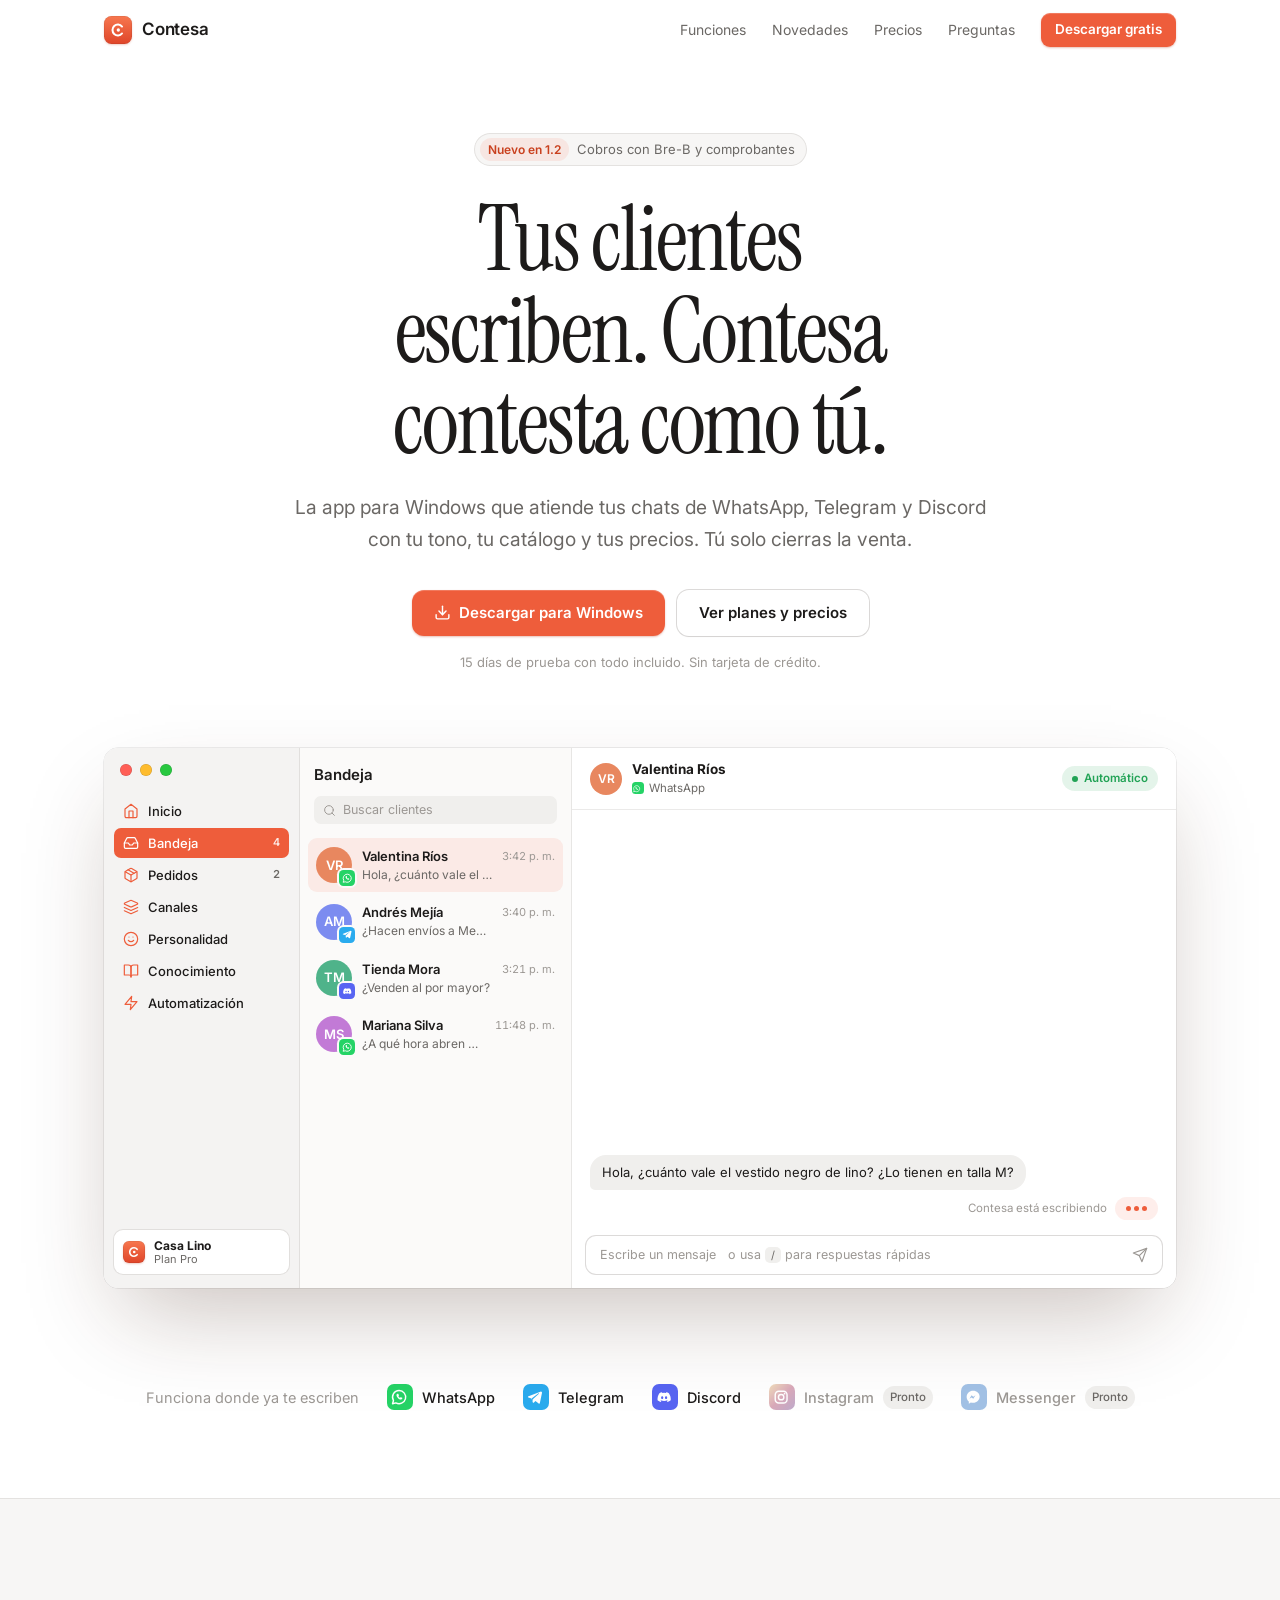
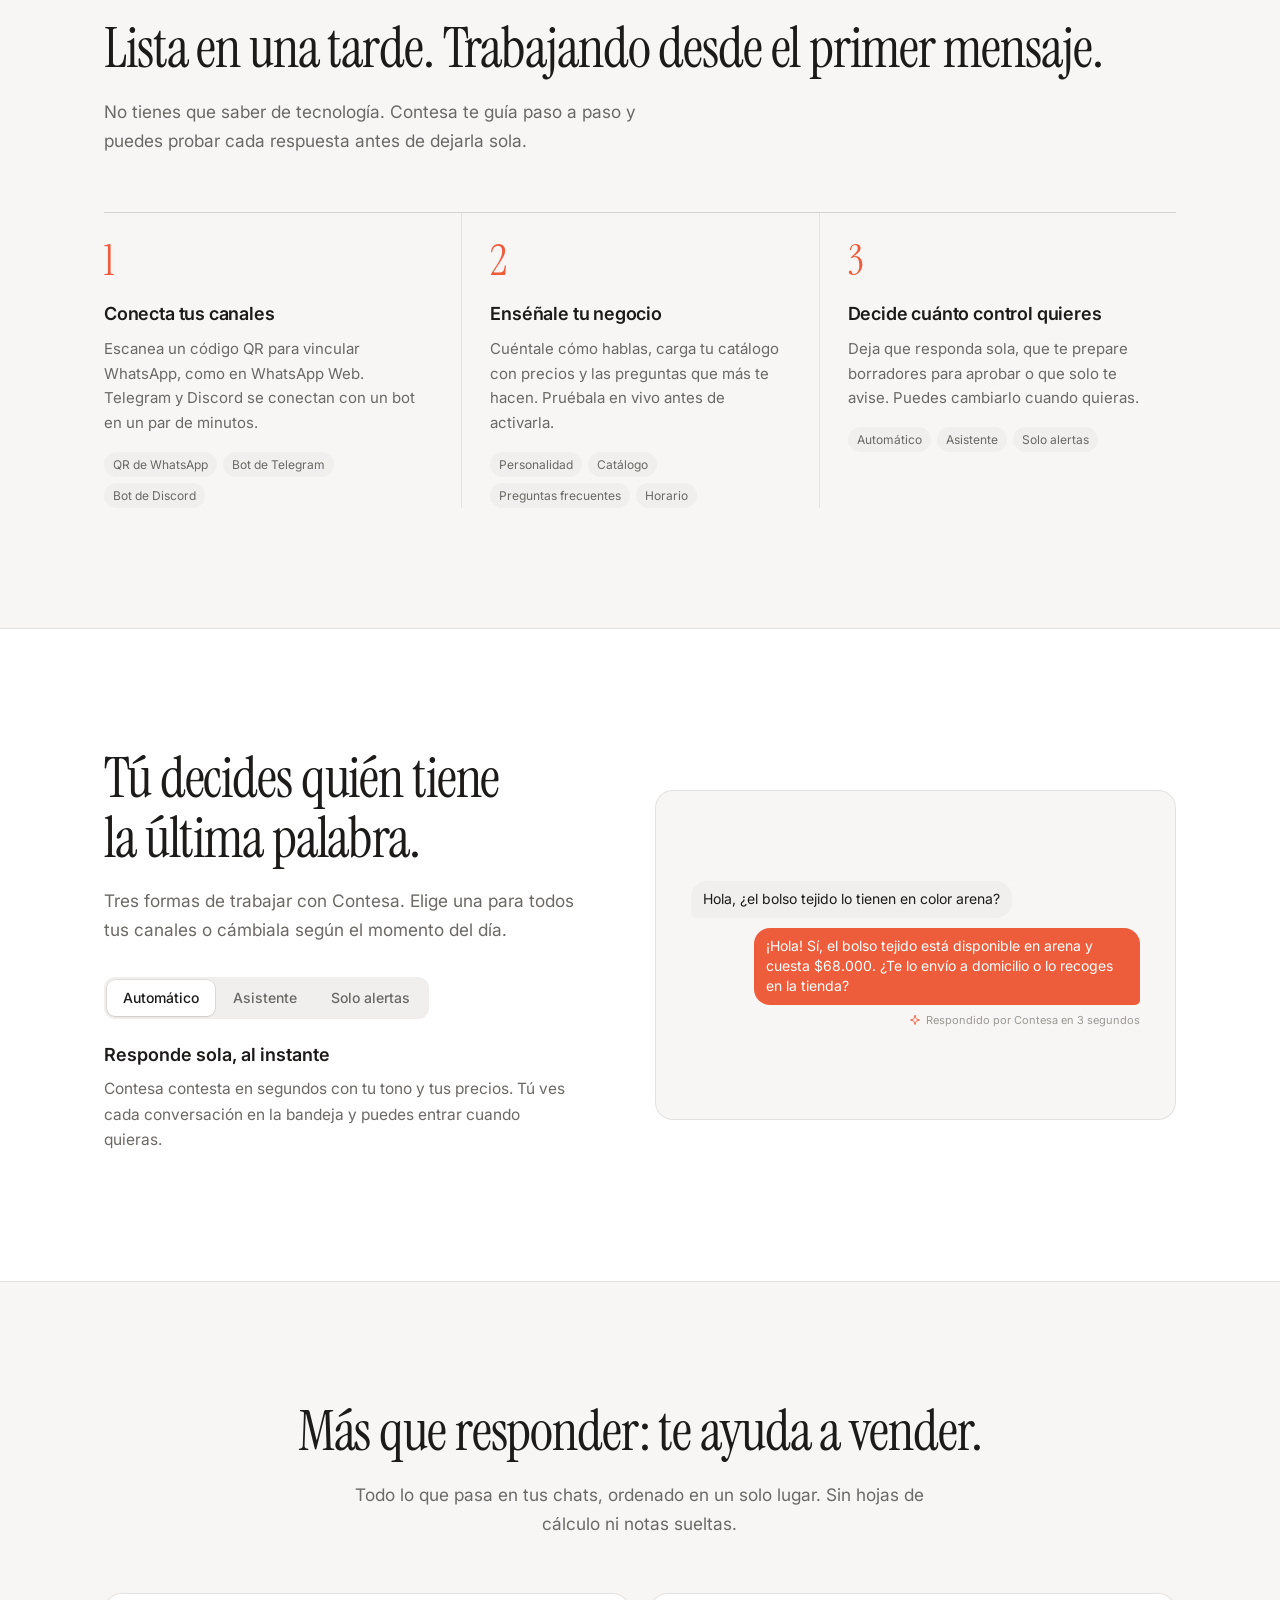
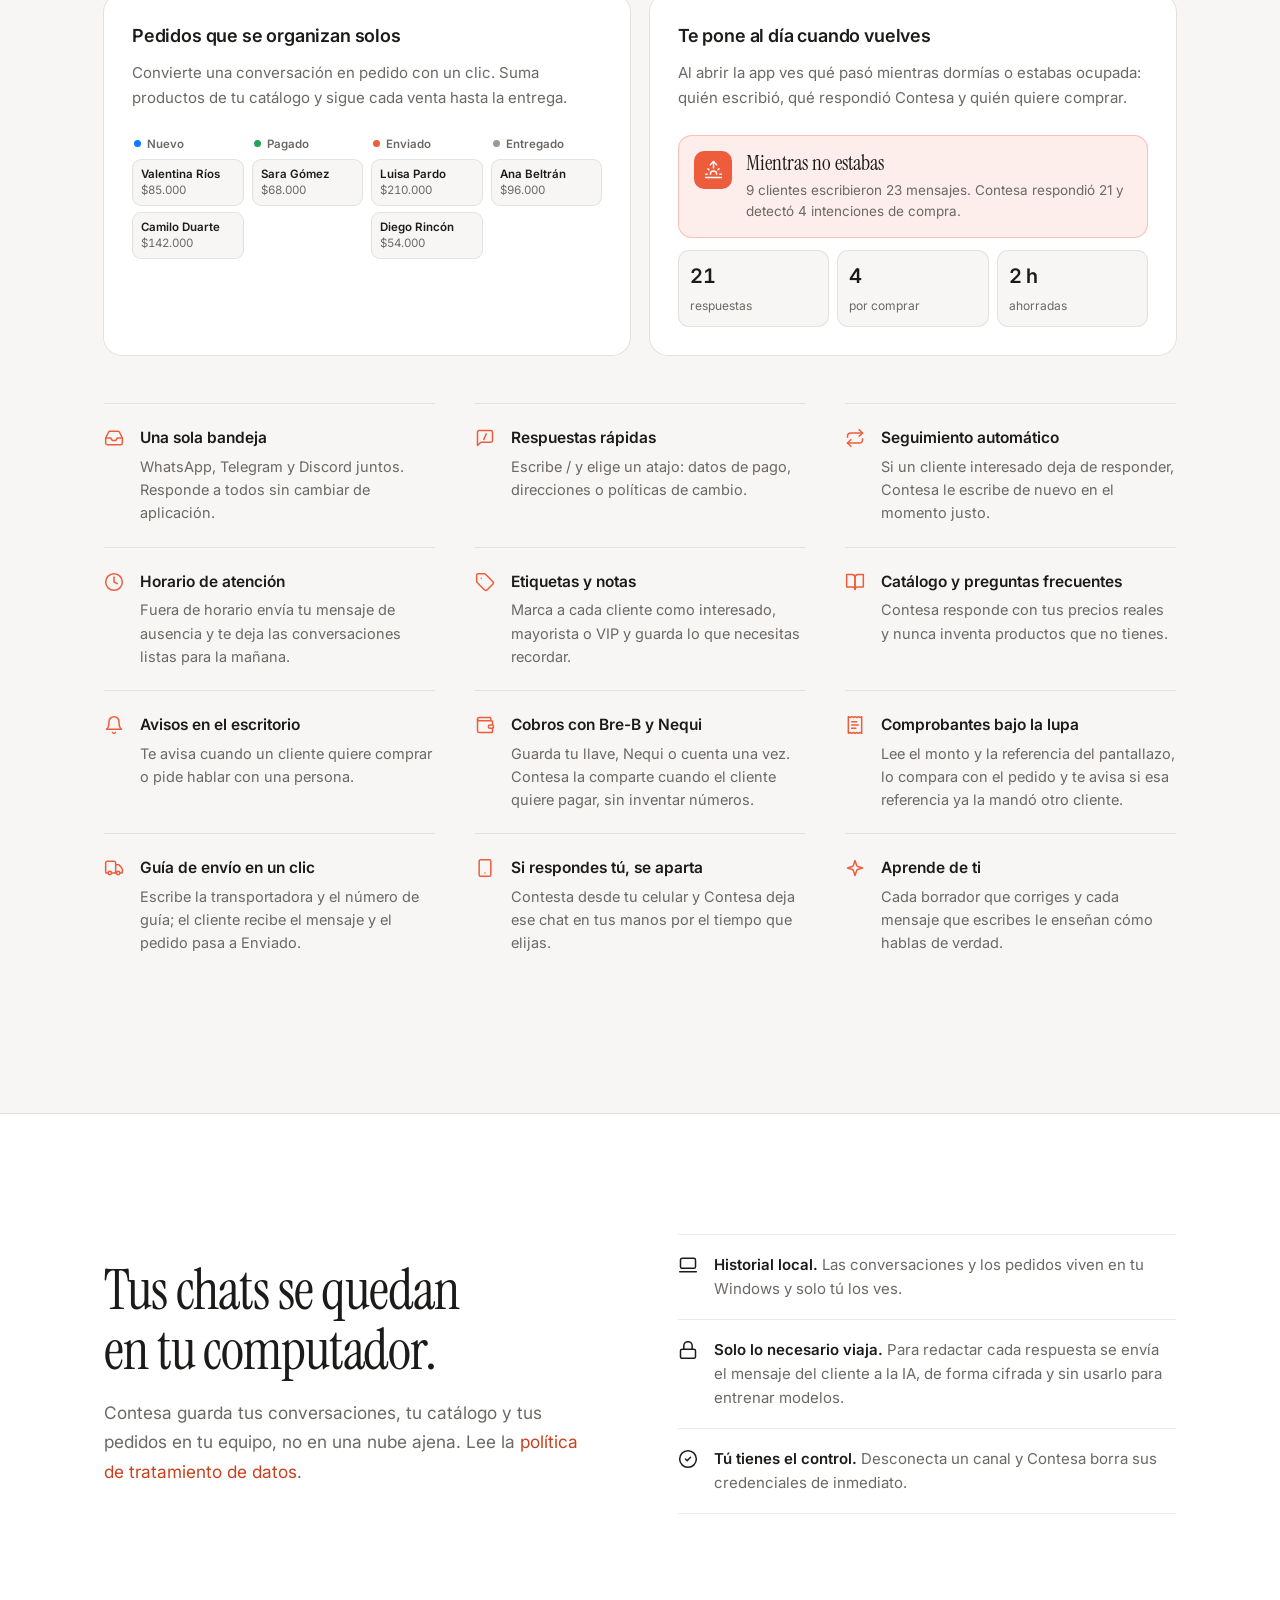
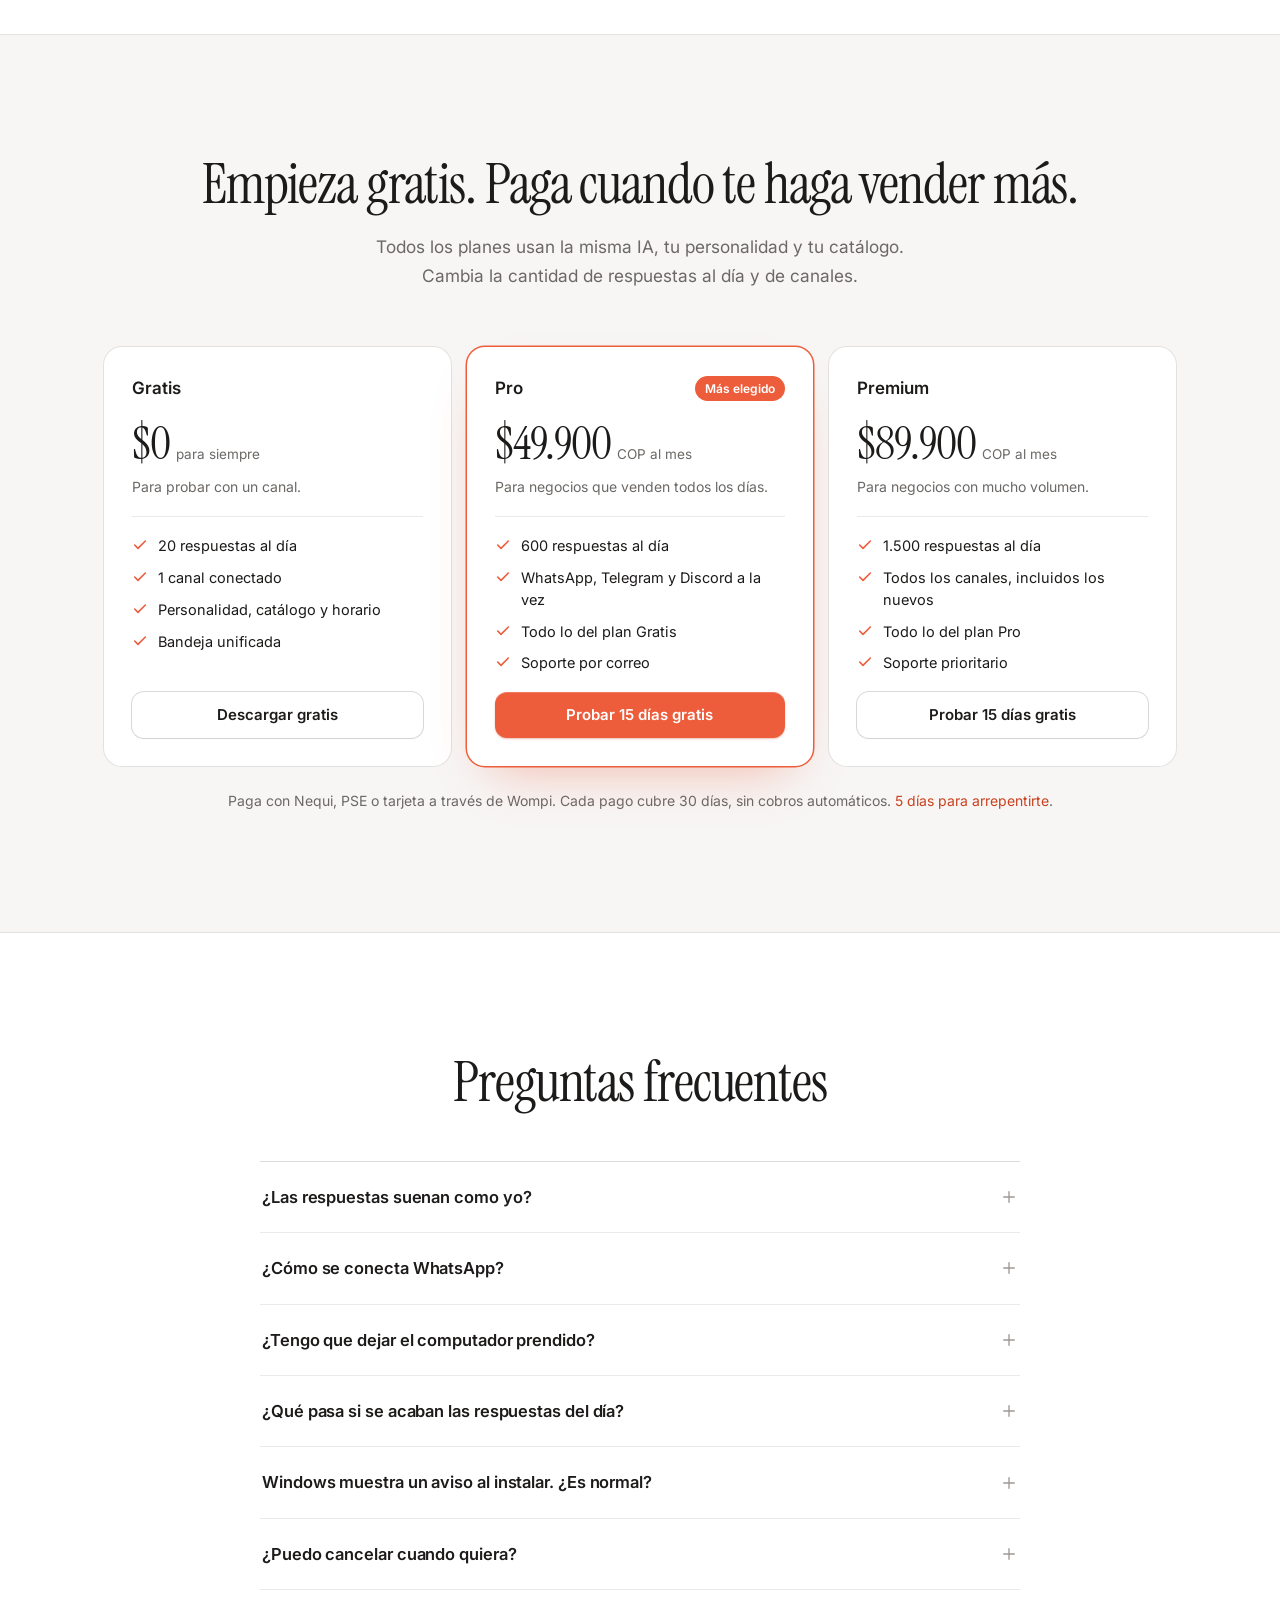
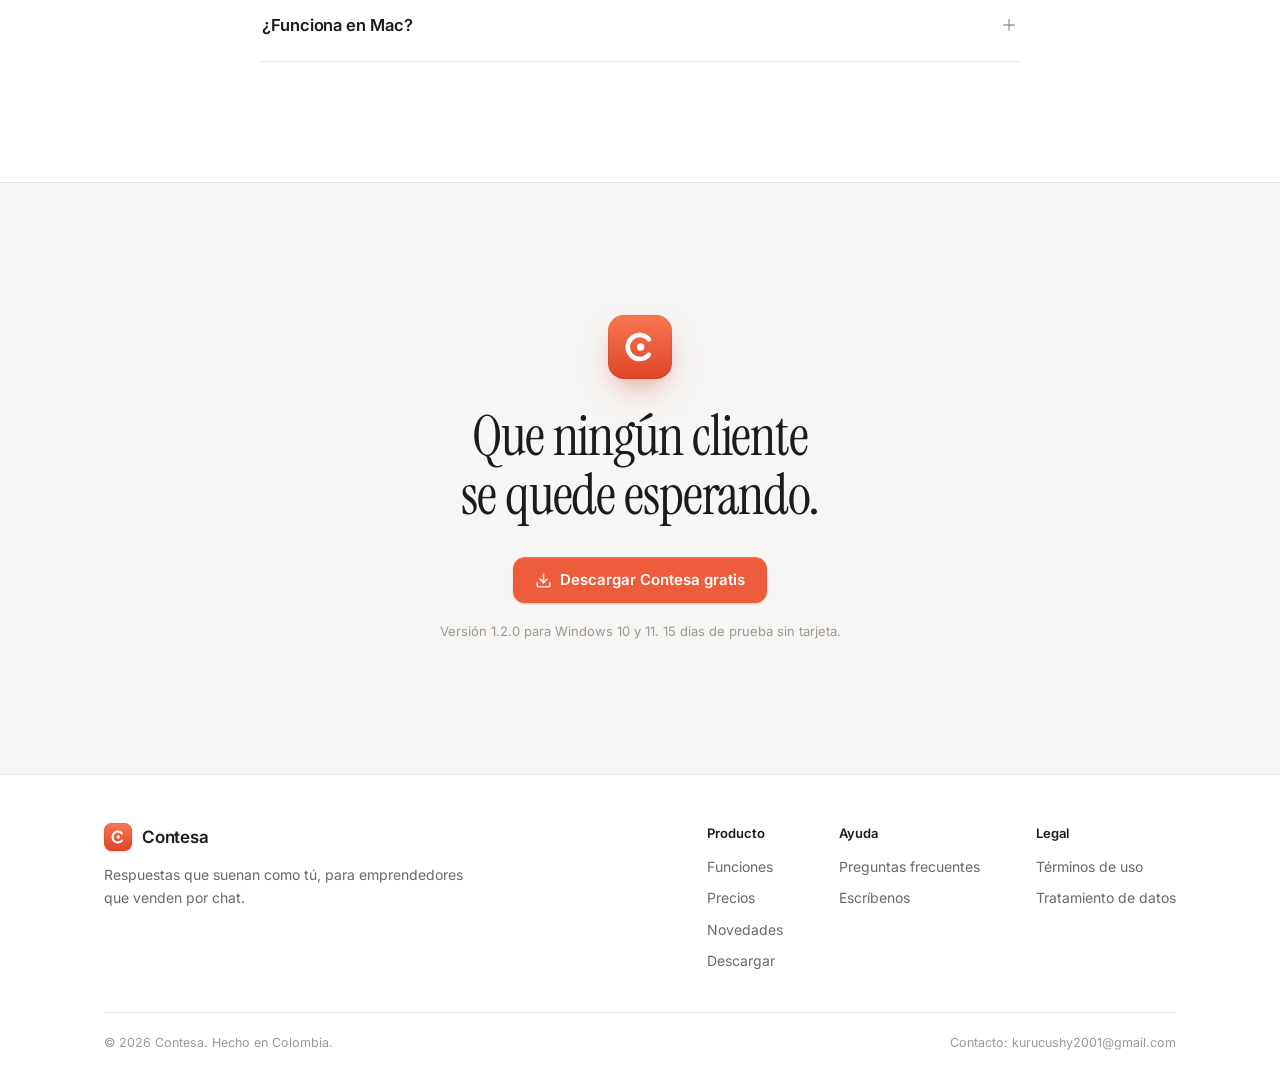
==== index.html @ 87ea5589 "feat: página de Novedades y funciones de la versión 1.2 - novedades.html con lo nuevo de cada versió" ====
<!DOCTYPE html>
<html lang="es">
<head>
<meta charset="UTF-8">
<meta name="viewport" content="width=device-width, initial-scale=1.0, viewport-fit=cover">
<title>Contesa — responde a tus clientes como tú</title>
<meta name="description" content="Contesa atiende tus chats de WhatsApp, Telegram y Discord con tu tono, tu catálogo y tus precios. App para Windows con 15 días de prueba gratis.">
<meta name="theme-color" content="#ffffff" media="(prefers-color-scheme: light)">
<meta name="theme-color" content="#161514" media="(prefers-color-scheme: dark)">
<meta property="og:title" content="Contesa — responde a tus clientes como tú">
<meta property="og:description" content="WhatsApp, Telegram y Discord en una sola bandeja. Contesa responde con tu tono, toma pedidos y te avisa cuando hace falta.">
<meta property="og:type" content="website">
<link rel="icon" type="image/svg+xml" href="data:image/svg+xml,%3Csvg xmlns='http://www.w3.org/2000/svg' viewBox='0 0 32 32'%3E%3Cdefs%3E%3ClinearGradient id='g' x1='0' y1='0' x2='0' y2='1'%3E%3Cstop offset='0' stop-color='%23f7774f'/%3E%3Cstop offset='1' stop-color='%23df4529'/%3E%3C/linearGradient%3E%3C/defs%3E%3Crect width='32' height='32' rx='7.5' fill='url(%23g)'/%3E%3Cpath d='M21.6 11.1A6.6 6.6 0 1 0 21.6 20.9' fill='none' stroke='white' stroke-width='2.6' stroke-linecap='round'/%3E%3Ccircle cx='16.2' cy='16' r='2' fill='white'/%3E%3C/svg%3E">
<link rel="preconnect" href="https://fonts.googleapis.com">
<link rel="preconnect" href="https://fonts.gstatic.com" crossorigin>
<link rel="stylesheet" href="https://fonts.googleapis.com/css2?family=Instrument+Serif:ital@0;1&family=Inter:wght@400;500;600;700&display=swap">
<style>
/* Contesa — mismos tokens que la app. Claro por defecto, oscuro según el sistema. */
:root {
  --accent: #ee5d3b;
  --accent-ink: #c9401e;
  --accent-soft: rgba(238, 93, 59, 0.1);
  --accent-line: rgba(238, 93, 59, 0.32);
  --on-accent: #ffffff;

  --bg: #ffffff;
  --bg-soft: #f7f6f5;
  --bg-sunk: #f0efed;
  --line: rgba(40, 28, 20, 0.09);
  --line-strong: rgba(40, 28, 20, 0.16);
  --text: #1d1b1a;
  --text-2: #6b6865;
  --text-3: #9c9894;

  --win: #ffffff;
  --win-side: #f4f3f2;
  --win-list: #fbfaf9;
  --bubble-in: #f0efed;
  --win-shadow: 0 40px 90px -20px rgba(60, 30, 15, 0.28), 0 0 0 0.5px rgba(0, 0, 0, 0.14);
  --pop-shadow: 0 14px 40px rgba(40, 20, 10, 0.16), 0 0 0 0.5px rgba(0, 0, 0, 0.1);

  --green: #22a356;
  --green-soft: rgba(34, 163, 86, 0.12);
  --blue: #0a7aff;
  --orange: #e2850a;

  --serif: 'Instrument Serif', 'New York', Georgia, serif;
  --sans: 'Inter', -apple-system, BlinkMacSystemFont, 'Segoe UI Variable Text', 'Segoe UI', system-ui, sans-serif;
  --wrap: 1120px;
  color-scheme: light;
}
@media (prefers-color-scheme: dark) {
  :root:not([data-theme="light"]) {
    --accent: #f0694a; --accent-ink: #ff8a6c; --accent-soft: rgba(240, 105, 74, 0.16); --accent-line: rgba(240, 105, 74, 0.42);
    --bg: #161514; --bg-soft: #1c1b1a; --bg-sunk: #242322;
    --line: rgba(255, 255, 255, 0.08); --line-strong: rgba(255, 255, 255, 0.15);
    --text: #f5f3f1; --text-2: #a7a3a0; --text-3: #7a7673;
    --win: #1e1d1c; --win-side: #282726; --win-list: #222120; --bubble-in: #31302e;
    --win-shadow: 0 40px 90px -20px rgba(0, 0, 0, 0.7), 0 0 0 0.5px rgba(255, 255, 255, 0.14);
    --pop-shadow: 0 16px 44px rgba(0, 0, 0, 0.55), 0 0 0 0.5px rgba(255, 255, 255, 0.12);
    --green: #34c46a; --green-soft: rgba(52, 196, 106, 0.15); --blue: #3b9bff; --orange: #f59f2b;
    color-scheme: dark;
  }
}
:root[data-theme="dark"] {
  --accent: #f0694a; --accent-ink: #ff8a6c; --accent-soft: rgba(240, 105, 74, 0.16); --accent-line: rgba(240, 105, 74, 0.42);
  --bg: #161514; --bg-soft: #1c1b1a; --bg-sunk: #242322;
  --line: rgba(255, 255, 255, 0.08); --line-strong: rgba(255, 255, 255, 0.15);
  --text: #f5f3f1; --text-2: #a7a3a0; --text-3: #7a7673;
  --win: #1e1d1c; --win-side: #282726; --win-list: #222120; --bubble-in: #31302e;
  --win-shadow: 0 40px 90px -20px rgba(0, 0, 0, 0.7), 0 0 0 0.5px rgba(255, 255, 255, 0.14);
  --pop-shadow: 0 16px 44px rgba(0, 0, 0, 0.55), 0 0 0 0.5px rgba(255, 255, 255, 0.12);
  --green: #34c46a; --green-soft: rgba(52, 196, 106, 0.15); --blue: #3b9bff; --orange: #f59f2b;
  color-scheme: dark;
}

*, *::before, *::after { box-sizing: border-box; }
html { scroll-behavior: smooth; -webkit-text-size-adjust: 100%; }
body { margin: 0; background: var(--bg); color: var(--text); font-family: var(--sans); font-size: 16px; line-height: 1.6; -webkit-font-smoothing: antialiased; overflow-x: hidden; }
a { color: inherit; text-decoration: none; }
h1, h2, h3, p { margin: 0; }
button { font: inherit; color: inherit; }
[hidden] { display: none !important; }
:focus-visible { outline: 2px solid var(--accent); outline-offset: 3px; border-radius: 6px; }
.ic { width: 16px; height: 16px; fill: none; stroke: currentColor; stroke-width: 1.8; stroke-linecap: round; stroke-linejoin: round; flex-shrink: 0; }
.wrap { max-width: var(--wrap); margin-inline: auto; padding-inline: 24px; }
.tabular { font-variant-numeric: tabular-nums; }

/* ---------- Marca ---------- */
.mark { width: 28px; height: 28px; border-radius: 7.5px; background: linear-gradient(#f7774f, #df4529); display: grid; place-items: center; box-shadow: inset 0 0 0 0.5px rgba(0,0,0,.12), 0 1px 2px rgba(200,60,30,.25); flex-shrink: 0; }
.mark svg { width: 18px; height: 18px; }
.brand { display: inline-flex; align-items: center; gap: 10px; font-weight: 600; font-size: 17px; letter-spacing: -0.01em; }

/* ---------- Botones ---------- */
.btn { display: inline-flex; align-items: center; justify-content: center; gap: 8px; height: 46px; padding-inline: 22px; border-radius: 12px; font-size: 15px; font-weight: 600; border: 0; cursor: pointer; transition: background-color .15s, box-shadow .15s, transform .15s; white-space: nowrap; }
.btn--primary { background: var(--accent); color: var(--on-accent); box-shadow: 0 1px 2px rgba(180, 50, 20, .3), inset 0 1px 0 rgba(255,255,255,.18); }
.btn--primary:hover { background: color-mix(in srgb, var(--accent) 90%, black); }
.btn--secondary { background: var(--bg); color: var(--text); box-shadow: 0 0 0 1px var(--line-strong), 0 1px 2px rgba(0,0,0,.04); }
.btn--secondary:hover { background: var(--bg-soft); }
.btn--sm { height: 34px; padding-inline: 14px; font-size: 13.5px; border-radius: 9px; }
.btn .ic { width: 17px; height: 17px; stroke-width: 2; }

/* ---------- Nav ---------- */
.nav { position: sticky; top: env(safe-area-inset-top, 0px); z-index: 50; background: color-mix(in srgb, var(--bg) 82%, transparent); backdrop-filter: saturate(1.6) blur(18px); -webkit-backdrop-filter: saturate(1.6) blur(18px); border-bottom: 1px solid transparent; transition: border-color .25s; }
.nav.is-scrolled { border-bottom-color: var(--line); }
.nav-inner { height: 60px; display: flex; align-items: center; justify-content: space-between; gap: 16px; }
.nav-links { display: flex; align-items: center; gap: 26px; list-style: none; margin: 0; padding: 0; font-size: 14px; }
.nav-links a:not(.btn) { color: var(--text-2); transition: color .15s; }
.nav-links a:not(.btn):hover { color: var(--text); }
@media (max-width: 680px) { .nav-links li:not(:last-child) { display: none; } }

/* ---------- Hero ---------- */
.hero { padding-block: clamp(44px, 6vw, 72px) 0; text-align: center; }
.hero-pill { display: inline-flex; align-items: center; gap: 8px; padding: 5px 12px 5px 6px; border-radius: 999px; background: var(--bg-soft); box-shadow: inset 0 0 0 1px var(--line); font-size: 13px; color: var(--text-2); margin-bottom: 28px; }
.hero-pill:hover { box-shadow: inset 0 0 0 1px var(--line-strong); color: var(--text); }
.hero-pill b { background: var(--accent-soft); color: var(--accent-ink); font-weight: 600; font-size: 12px; padding: 2px 8px; border-radius: 999px; }
.hero h1 { font-family: var(--serif); font-weight: 400; font-size: clamp(2.9rem, 7.4vw, 5.6rem); line-height: 1.02; letter-spacing: -0.025em; text-wrap: balance; max-width: 15ch; margin-inline: auto; }
.hero-sub { font-size: clamp(1.05rem, 1.8vw, 1.2rem); color: var(--text-2); max-width: 36em; margin: 24px auto 0; line-height: 1.65; text-wrap: pretty; }
.hero-actions { display: flex; justify-content: center; gap: 12px; flex-wrap: wrap; margin-top: 34px; }
.hero-note { margin-top: 16px; font-size: 13px; color: var(--text-3); }

/* ---------- Ventana de la app (hero) ---------- */
.stage { position: relative; margin-top: clamp(48px, 7vw, 76px); padding-bottom: clamp(56px, 8vw, 96px); }
.stage::before { content: ''; position: absolute; left: 50%; top: 8%; width: min(900px, 90%); height: 70%; transform: translateX(-50%); background: radial-gradient(closest-side, var(--accent-soft), transparent); filter: blur(40px); pointer-events: none; }
.win { position: relative; text-align: left; display: grid; grid-template-columns: 196px 272px minmax(0, 1fr); height: 540px; border-radius: 14px; overflow: hidden; background: var(--win); box-shadow: var(--win-shadow); font-size: 13px; line-height: 1.45; }
.win-side { background: var(--win-side); border-right: 1px solid var(--line); padding: 14px 10px; display: flex; flex-direction: column; gap: 2px; }
.lights { display: flex; gap: 8px; padding: 2px 6px 18px; }
.lights i { width: 12px; height: 12px; border-radius: 50%; background: #ff5f57; box-shadow: inset 0 0 0 0.5px rgba(0,0,0,.18); }
.lights i:nth-child(2) { background: #febc2e; } .lights i:nth-child(3) { background: #28c840; }
.side-item { display: flex; align-items: center; gap: 9px; height: 30px; padding-inline: 9px; border-radius: 7px; color: var(--text); font-weight: 500; }
.side-item .ic { color: var(--accent); width: 16px; height: 16px; }
.side-item.is-active { background: var(--accent); color: #fff; }
.side-item.is-active .ic { color: #fff; }
.side-count { margin-left: auto; font-size: 11px; font-weight: 600; color: var(--text-2); font-variant-numeric: tabular-nums; }
.side-item.is-active .side-count { color: rgba(255,255,255,.85); }
.side-count.is-bump { animation: bump .5s ease; }
@keyframes bump { 40% { transform: scale(1.35); color: var(--accent); } }
.side-foot { margin-top: auto; display: flex; align-items: center; gap: 9px; padding: 8px 9px; border-radius: 9px; background: var(--win); box-shadow: 0 0 0 1px var(--line); }
.side-foot .mark { width: 22px; height: 22px; border-radius: 6px; }
.side-foot .mark svg { width: 14px; height: 14px; }
.side-foot small { display: block; font-size: 11px; color: var(--text-2); line-height: 1.2; }
.side-foot strong { display: block; font-size: 12px; line-height: 1.3; }

.win-list { background: var(--win-list); border-right: 1px solid var(--line); display: flex; flex-direction: column; min-width: 0; }
.list-head { padding: 16px 14px 10px; }
.list-head h4 { margin: 0 0 10px; font-size: 15px; font-weight: 600; }
.search { display: flex; align-items: center; gap: 7px; height: 28px; padding-inline: 9px; border-radius: 7px; background: var(--bg-sunk); color: var(--text-3); font-size: 12.5px; }
.search .ic { width: 13px; height: 13px; }
.convos { list-style: none; margin: 0; padding: 4px 8px; display: flex; flex-direction: column; gap: 2px; }
.convo { display: grid; grid-template-columns: 36px minmax(0, 1fr) auto; gap: 10px; align-items: center; padding: 9px 8px; border-radius: 9px; transition: background-color .25s; }
.convo.is-active { background: var(--accent-soft); }
.av { position: relative; width: 36px; height: 36px; border-radius: 50%; display: grid; place-items: center; font-weight: 600; font-size: 13px; color: #fff; }
.av .ch { position: absolute; right: -3px; bottom: -3px; box-shadow: 0 0 0 2px var(--win-list); }
.convo-main { min-width: 0; }
.convo-name { display: block; font-weight: 600; font-size: 13px; white-space: nowrap; overflow: hidden; text-overflow: ellipsis; }
.convo-prev { display: block; color: var(--text-2); font-size: 12px; white-space: nowrap; overflow: hidden; text-overflow: ellipsis; }
.convo-time { font-size: 11px; color: var(--text-3); align-self: start; padding-top: 2px; font-variant-numeric: tabular-nums; }

.ch { width: 16px; height: 16px; border-radius: 4.5px; display: grid; place-items: center; flex-shrink: 0; }
.ch svg { width: 78%; height: 78%; }
.ch--telegram { background: #2aabee; } .ch--whatsapp { background: #25d366; } .ch--discord { background: #5865f2; }
.ch--instagram { background: linear-gradient(135deg, #f9b233, #e1306c 50%, #833ab4); } .ch--messenger { background: #0a7cff; }

.win-chat { display: flex; flex-direction: column; min-width: 0; background: var(--win); }
.chat-head { display: flex; align-items: center; gap: 10px; padding: 12px 18px; border-bottom: 1px solid var(--line); min-height: 58px; }
.chat-head .av { width: 32px; height: 32px; font-size: 12px; }
.chat-who { min-width: 0; flex: 1; }
.chat-who strong { display: block; font-size: 13.5px; white-space: nowrap; overflow: hidden; text-overflow: ellipsis; }
.chat-who span { display: flex; align-items: center; gap: 5px; font-size: 11.5px; color: var(--text-2); }
.chat-who .ch { width: 12px; height: 12px; border-radius: 3.5px; }
.mode-pill { display: inline-flex; align-items: center; gap: 6px; font-size: 11.5px; font-weight: 600; padding: 4px 10px; border-radius: 999px; background: var(--green-soft); color: var(--green); white-space: nowrap; }
.mode-pill::before { content: ''; width: 6px; height: 6px; border-radius: 50%; background: currentColor; }
.mode-pill[data-mode="assist"] { background: var(--accent-soft); color: var(--accent-ink); }
.mode-pill[data-mode="away"] { background: var(--bg-sunk); color: var(--text-2); }
.chat-body { flex: 1; overflow: hidden; padding: 18px 18px 8px; display: flex; flex-direction: column; justify-content: flex-end; gap: 8px; }
.msg { max-width: 78%; padding: 8px 12px; border-radius: 16px; font-size: 13px; line-height: 1.45; text-wrap: pretty; }
.msg--in { align-self: flex-start; background: var(--bubble-in); border-bottom-left-radius: 5px; }
.msg--out { align-self: flex-end; background: var(--accent); color: #fff; border-bottom-right-radius: 5px; }
.msg-meta { align-self: flex-end; display: flex; align-items: center; gap: 5px; font-size: 11px; color: var(--text-3); margin-top: -3px; }
.msg-meta .ic { width: 12px; height: 12px; color: var(--accent); }
.typing { align-self: flex-end; display: inline-flex; align-items: center; gap: 8px; font-size: 11.5px; color: var(--text-3); }
.dots { display: inline-flex; gap: 3px; padding: 9px 11px; border-radius: 14px; background: var(--accent-soft); }
.dots i { width: 5px; height: 5px; border-radius: 50%; background: var(--accent); animation: dot 1.1s infinite; }
.dots i:nth-child(2) { animation-delay: .15s; } .dots i:nth-child(3) { animation-delay: .3s; }
@keyframes dot { 0%, 70%, 100% { opacity: .35; transform: none; } 35% { opacity: 1; transform: translateY(-3px); } }
.draft { align-self: flex-end; max-width: 82%; border-radius: 14px; border: 1.5px dashed var(--accent-line); background: var(--accent-soft); padding: 10px 12px; }
.draft-label { display: flex; align-items: center; gap: 6px; font-size: 11px; font-weight: 600; color: var(--accent-ink); margin-bottom: 4px; }
.draft-label .ic { width: 12px; height: 12px; }
.draft p { font-size: 13px; }
.draft-actions { display: flex; justify-content: flex-end; gap: 6px; margin-top: 9px; }
.chip-btn { font-size: 11.5px; font-weight: 600; padding: 4px 11px; border-radius: 7px; background: var(--win); box-shadow: 0 0 0 1px var(--line-strong); }
.chip-btn--primary { background: var(--accent); color: #fff; box-shadow: none; }
.chip-btn.is-press { transform: scale(.94); transition: transform .12s; }
.event { align-self: center; display: inline-flex; align-items: center; gap: 7px; padding: 6px 12px; border-radius: 999px; font-size: 11.5px; font-weight: 500; background: var(--green-soft); color: var(--green); }
.event .ic { width: 13px; height: 13px; }
.event--muted { background: var(--bg-sunk); color: var(--text-2); }
.composer { margin: 8px 14px 14px; display: flex; align-items: center; gap: 8px; height: 38px; padding-inline: 14px; border-radius: 10px; box-shadow: 0 0 0 1px var(--line-strong); color: var(--text-3); font-size: 12.5px; }
.composer kbd { font-family: inherit; font-size: 11px; padding: 1px 6px; border-radius: 5px; background: var(--bg-sunk); color: var(--text-2); }
.composer .ic { margin-left: auto; color: var(--text-3); }
.pop { animation: pop .34s cubic-bezier(.2, .9, .3, 1.2) both; }
@keyframes pop { from { opacity: 0; transform: translateY(8px) scale(.97); } }

@media (max-width: 960px) { .win { grid-template-columns: 252px minmax(0, 1fr); } .win-side { display: none; } }
@media (max-width: 640px) {
  .win { grid-template-columns: minmax(0, 1fr); height: 500px; }
  .win-list { display: none; }
  .chat-head { padding-left: 14px; }
  .chat-head::before { content: ''; width: 46px; height: 12px; flex-shrink: 0; background: radial-gradient(circle 6px at 6px 6px, #ff5f57 98%, transparent) 0 0 / 20px 12px no-repeat, radial-gradient(circle 6px at 6px 6px, #febc2e 98%, transparent) 17px 0 / 20px 12px no-repeat, radial-gradient(circle 6px at 6px 6px, #28c840 98%, transparent) 34px 0 / 20px 12px no-repeat; }
  .msg { max-width: 88%; }
  .composer-hint { display: none; }
  .panel { padding: 22px; }
}

/* ---------- Secciones ---------- */
.section { padding-block: clamp(72px, 10vw, 120px); }
.section--soft { background: var(--bg-soft); border-block: 1px solid var(--line); }
.h2 { font-family: var(--serif); font-weight: 400; font-size: clamp(2.2rem, 4.6vw, 3.5rem); line-height: 1.06; letter-spacing: -0.02em; text-wrap: balance; }
.lede { margin-top: 18px; font-size: 1.08rem; color: var(--text-2); max-width: 34em; line-height: 1.7; text-wrap: pretty; }
.head-center { text-align: center; }
.head-center .lede { margin-inline: auto; }

/* Canales */
.channels { padding-block: 0 clamp(64px, 8vw, 88px); }
.channels-row { display: flex; align-items: center; justify-content: center; gap: 12px 28px; flex-wrap: wrap; color: var(--text-2); font-size: 14.5px; }
.channels-row > span:first-child { color: var(--text-3); }
.channel { display: inline-flex; align-items: center; gap: 9px; font-weight: 500; color: var(--text); }
.channel .ch { width: 26px; height: 26px; border-radius: 7px; }
.channel--soon { color: var(--text-3); }
.channel--soon .ch { opacity: .45; filter: grayscale(.4); }
.channel--soon em { font-style: normal; font-size: 11.5px; padding: 2px 7px; border-radius: 999px; background: var(--bg-sunk); color: var(--text-2); }

/* Pasos */
.steps { display: grid; grid-template-columns: repeat(3, minmax(0, 1fr)); gap: 0; margin-top: 56px; border-top: 1px solid var(--line-strong); counter-reset: step; }
.step { padding: 28px 28px 0 0; counter-increment: step; }
.step + .step { padding-left: 28px; border-left: 1px solid var(--line); }
.step-n { font-family: var(--serif); font-size: 2.6rem; line-height: 1; color: var(--accent); }
.step h3 { margin-top: 18px; font-size: 18px; font-weight: 600; letter-spacing: -0.01em; }
.step p { margin-top: 8px; color: var(--text-2); font-size: 15px; line-height: 1.65; }
.step-tags { display: flex; flex-wrap: wrap; gap: 6px; margin-top: 16px; }
.step-tags span { font-size: 12px; padding: 3px 9px; border-radius: 999px; background: var(--bg-sunk); color: var(--text-2); }
@media (max-width: 800px) { .steps { grid-template-columns: 1fr; } .step, .step + .step { padding: 24px 0; border-left: 0; } .step + .step { border-top: 1px solid var(--line); } }

/* Modos */
.modes { display: grid; grid-template-columns: minmax(0, 1fr) minmax(0, 1.1fr); gap: clamp(32px, 6vw, 80px); align-items: center; }
.seg { display: inline-flex; padding: 3px; gap: 2px; border-radius: 11px; background: var(--bg-sunk); margin-top: 32px; flex-wrap: wrap; }
.seg button { border: 0; background: transparent; cursor: pointer; font-size: 14px; font-weight: 500; padding: 7px 16px; border-radius: 8px; color: var(--text-2); transition: background-color .15s, color .15s, box-shadow .15s; }
.seg button[aria-selected="true"] { background: var(--bg); color: var(--text); box-shadow: 0 1px 2px rgba(0,0,0,.08), 0 0 0 0.5px var(--line-strong); }
.mode-copy { margin-top: 22px; min-height: 7.5em; }
.mode-copy h3 { font-size: 18px; font-weight: 600; }
.mode-copy p { margin-top: 6px; color: var(--text-2); font-size: 15.5px; line-height: 1.65; max-width: 32em; }
.mode-stage { position: relative; border-radius: 18px; background: var(--bg-soft); box-shadow: inset 0 0 0 1px var(--line); padding: 32px clamp(18px, 4vw, 36px); min-height: 330px; display: flex; flex-direction: column; justify-content: center; gap: 10px; overflow: hidden; }
.section--soft .mode-stage { background: var(--bg); }
.mode-stage .msg { font-size: 14px; max-width: 86%; }
.notif { align-self: stretch; display: grid; grid-template-columns: 34px minmax(0, 1fr) auto; gap: 11px; align-items: start; padding: 12px 14px; border-radius: 14px; background: var(--win); box-shadow: var(--pop-shadow); font-size: 13px; line-height: 1.4; }
.notif .mark { width: 34px; height: 34px; border-radius: 9px; }
.notif .mark svg { width: 21px; height: 21px; }
.notif strong { display: block; font-size: 13px; }
.notif span { color: var(--text-2); }
.notif time { font-size: 11.5px; color: var(--text-3); }

/* Funciones */
.feat-top { display: grid; grid-template-columns: repeat(2, minmax(0, 1fr)); gap: 20px; margin-top: 56px; }
.panel { border-radius: 18px; background: var(--bg); box-shadow: 0 0 0 1px var(--line); padding: 28px; display: flex; flex-direction: column; gap: 10px; min-width: 0; }
.panel h3 { font-size: 18px; font-weight: 600; letter-spacing: -0.01em; }
.panel > p { color: var(--text-2); font-size: 15px; line-height: 1.65; }
.panel-visual { margin-top: 14px; }
.kanban { display: grid; grid-template-columns: repeat(4, minmax(0, 1fr)); gap: 8px; }
.kcol { display: flex; flex-direction: column; gap: 6px; min-width: 0; }
.kcol-h { display: flex; align-items: center; gap: 6px; font-size: 11.5px; font-weight: 600; color: var(--text-2); padding-inline: 2px; }
.kcol-h::before { content: ''; width: 7px; height: 7px; border-radius: 50%; background: var(--c, var(--text-3)); }
.kcard { padding: 8px 9px; border-radius: 9px; background: var(--bg-soft); box-shadow: inset 0 0 0 1px var(--line); font-size: 11.5px; line-height: 1.35; min-width: 0; }
.kcard b { display: block; font-weight: 600; white-space: nowrap; overflow: hidden; text-overflow: ellipsis; }
.kcard span { color: var(--text-2); font-variant-numeric: tabular-nums; }
.brief { display: grid; grid-template-columns: 38px minmax(0, 1fr); gap: 14px; padding: 16px; border-radius: 14px; background: var(--accent-soft); box-shadow: inset 0 0 0 1px var(--accent-line); }
.brief-ic { width: 38px; height: 38px; border-radius: 10px; background: var(--accent); color: #fff; display: grid; place-items: center; }
.brief-ic .ic { width: 19px; height: 19px; }
.brief strong { display: block; font-family: var(--serif); font-weight: 400; font-size: 21px; line-height: 1.2; }
.brief p { margin-top: 4px; font-size: 13.5px; color: var(--text-2); line-height: 1.55; }
.brief-stats { display: grid; grid-template-columns: repeat(3, minmax(0, 1fr)); gap: 8px; margin-top: 12px; }
.brief-stats div { padding: 10px 12px; border-radius: 11px; background: var(--bg-soft); box-shadow: inset 0 0 0 1px var(--line); }
.brief-stats b { display: block; font-size: 20px; font-weight: 600; letter-spacing: -0.02em; font-variant-numeric: tabular-nums; }
.brief-stats span { font-size: 12px; color: var(--text-2); }
@media (max-width: 860px) { .feat-top { grid-template-columns: 1fr; } }
@media (max-width: 460px) { .kanban { grid-template-columns: repeat(2, minmax(0, 1fr)); } }

.feat-list { display: grid; grid-template-columns: repeat(3, minmax(0, 1fr)); gap: 0 40px; margin-top: 48px; list-style: none; padding: 0; }
.feat-list li { display: grid; align-content: start; grid-template-columns: 22px minmax(0, 1fr); gap: 4px 14px; padding: 22px 0; border-top: 1px solid var(--line); }
.feat-list .ic { width: 20px; height: 20px; color: var(--accent); margin-top: 2px; }
.feat-list h3 { font-size: 15.5px; font-weight: 600; }
.feat-list p { grid-column: 2; color: var(--text-2); font-size: 14.5px; line-height: 1.6; }
@media (max-width: 900px) { .feat-list { grid-template-columns: repeat(2, minmax(0, 1fr)); } }
@media (max-width: 560px) { .feat-list { grid-template-columns: 1fr; } }

/* Privacidad */
.privacy { display: grid; grid-template-columns: minmax(0, 1fr) minmax(0, 1fr); gap: clamp(32px, 6vw, 80px); align-items: center; }
.privacy-points { list-style: none; margin: 0; padding: 0; display: flex; flex-direction: column; }
.privacy-points li { display: grid; grid-template-columns: 22px minmax(0, 1fr); gap: 14px; padding: 18px 0; border-top: 1px solid var(--line); font-size: 15px; color: var(--text-2); line-height: 1.6; }
.privacy-points li:last-child { border-bottom: 1px solid var(--line); }
.privacy-points .ic { width: 20px; height: 20px; color: var(--text); margin-top: 2px; }
.privacy-points b { color: var(--text); font-weight: 600; }
@media (max-width: 820px) { .modes, .privacy { grid-template-columns: 1fr; } }

/* Precios */
.plans { display: grid; grid-template-columns: repeat(3, minmax(0, 1fr)); gap: 16px; margin-top: 56px; align-items: stretch; }
.plan { position: relative; display: flex; flex-direction: column; gap: 18px; padding: 28px; border-radius: 18px; background: var(--bg); box-shadow: 0 0 0 1px var(--line); }
.plan--pro { box-shadow: 0 0 0 1.5px var(--accent), 0 24px 50px -24px rgba(238, 93, 59, .45); }
.plan-top { display: flex; align-items: center; justify-content: space-between; gap: 10px; }
.plan-name { font-size: 17px; font-weight: 600; }
.plan-flag { font-size: 12px; font-weight: 600; padding: 3px 10px; border-radius: 999px; background: var(--accent); color: #fff; }
.plan-price { display: flex; align-items: baseline; gap: 6px; flex-wrap: wrap; }
.plan-price b { font-family: var(--serif); font-weight: 400; font-size: 46px; line-height: 1; letter-spacing: -0.02em; font-variant-numeric: tabular-nums; }
.plan-price span { font-size: 13.5px; color: var(--text-2); }
.plan-tag { font-size: 14px; color: var(--text-2); margin-top: -8px; }
.plan ul { list-style: none; margin: 0; padding: 18px 0 0; border-top: 1px solid var(--line); display: flex; flex-direction: column; gap: 10px; flex: 1; }
.plan li { display: grid; grid-template-columns: 16px minmax(0, 1fr); gap: 10px; font-size: 14.5px; line-height: 1.5; }
.plan li .ic { width: 16px; height: 16px; color: var(--accent); stroke-width: 2.4; margin-top: 2px; }
.plan .btn { width: 100%; }
.plans-note { margin-top: 24px; text-align: center; font-size: 14px; color: var(--text-2); }
@media (max-width: 900px) { .plans { grid-template-columns: 1fr; max-width: 460px; margin-inline: auto; } }

/* FAQ */
.faq { max-width: 760px; margin: 48px auto 0; border-top: 1px solid var(--line-strong); }
.faq details { border-bottom: 1px solid var(--line); }
.faq summary { list-style: none; cursor: pointer; display: flex; align-items: center; justify-content: space-between; gap: 20px; padding: 22px 2px; font-size: 16.5px; font-weight: 600; letter-spacing: -0.005em; }
.faq summary::-webkit-details-marker { display: none; }
.faq summary .ic { width: 18px; height: 18px; color: var(--text-3); transition: transform .2s; }
.faq details[open] summary .ic { transform: rotate(45deg); color: var(--accent); }
.faq summary:hover { color: var(--accent-ink); }
.faq-a { padding: 0 2px 24px; color: var(--text-2); font-size: 15.5px; line-height: 1.7; max-width: 62ch; }
.faq-a p + p { margin-top: 10px; }

/* Cierre */
.closing { text-align: center; padding-block: clamp(80px, 11vw, 132px); background: var(--bg-soft); border-top: 1px solid var(--line); position: relative; overflow: hidden; }
.closing .mark { width: 64px; height: 64px; border-radius: 16px; margin: 0 auto 28px; box-shadow: 0 14px 30px -10px rgba(200, 60, 30, .55), inset 0 0 0 0.5px rgba(0,0,0,.12); }
.closing .mark svg { width: 40px; height: 40px; }
.closing .h2 { max-width: 16ch; margin-inline: auto; }
.closing .hero-actions { margin-top: 32px; }
.closing .hero-note { margin-top: 18px; }

/* Footer */
.footer { padding-block: 48px 36px; border-top: 1px solid var(--line); font-size: 14px; }
.footer-top { display: flex; justify-content: space-between; gap: 32px; flex-wrap: wrap; }
.footer-brand p { margin-top: 12px; color: var(--text-2); max-width: 26em; font-size: 14px; }
.footer-cols { display: flex; gap: 56px; flex-wrap: wrap; }
.footer-col { display: flex; flex-direction: column; gap: 9px; }
.footer-col h4 { margin: 0 0 3px; font-size: 13px; font-weight: 600; }
.footer-col a, .footer-col button { color: var(--text-2); background: none; border: 0; padding: 0; text-align: left; cursor: pointer; font-size: 14px; transition: color .15s; }
.footer-col a:hover, .footer-col button:hover { color: var(--text); }
.footer-bottom { margin-top: 40px; padding-top: 20px; border-top: 1px solid var(--line); display: flex; justify-content: space-between; gap: 10px; flex-wrap: wrap; font-size: 12.5px; color: var(--text-3); }


/* Entrada al hacer scroll — solo encabezados */
.reveal { opacity: 0; transform: translateY(14px); transition: opacity .7s ease, transform .7s ease; }
.reveal.is-in { opacity: 1; transform: none; }
.hero-in > * { animation: rise .8s cubic-bezier(.2, .7, .2, 1) both; }
.hero-in > :nth-child(2) { animation-delay: .06s; } .hero-in > :nth-child(3) { animation-delay: .12s; } .hero-in > :nth-child(4) { animation-delay: .18s; } .hero-in > :nth-child(5) { animation-delay: .22s; }
.stage { animation: rise 1s .25s cubic-bezier(.2, .7, .2, 1) both; }
@keyframes rise { from { opacity: 0; transform: translateY(18px); } }
@media (prefers-reduced-motion: reduce) {
  html { scroll-behavior: auto; }
  .reveal { opacity: 1; transform: none; transition: none; }
  .hero-in > *, .stage, .pop, .dots i, .side-count.is-bump { animation: none; }
}
</style>
</head>
<body>

<!-- Iconos (trazos de Lucide) -->
<svg width="0" height="0" style="position:absolute" aria-hidden="true">
  <symbol id="i-home" viewBox="0 0 24 24"><path d="m3 9 9-7 9 7v11a2 2 0 0 1-2 2H5a2 2 0 0 1-2-2z"/><path d="M9 22V12h6v10"/></symbol>
  <symbol id="i-inbox" viewBox="0 0 24 24"><path d="M22 12h-6l-2 3h-4l-2-3H2"/><path d="M5.45 5.11 2 12v6a2 2 0 0 0 2 2h16a2 2 0 0 0 2-2v-6l-3.45-6.89A2 2 0 0 0 16.76 4H7.24a2 2 0 0 0-1.79 1.11z"/></symbol>
  <symbol id="i-package" viewBox="0 0 24 24"><path d="m16.5 9.4-9-5.19"/><path d="M21 16V8a2 2 0 0 0-1-1.73l-7-4a2 2 0 0 0-2 0l-7 4A2 2 0 0 0 3 8v8a2 2 0 0 0 1 1.73l7 4a2 2 0 0 0 2 0l7-4A2 2 0 0 0 21 16z"/><path d="M3.3 7 12 12l8.7-5"/><path d="M12 22V12"/></symbol>
  <symbol id="i-layers" viewBox="0 0 24 24"><path d="M12.83 2.18a2 2 0 0 0-1.66 0L2.6 6.08a1 1 0 0 0 0 1.83l8.58 3.91a2 2 0 0 0 1.66 0l8.58-3.9a1 1 0 0 0 0-1.83Z"/><path d="m22 17.65-9.17 4.16a2 2 0 0 1-1.66 0L2 17.65"/><path d="m22 12.65-9.17 4.16a2 2 0 0 1-1.66 0L2 12.65"/></symbol>
  <symbol id="i-smile" viewBox="0 0 24 24"><circle cx="12" cy="12" r="10"/><path d="M8 14s1.5 2 4 2 4-2 4-2"/><path d="M9 9h.01M15 9h.01"/></symbol>
  <symbol id="i-book" viewBox="0 0 24 24"><path d="M2 3h6a4 4 0 0 1 4 4v14a3 3 0 0 0-3-3H2z"/><path d="M22 3h-6a4 4 0 0 0-4 4v14a3 3 0 0 1 3-3h7z"/></symbol>
  <symbol id="i-zap" viewBox="0 0 24 24"><path d="M13 2 3 14h9l-1 8 10-12h-9l1-8z"/></symbol>
  <symbol id="i-search" viewBox="0 0 24 24"><circle cx="11" cy="11" r="8"/><path d="m21 21-4.3-4.3"/></symbol>
  <symbol id="i-download" viewBox="0 0 24 24"><path d="M21 15v4a2 2 0 0 1-2 2H5a2 2 0 0 1-2-2v-4"/><path d="m7 10 5 5 5-5"/><path d="M12 15V3"/></symbol>
  <symbol id="i-check" viewBox="0 0 24 24"><path d="M20 6 9 17l-5-5"/></symbol>
  <symbol id="i-check-circle" viewBox="0 0 24 24"><circle cx="12" cy="12" r="10"/><path d="m9 12 2 2 4-4"/></symbol>
  <symbol id="i-clock" viewBox="0 0 24 24"><circle cx="12" cy="12" r="10"/><path d="M12 6v6l4 2"/></symbol>
  <symbol id="i-bell" viewBox="0 0 24 24"><path d="M6 8a6 6 0 0 1 12 0c0 7 3 9 3 9H3s3-2 3-9"/><path d="M10.3 21a1.94 1.94 0 0 0 3.4 0"/></symbol>
  <symbol id="i-sparkles" viewBox="0 0 24 24"><path d="m12 3-1.9 5.8a2 2 0 0 1-1.3 1.3L3 12l5.8 1.9a2 2 0 0 1 1.3 1.3L12 21l1.9-5.8a2 2 0 0 1 1.3-1.3L21 12l-5.8-1.9a2 2 0 0 1-1.3-1.3Z"/></symbol>
  <symbol id="i-slash" viewBox="0 0 24 24"><path d="M21 15a2 2 0 0 1-2 2H7l-4 4V5a2 2 0 0 1 2-2h14a2 2 0 0 1 2 2z"/><path d="m13.5 7-3 7"/></symbol>
  <symbol id="i-repeat" viewBox="0 0 24 24"><path d="m17 2 4 4-4 4"/><path d="M3 11v-1a4 4 0 0 1 4-4h14"/><path d="m7 22-4-4 4-4"/><path d="M21 13v1a4 4 0 0 1-4 4H3"/></symbol>
  <symbol id="i-tag" viewBox="0 0 24 24"><path d="M12.59 2.59A2 2 0 0 0 11.17 2H4a2 2 0 0 0-2 2v7.17a2 2 0 0 0 .59 1.42l8.7 8.7a2.43 2.43 0 0 0 3.42 0l6.58-6.58a2.43 2.43 0 0 0 0-3.42z"/><path d="M7.5 7.5h.01"/></symbol>
  <symbol id="i-moon" viewBox="0 0 24 24"><circle cx="12" cy="12" r="10"/><path d="M12 18a6 6 0 0 0 0-12z"/></symbol>
  <symbol id="i-sunrise" viewBox="0 0 24 24"><path d="M12 2v8"/><path d="m4.93 10.93 1.41 1.41"/><path d="M2 18h2"/><path d="M20 18h2"/><path d="m19.07 10.93-1.41 1.41"/><path d="M22 22H2"/><path d="m8 6 4-4 4 4"/><path d="M16 18a4 4 0 0 0-8 0"/></symbol>
  <symbol id="i-wallet" viewBox="0 0 24 24"><path d="M19 7V4a1 1 0 0 0-1-1H5a2 2 0 0 0 0 4h15a1 1 0 0 1 1 1v4h-3a2 2 0 0 0 0 4h3a1 1 0 0 0 1-1v-2a1 1 0 0 0-1-1"/><path d="M3 5v14a2 2 0 0 0 2 2h15a1 1 0 0 0 1-1v-4"/></symbol>
  <symbol id="i-receipt" viewBox="0 0 24 24"><path d="M4 2v20l2-1 2 1 2-1 2 1 2-1 2 1 2-1 2 1V2l-2 1-2-1-2 1-2-1-2 1-2-1-2 1Z"/><path d="M14 8H8M16 12H8M13 16H8"/></symbol>
  <symbol id="i-truck" viewBox="0 0 24 24"><path d="M14 18V6a2 2 0 0 0-2-2H4a2 2 0 0 0-2 2v11a1 1 0 0 0 1 1h2"/><path d="M15 18H9"/><path d="M19 18h2a1 1 0 0 0 1-1v-3.65a1 1 0 0 0-.22-.62L18.3 8.38A1 1 0 0 0 17.52 8H14"/><circle cx="17" cy="18" r="2"/><circle cx="7" cy="18" r="2"/></symbol>
  <symbol id="i-smartphone" viewBox="0 0 24 24"><rect width="14" height="20" x="5" y="2" rx="2"/><path d="M12 18h.01"/></symbol>
  <symbol id="i-plus" viewBox="0 0 24 24"><path d="M12 5v14M5 12h14"/></symbol>
  <symbol id="i-x" viewBox="0 0 24 24"><path d="M18 6 6 18M6 6l12 12"/></symbol>
  <symbol id="i-send" viewBox="0 0 24 24"><path d="m22 2-7 20-4-9-9-4Z"/><path d="M22 2 11 13"/></symbol>
  <symbol id="i-laptop" viewBox="0 0 24 24"><rect x="3" y="4" width="18" height="12" rx="2"/><path d="M2 20h20"/></symbol>
  <symbol id="i-lock" viewBox="0 0 24 24"><rect x="3" y="11" width="18" height="11" rx="2"/><path d="M7 11V7a5 5 0 0 1 10 0v4"/></symbol>
  <symbol id="i-refresh" viewBox="0 0 24 24"><path d="M3 12a9 9 0 0 1 9-9 9.75 9.75 0 0 1 6.74 2.74L21 8"/><path d="M21 3v5h-5"/><path d="M21 12a9 9 0 0 1-9 9 9.75 9.75 0 0 1-6.74-2.74L3 16"/><path d="M8 16H3v5"/></symbol>
  <symbol id="g-mark" viewBox="0 0 24 24"><path d="M17.4 7.4A7.2 7.2 0 1 0 17.4 16.6" fill="none" stroke="#fff" stroke-width="2.7" stroke-linecap="round"/><circle cx="12.4" cy="12" r="2.2" fill="#fff" stroke="none"/></symbol>
  <symbol id="g-telegram" viewBox="0 0 24 24"><path fill="#fff" stroke="none" d="M18.9 5.3 4.2 11c-1 .4-1 1-.2 1.3l3.8 1.2 1.4 4.5c.2.5.3.7.7.7.3 0 .5-.1.7-.3l1.8-1.7 3.8 2.8c.7.4 1.2.2 1.4-.6l2.5-11.8c.3-1-.4-1.5-1.2-1.8Zm-2.4 2.6-6.9 6.3-.3 2.9-1.1-3.7 7.8-5.9c.4-.2.7.1.5.4Z"/></symbol>
  <symbol id="g-whatsapp" viewBox="0 0 24 24"><path fill="none" stroke="#fff" stroke-width="1.7" stroke-linejoin="round" d="M12 4.2a7.8 7.8 0 0 0-6.7 11.8L4.2 19.8l3.9-1a7.8 7.8 0 1 0 3.9-14.6Z"/><path fill="#fff" stroke="none" d="M9.6 8.3c.2-.3.3-.4.6-.4h.4c.2 0 .3 0 .5.4l.6 1.5c.1.2.1.3 0 .5l-.4.5c-.1.1-.1.3 0 .4.4.6.8 1.1 1.4 1.5.1.1.3.1.4 0l.5-.5c.2-.1.3-.2.5-.1l1.5.7c.2.1.3.3.2.5-.1.7-.7 1.4-1.4 1.5-1.1.2-2.7-.5-3.9-1.8-1.2-1.3-1.9-2.8-1.6-3.8.1-.4.2-.7.5-1Z"/></symbol>
  <symbol id="g-discord" viewBox="0 0 24 24"><path fill="#fff" stroke="none" d="M17.6 7.3a12.6 12.6 0 0 0-3.1-1l-.4.8a11.6 11.6 0 0 0-4.2 0l-.4-.8a12.6 12.6 0 0 0-3.1 1C4.5 10.2 4 13 4.2 15.8a12.7 12.7 0 0 0 3.8 1.9l.8-1.3c-.5-.2-.9-.4-1.3-.7l.3-.3a9 9 0 0 0 8.4 0l.3.3c-.4.3-.9.5-1.3.7l.8 1.3a12.7 12.7 0 0 0 3.8-1.9c.3-3.2-.5-6-2.2-8.5Zm-7.9 6.8c-.7 0-1.3-.7-1.3-1.5s.6-1.5 1.3-1.5c.8 0 1.4.7 1.3 1.5 0 .8-.6 1.5-1.3 1.5Zm4.6 0c-.7 0-1.3-.7-1.3-1.5s.6-1.5 1.3-1.5c.8 0 1.4.7 1.3 1.5 0 .8-.5 1.5-1.3 1.5Z"/></symbol>
  <symbol id="g-instagram" viewBox="0 0 24 24"><rect x="5" y="5" width="14" height="14" rx="4.2" fill="none" stroke="#fff" stroke-width="1.7"/><circle cx="12" cy="12" r="3.2" fill="none" stroke="#fff" stroke-width="1.7"/><circle cx="16.1" cy="7.9" r="1" fill="#fff" stroke="none"/></symbol>
  <symbol id="g-messenger" viewBox="0 0 24 24"><path fill="#fff" stroke="none" d="M12 4.3c-4.3 0-7.7 3.2-7.7 7.4 0 2.2 1 4.2 2.6 5.5v2.5l2.4-1.3c.8.2 1.7.3 2.7.3 4.3 0 7.7-3.2 7.7-7.4S16.3 4.3 12 4.3Z"/><path fill="#0a7cff" stroke="none" d="m7.6 13.8 2.6-3.9 2 1.5 2.6-1.5-2.6 3.9-2-1.5Z"/></symbol>
</svg>

<header class="nav" id="nav">
  <div class="wrap nav-inner">
    <a href="#" class="brand" aria-label="Contesa, inicio">
      <span class="mark"><svg><use href="#g-mark"/></svg></span>Contesa
    </a>
    <ul class="nav-links">
      <li><a href="#funciones">Funciones</a></li>
      <li><a href="novedades.html">Novedades</a></li>
      <li><a href="#precios">Precios</a></li>
      <li><a href="#preguntas">Preguntas</a></li>
      <li><a href="https://aura-server-oisv.onrender.com/download" class="btn btn--primary btn--sm">Descargar gratis</a></li>
    </ul>
  </div>
</header>

<main>
  <!-- HERO -->
  <section class="hero">
    <div class="wrap">
      <div class="hero-in">
        <div><a class="hero-pill" href="novedades.html#v1-2"><b>Nuevo en 1.2</b>Cobros con Bre-B y comprobantes</a></div>
        <h1>Tus clientes escriben. Contesa contesta como tú.</h1>
        <p class="hero-sub">La app para Windows que atiende tus chats de WhatsApp, Telegram y Discord con tu tono, tu catálogo y tus precios. Tú solo cierras la venta.</p>
        <div class="hero-actions">
          <a href="https://aura-server-oisv.onrender.com/download" class="btn btn--primary"><svg class="ic"><use href="#i-download"/></svg>Descargar para Windows</a>
          <a href="#precios" class="btn btn--secondary">Ver planes y precios</a>
        </div>
        <p class="hero-note">15 días de prueba con todo incluido. Sin tarjeta de crédito.</p>
      </div>

      <div class="stage" aria-label="Vista de la bandeja de Contesa respondiendo mensajes">
        <div class="win" id="demo">
          <aside class="win-side" aria-hidden="true">
            <div class="lights"><i></i><i></i><i></i></div>
            <div class="side-item"><svg class="ic"><use href="#i-home"/></svg>Inicio</div>
            <div class="side-item is-active"><svg class="ic"><use href="#i-inbox"/></svg>Bandeja<span class="side-count">4</span></div>
            <div class="side-item"><svg class="ic"><use href="#i-package"/></svg>Pedidos<span class="side-count" id="ordersCount">2</span></div>
            <div class="side-item"><svg class="ic"><use href="#i-layers"/></svg>Canales</div>
            <div class="side-item"><svg class="ic"><use href="#i-smile"/></svg>Personalidad</div>
            <div class="side-item"><svg class="ic"><use href="#i-book"/></svg>Conocimiento</div>
            <div class="side-item"><svg class="ic"><use href="#i-zap"/></svg>Automatización</div>
            <div class="side-foot">
              <span class="mark"><svg><use href="#g-mark"/></svg></span>
              <div><strong>Casa Lino</strong><small>Plan Pro</small></div>
            </div>
          </aside>
          <div class="win-list" aria-hidden="true">
            <div class="list-head">
              <h4>Bandeja</h4>
              <div class="search"><svg class="ic"><use href="#i-search"/></svg>Buscar clientes</div>
            </div>
            <ul class="convos" id="convos"></ul>
          </div>
          <div class="win-chat">
            <div class="chat-head">
              <div class="av" id="chatAv"></div>
              <div class="chat-who"><strong id="chatName"></strong><span id="chatChannel"></span></div>
              <span class="mode-pill" id="chatMode"></span>
            </div>
            <div class="chat-body" id="chatBody" aria-live="off"></div>
            <div class="composer" aria-hidden="true">Escribe un mensaje<span class="composer-hint">&nbsp;o usa <kbd>/</kbd> para respuestas rápidas</span><svg class="ic"><use href="#i-send"/></svg></div>
          </div>
        </div>
      </div>
    </div>
  </section>

  <!-- CANALES -->
  <section class="channels" aria-label="Canales compatibles">
    <div class="wrap channels-row">
      <span>Funciona donde ya te escriben</span>
      <span class="channel"><span class="ch ch--whatsapp"><svg><use href="#g-whatsapp"/></svg></span>WhatsApp</span>
      <span class="channel"><span class="ch ch--telegram"><svg><use href="#g-telegram"/></svg></span>Telegram</span>
      <span class="channel"><span class="ch ch--discord"><svg><use href="#g-discord"/></svg></span>Discord</span>
      <span class="channel channel--soon"><span class="ch ch--instagram"><svg><use href="#g-instagram"/></svg></span>Instagram <em>Pronto</em></span>
      <span class="channel channel--soon"><span class="ch ch--messenger"><svg><use href="#g-messenger"/></svg></span>Messenger <em>Pronto</em></span>
    </div>
  </section>

  <!-- CÓMO EMPEZAR -->
  <section class="section section--soft" id="como-funciona">
    <div class="wrap">
      <div class="reveal">
        <h2 class="h2">Lista en una tarde. Trabajando desde el primer mensaje.</h2>
        <p class="lede">No tienes que saber de tecnología. Contesa te guía paso a paso y puedes probar cada respuesta antes de dejarla sola.</p>
      </div>
      <div class="steps">
        <div class="step">
          <div class="step-n">1</div>
          <h3>Conecta tus canales</h3>
          <p>Escanea un código QR para vincular WhatsApp, como en WhatsApp Web. Telegram y Discord se conectan con un bot en un par de minutos.</p>
          <div class="step-tags"><span>QR de WhatsApp</span><span>Bot de Telegram</span><span>Bot de Discord</span></div>
        </div>
        <div class="step">
          <div class="step-n">2</div>
          <h3>Enséñale tu negocio</h3>
          <p>Cuéntale cómo hablas, carga tu catálogo con precios y las preguntas que más te hacen. Pruébala en vivo antes de activarla.</p>
          <div class="step-tags"><span>Personalidad</span><span>Catálogo</span><span>Preguntas frecuentes</span><span>Horario</span></div>
        </div>
        <div class="step">
          <div class="step-n">3</div>
          <h3>Decide cuánto control quieres</h3>
          <p>Deja que responda sola, que te prepare borradores para aprobar o que solo te avise. Puedes cambiarlo cuando quieras.</p>
          <div class="step-tags"><span>Automático</span><span>Asistente</span><span>Solo alertas</span></div>
        </div>
      </div>
    </div>
  </section>

  <!-- MODOS -->
  <section class="section">
    <div class="wrap modes">
      <div>
        <div class="reveal">
          <h2 class="h2">Tú decides quién tiene la última palabra.</h2>
          <p class="lede">Tres formas de trabajar con Contesa. Elige una para todos tus canales o cámbiala según el momento del día.</p>
        </div>
        <div class="seg" role="tablist" aria-label="Modos de respuesta">
          <button role="tab" id="tab-auto" aria-controls="mode-auto" aria-selected="true">Automático</button>
          <button role="tab" id="tab-assist" aria-controls="mode-assist" aria-selected="false" tabindex="-1">Asistente</button>
          <button role="tab" id="tab-alert" aria-controls="mode-alert" aria-selected="false" tabindex="-1">Solo alertas</button>
        </div>
        <div class="mode-copy" id="modeCopy">
          <h3>Responde sola, al instante</h3>
          <p>Contesa contesta en segundos con tu tono y tus precios. Tú ves cada conversación en la bandeja y puedes entrar cuando quieras.</p>
        </div>
      </div>

      <div class="mode-stage" id="mode-auto" role="tabpanel" aria-labelledby="tab-auto">
        <div class="msg msg--in">Hola, ¿el bolso tejido lo tienen en color arena?</div>
        <div class="msg msg--out">¡Hola! Sí, el bolso tejido está disponible en arena y cuesta $68.000. ¿Te lo envío a domicilio o lo recoges en la tienda?</div>
        <div class="msg-meta"><svg class="ic"><use href="#i-sparkles"/></svg>Respondido por Contesa en 3 segundos</div>
      </div>
      <div class="mode-stage" id="mode-assist" role="tabpanel" aria-labelledby="tab-assist" hidden>
        <div class="msg msg--in">¿Me hacen precio si compro 10 bolsos para mi tienda?</div>
        <div class="draft">
          <div class="draft-label"><svg class="ic"><use href="#i-sparkles"/></svg>Borrador de Contesa</div>
          <p>¡Claro! Para pedidos al por mayor desde 10 unidades manejamos un 15% de descuento. ¿Para qué ciudad sería el envío?</p>
          <div class="draft-actions"><span class="chip-btn">Editar</span><span class="chip-btn">Descartar</span><span class="chip-btn chip-btn--primary">Enviar</span></div>
        </div>
      </div>
      <div class="mode-stage" id="mode-alert" role="tabpanel" aria-labelledby="tab-alert" hidden>
        <div class="notif">
          <span class="mark"><svg><use href="#g-mark"/></svg></span>
          <div><strong>Juliana Ortiz necesita respuesta</strong><span>«Quiero cambiar la talla del vestido que me llegó ayer»</span></div>
          <time>ahora</time>
        </div>
        <div class="notif" style="opacity:.55; transform: scale(.96)">
          <span class="mark"><svg><use href="#g-mark"/></svg></span>
          <div><strong>Andrés Mejía preguntó por envíos</strong><span>Haz clic para abrir el chat</span></div>
          <time>hace 4 min</time>
        </div>
      </div>
    </div>
  </section>

  <!-- FUNCIONES -->
  <section class="section section--soft" id="funciones">
    <div class="wrap">
      <div class="reveal head-center">
        <h2 class="h2">Más que responder: te ayuda a vender.</h2>
        <p class="lede">Todo lo que pasa en tus chats, ordenado en un solo lugar. Sin hojas de cálculo ni notas sueltas.</p>
      </div>

      <div class="feat-top">
        <article class="panel">
          <h3>Pedidos que se organizan solos</h3>
          <p>Convierte una conversación en pedido con un clic. Suma productos de tu catálogo y sigue cada venta hasta la entrega.</p>
          <div class="panel-visual kanban" aria-hidden="true">
            <div class="kcol"><div class="kcol-h" style="--c: var(--blue)">Nuevo</div><div class="kcard"><b>Valentina Ríos</b><span>$85.000</span></div><div class="kcard"><b>Camilo Duarte</b><span>$142.000</span></div></div>
            <div class="kcol"><div class="kcol-h" style="--c: var(--green)">Pagado</div><div class="kcard"><b>Sara Gómez</b><span>$68.000</span></div></div>
            <div class="kcol"><div class="kcol-h" style="--c: var(--accent)">Enviado</div><div class="kcard"><b>Luisa Pardo</b><span>$210.000</span></div><div class="kcard"><b>Diego Rincón</b><span>$54.000</span></div></div>
            <div class="kcol"><div class="kcol-h">Entregado</div><div class="kcard"><b>Ana Beltrán</b><span>$96.000</span></div></div>
          </div>
        </article>
        <article class="panel">
          <h3>Te pone al día cuando vuelves</h3>
          <p>Al abrir la app ves qué pasó mientras dormías o estabas ocupada: quién escribió, qué respondió Contesa y quién quiere comprar.</p>
          <div class="panel-visual" aria-hidden="true">
            <div class="brief">
              <span class="brief-ic"><svg class="ic"><use href="#i-sunrise"/></svg></span>
              <div>
                <strong>Mientras no estabas</strong>
                <p>9 clientes escribieron 23 mensajes. Contesa respondió 21 y detectó 4 intenciones de compra.</p>
              </div>
            </div>
            <div class="brief-stats">
              <div><b>21</b><span>respuestas</span></div>
              <div><b>4</b><span>por comprar</span></div>
              <div><b>2 h</b><span>ahorradas</span></div>
            </div>
          </div>
        </article>
      </div>

      <ul class="feat-list">
        <li><svg class="ic"><use href="#i-inbox"/></svg><h3>Una sola bandeja</h3><p>WhatsApp, Telegram y Discord juntos. Responde a todos sin cambiar de aplicación.</p></li>
        <li><svg class="ic"><use href="#i-slash"/></svg><h3>Respuestas rápidas</h3><p>Escribe / y elige un atajo: datos de pago, direcciones o políticas de cambio.</p></li>
        <li><svg class="ic"><use href="#i-repeat"/></svg><h3>Seguimiento automático</h3><p>Si un cliente interesado deja de responder, Contesa le escribe de nuevo en el momento justo.</p></li>
        <li><svg class="ic"><use href="#i-clock"/></svg><h3>Horario de atención</h3><p>Fuera de horario envía tu mensaje de ausencia y te deja las conversaciones listas para la mañana.</p></li>
        <li><svg class="ic"><use href="#i-tag"/></svg><h3>Etiquetas y notas</h3><p>Marca a cada cliente como interesado, mayorista o VIP y guarda lo que necesitas recordar.</p></li>
        <li><svg class="ic"><use href="#i-book"/></svg><h3>Catálogo y preguntas frecuentes</h3><p>Contesa responde con tus precios reales y nunca inventa productos que no tienes.</p></li>
        <li><svg class="ic"><use href="#i-bell"/></svg><h3>Avisos en el escritorio</h3><p>Te avisa cuando un cliente quiere comprar o pide hablar con una persona.</p></li>
        <li><svg class="ic"><use href="#i-wallet"/></svg><h3>Cobros con Bre-B y Nequi</h3><p>Guarda tu llave, Nequi o cuenta una vez. Contesa la comparte cuando el cliente quiere pagar, sin inventar números.</p></li>
        <li><svg class="ic"><use href="#i-receipt"/></svg><h3>Comprobantes bajo la lupa</h3><p>Lee el monto y la referencia del pantallazo, lo compara con el pedido y te avisa si esa referencia ya la mandó otro cliente.</p></li>
        <li><svg class="ic"><use href="#i-truck"/></svg><h3>Guía de envío en un clic</h3><p>Escribe la transportadora y el número de guía; el cliente recibe el mensaje y el pedido pasa a Enviado.</p></li>
        <li><svg class="ic"><use href="#i-smartphone"/></svg><h3>Si respondes tú, se aparta</h3><p>Contesta desde tu celular y Contesa deja ese chat en tus manos por el tiempo que elijas.</p></li>
        <li><svg class="ic"><use href="#i-sparkles"/></svg><h3>Aprende de ti</h3><p>Cada borrador que corriges y cada mensaje que escribes le enseñan cómo hablas de verdad.</p></li>
      </ul>
    </div>
  </section>

  <!-- PRIVACIDAD -->
  <section class="section">
    <div class="wrap privacy">
      <div class="reveal">
        <h2 class="h2">Tus chats se quedan en tu computador.</h2>
        <p class="lede">Contesa guarda tus conversaciones, tu catálogo y tus pedidos en tu equipo, no en una nube ajena. Lee la <a href="privacidad.html" style="color:var(--accent-ink)">política de tratamiento de datos</a>.</p>
      </div>
      <ul class="privacy-points">
        <li><svg class="ic"><use href="#i-laptop"/></svg><span><b>Historial local.</b> Las conversaciones y los pedidos viven en tu Windows y solo tú los ves.</span></li>
        <li><svg class="ic"><use href="#i-lock"/></svg><span><b>Solo lo necesario viaja.</b> Para redactar cada respuesta se envía el mensaje del cliente a la IA, de forma cifrada y sin usarlo para entrenar modelos.</span></li>
        <li><svg class="ic"><use href="#i-check-circle"/></svg><span><b>Tú tienes el control.</b> Desconecta un canal y Contesa borra sus credenciales de inmediato.</span></li>
      </ul>
    </div>
  </section>

  <!-- PRECIOS -->
  <section class="section section--soft" id="precios">
    <div class="wrap">
      <div class="reveal head-center">
        <h2 class="h2">Empieza gratis. Paga cuando te haga vender más.</h2>
        <p class="lede">Todos los planes usan la misma IA, tu personalidad y tu catálogo. Cambia la cantidad de respuestas al día y de canales.</p>
      </div>
      <div class="plans">
        <div class="plan">
          <div class="plan-top"><span class="plan-name">Gratis</span></div>
          <div class="plan-price"><b>$0</b><span>para siempre</span></div>
          <p class="plan-tag">Para probar con un canal.</p>
          <ul>
            <li><svg class="ic"><use href="#i-check"/></svg>20 respuestas al día</li>
            <li><svg class="ic"><use href="#i-check"/></svg>1 canal conectado</li>
            <li><svg class="ic"><use href="#i-check"/></svg>Personalidad, catálogo y horario</li>
            <li><svg class="ic"><use href="#i-check"/></svg>Bandeja unificada</li>
          </ul>
          <a href="https://aura-server-oisv.onrender.com/download" class="btn btn--secondary">Descargar gratis</a>
        </div>
        <div class="plan plan--pro">
          <div class="plan-top"><span class="plan-name">Pro</span><span class="plan-flag">Más elegido</span></div>
          <div class="plan-price"><b>$49.900</b><span>COP al mes</span></div>
          <p class="plan-tag">Para negocios que venden todos los días.</p>
          <ul>
            <li><svg class="ic"><use href="#i-check"/></svg>600 respuestas al día</li>
            <li><svg class="ic"><use href="#i-check"/></svg>WhatsApp, Telegram y Discord a la vez</li>
            <li><svg class="ic"><use href="#i-check"/></svg>Todo lo del plan Gratis</li>
            <li><svg class="ic"><use href="#i-check"/></svg>Soporte por correo</li>
          </ul>
          <a href="https://aura-server-oisv.onrender.com/download" class="btn btn--primary">Probar 15 días gratis</a>
        </div>
        <div class="plan">
          <div class="plan-top"><span class="plan-name">Premium</span></div>
          <div class="plan-price"><b>$89.900</b><span>COP al mes</span></div>
          <p class="plan-tag">Para negocios con mucho volumen.</p>
          <ul>
            <li><svg class="ic"><use href="#i-check"/></svg>1.500 respuestas al día</li>
            <li><svg class="ic"><use href="#i-check"/></svg>Todos los canales, incluidos los nuevos</li>
            <li><svg class="ic"><use href="#i-check"/></svg>Todo lo del plan Pro</li>
            <li><svg class="ic"><use href="#i-check"/></svg>Soporte prioritario</li>
          </ul>
          <a href="https://aura-server-oisv.onrender.com/download" class="btn btn--secondary">Probar 15 días gratis</a>
        </div>
      </div>
      <p class="plans-note">Paga con Nequi, PSE o tarjeta a través de Wompi. Cada pago cubre 30 días, sin cobros automáticos. <a href="terminos.html#retracto" style="color:var(--accent-ink)">5 días para arrepentirte</a>.</p>
    </div>
  </section>

  <!-- PREGUNTAS -->
  <section class="section" id="preguntas">
    <div class="wrap">
      <div class="reveal head-center">
        <h2 class="h2">Preguntas frecuentes</h2>
      </div>
      <div class="faq">
        <details>
          <summary>¿Las respuestas suenan como yo?<svg class="ic"><use href="#i-plus"/></svg></summary>
          <div class="faq-a"><p>Sí. Le cuentas a Contesa cómo hablas, qué palabras usas y qué tan largas quieres las respuestas, y la pruebas en vivo antes de activarla. Si prefieres revisar todo, usa el modo Asistente: Contesa escribe el borrador y tú decides si se envía.</p></div>
        </details>
        <details>
          <summary>¿Cómo se conecta WhatsApp?<svg class="ic"><use href="#i-plus"/></svg></summary>
          <div class="faq-a"><p>Igual que WhatsApp Web: abres WhatsApp en tu celular, vas a Dispositivos vinculados y escaneas el código QR que te muestra Contesa. Sigues usando tu mismo número.</p><p>Te recomendamos usar un número de negocio y no enviar mensajes masivos, para cuidar tu cuenta.</p></div>
        </details>
        <details>
          <summary>¿Tengo que dejar el computador prendido?<svg class="ic"><use href="#i-plus"/></svg></summary>
          <div class="faq-a"><p>Sí. Contesa responde mientras la app está abierta, aunque sea minimizada en la bandeja de Windows. Si apagas el equipo, los mensajes te esperan y puedes responderlos al volver.</p></div>
        </details>
        <details>
          <summary>¿Qué pasa si se acaban las respuestas del día?<svg class="ic"><use href="#i-plus"/></svg></summary>
          <div class="faq-a"><p>Los mensajes siguen llegando a tu bandeja y los respondes tú. El contador se reinicia cada día y Contesa te avisa antes de llegar al límite. Nunca se pierde un mensaje.</p></div>
        </details>
        <details>
          <summary>Windows muestra un aviso al instalar. ¿Es normal?<svg class="ic"><use href="#i-plus"/></svg></summary>
          <div class="faq-a"><p>Sí. Windows SmartScreen avisa con las aplicaciones nuevas que todavía no son muy descargadas. Haz clic en «Más información» y luego en «Ejecutar de todas formas». Solo pasa la primera vez.</p></div>
        </details>
        <details>
          <summary>¿Puedo cancelar cuando quiera?<svg class="ic"><use href="#i-plus"/></svg></summary>
          <div class="faq-a"><p>Sí. No hay cobros automáticos: cada pago cubre 30 días y tú decides si renuevas. Si no renuevas, pasas al plan Gratis y conservas tus conversaciones, tu catálogo y tus pedidos.</p></div>
        </details>
        <details>
          <summary>¿Funciona en Mac?<svg class="ic"><use href="#i-plus"/></svg></summary>
          <div class="faq-a"><p>Por ahora Contesa está disponible para Windows 10 y 11. La versión para Mac está en nuestros planes.</p></div>
        </details>
      </div>
    </div>
  </section>

  <!-- CIERRE -->
  <section class="closing">
    <div class="wrap">
      <span class="mark" aria-hidden="true"><svg><use href="#g-mark"/></svg></span>
      <h2 class="h2 reveal">Que ningún cliente se quede esperando.</h2>
      <div class="hero-actions">
        <a href="https://aura-server-oisv.onrender.com/download" class="btn btn--primary"><svg class="ic"><use href="#i-download"/></svg>Descargar Contesa gratis</a>
      </div>
      <p class="hero-note">Versión 1.2.0 para Windows 10 y 11. 15 días de prueba sin tarjeta.</p>
    </div>
  </section>
</main>

<footer class="footer">
  <div class="wrap">
    <div class="footer-top">
      <div class="footer-brand">
        <span class="brand"><span class="mark"><svg><use href="#g-mark"/></svg></span>Contesa</span>
        <p>Respuestas que suenan como tú, para emprendedores que venden por chat.</p>
      </div>
      <div class="footer-cols">
        <div class="footer-col">
          <h4>Producto</h4>
          <a href="#funciones">Funciones</a>
          <a href="#precios">Precios</a>
          <a href="novedades.html">Novedades</a>
          <a href="https://aura-server-oisv.onrender.com/download">Descargar</a>
        </div>
        <div class="footer-col">
          <h4>Ayuda</h4>
          <a href="#preguntas">Preguntas frecuentes</a>
          <a href="mailto:kurucushy2001@gmail.com">Escríbenos</a>
        </div>
        <div class="footer-col">
          <h4>Legal</h4>
          <a href="terminos.html">Términos de uso</a>
          <a href="privacidad.html">Tratamiento de datos</a>
        </div>
      </div>
    </div>
    <div class="footer-bottom">
      <span>© 2026 Contesa. Hecho en Colombia.</span>
      <span>Contacto: kurucushy2001@gmail.com</span>
    </div>
  </div>
</footer>


<script>
(() => {
  const reduceMotion = matchMedia('(prefers-reduced-motion: reduce)').matches

  // Nav con borde al hacer scroll
  const nav = document.getElementById('nav')
  const onScroll = () => nav.classList.toggle('is-scrolled', scrollY > 8)
  addEventListener('scroll', onScroll, { passive: true }); onScroll()

  // Encabezados que aparecen al llegar
  const io = new IntersectionObserver(entries => {
    entries.forEach(e => { if (e.isIntersecting) { e.target.classList.add('is-in'); io.unobserve(e.target) } })
  }, { threshold: 0.15 })
  document.querySelectorAll('.reveal').forEach(el => io.observe(el))

  // ---------- Demo de la bandeja ----------
  const CH = { whatsapp: 'WhatsApp', telegram: 'Telegram', discord: 'Discord' }
  const COLORS = ['#e8875f', '#7c8cf0', '#4fb38a', '#c27ad6']
  const CONVOS = [
    { id: 'val', name: 'Valentina Ríos', ch: 'whatsapp', time: '3:42 p. m.', color: COLORS[0], preview: '¿Cuánto vale el vestido negro de lino?' },
    { id: 'and', name: 'Andrés Mejía', ch: 'telegram', time: '3:40 p. m.', color: COLORS[1], preview: '¿Hacen envíos a Medellín?' },
    { id: 'tie', name: 'Tienda Mora', ch: 'discord', time: '3:21 p. m.', color: COLORS[2], preview: '¿Venden al por mayor?' },
    { id: 'mar', name: 'Mariana Silva', ch: 'whatsapp', time: '11:48 p. m.', color: COLORS[3], preview: '¿A qué hora abren mañana?' }
  ]
  const SCENES = [
    { convo: 'val', mode: ['auto', 'Automático'], steps: [
      ['in', 'Hola, ¿cuánto vale el vestido negro de lino? ¿Lo tienen en talla M?'],
      ['typing'],
      ['out', '¡Hola Valentina! El vestido negro de lino está en $85.000 y sí hay talla M. El envío a Cali llega en 2 o 3 días. ¿Te lo separo?', 'Respondido por Contesa en 2 segundos'],
      ['in', 'Sí, sepáramelo porfa'],
      ['typing'],
      ['out', 'Listo, quedó separado a tu nombre. Te paso los datos para el pago por Nequi.', 'Respondido por Contesa en 2 segundos'],
      ['order', 'Nuevo pedido de Valentina Ríos por $85.000']
    ]},
    { convo: 'and', mode: ['auto', 'Automático'], steps: [
      ['in', '¿Hacen envíos a Medellín? ¿Cuánto cuesta?'],
      ['typing'],
      ['out', 'Sí, enviamos a toda Colombia. A Medellín el envío cuesta $12.000 y llega en 2 días hábiles. ¿Qué producto te interesa?', 'Respondido por Contesa en 3 segundos']
    ]},
    { convo: 'tie', mode: ['assist', 'Asistente'], steps: [
      ['in', 'Buenas, tengo una tienda en Pereira. ¿Venden al por mayor?'],
      ['typing'],
      ['draft', '¡Hola! Sí, desde 10 unidades manejamos un 15% de descuento. ¿Qué productos te interesan para tu tienda?'],
      ['approve', 'Enviado por ti, escrito por Contesa']
    ]},
    { convo: 'mar', mode: ['away', 'Fuera de horario'], steps: [
      ['in', 'Hola, ¿a qué hora abren mañana?'],
      ['typing'],
      ['out', '¡Hola Mariana! Ya cerramos por hoy. Mañana abrimos a las 9:00 a. m. y te escribo apenas lleguemos.', 'Mensaje de ausencia'],
      ['note', 'Quedó en tu lista para mañana a las 9:00 a. m.']
    ]}
  ]

  const $ = id => document.getElementById(id)
  const list = $('convos'), body = $('chatBody'), ordersCount = $('ordersCount')
  const initials = n => n.split(' ').map(w => w[0]).slice(0, 2).join('')
  const glyph = ch => `<span class="ch ch--${ch}"><svg><use href="#g-${ch}"/></svg></span>`
  const esc = s => s.replace(/[&<>"]/g, c => ({ '&': '&amp;', '<': '&lt;', '>': '&gt;', '"': '&quot;' }[c]))

  list.innerHTML = CONVOS.map(c => `
    <li class="convo" data-id="${c.id}">
      <span class="av" style="background:${c.color}">${initials(c.name)}${glyph(c.ch)}</span>
      <span class="convo-main"><span class="convo-name">${esc(c.name)}</span><span class="convo-prev" data-prev>${esc(c.preview)}</span></span>
      <span class="convo-time">${c.time}</span>
    </li>`).join('')

  function openConvo(scene) {
    const c = CONVOS.find(x => x.id === scene.convo)
    list.querySelectorAll('.convo').forEach(li => li.classList.toggle('is-active', li.dataset.id === c.id))
    $('chatAv').style.background = c.color
    $('chatAv').textContent = initials(c.name)
    $('chatName').textContent = c.name
    $('chatChannel').innerHTML = `${glyph(c.ch)}${CH[c.ch]}`
    $('chatMode').dataset.mode = scene.mode[0]
    $('chatMode').textContent = scene.mode[1]
    body.innerHTML = ''
    return c
  }
  function setPreview(id, text) {
    const el = list.querySelector(`[data-id="${id}"] [data-prev]`)
    if (el) el.textContent = text
  }
  function add(html, cls) {
    const d = document.createElement('div')
    d.className = cls + (reduceMotion ? '' : ' pop')
    d.innerHTML = html
    body.appendChild(d)
    while (body.scrollHeight > body.clientHeight + 4 && body.children.length > 2) body.firstElementChild.remove()
    return d
  }
  const meta = text => add(`<svg class="ic"><use href="#i-sparkles"/></svg>${esc(text)}`, 'msg-meta')

  let running = false, visible = true, token = 0
  const wait = ms => new Promise(r => setTimeout(r, ms))
  async function until() { while (!visible) await wait(300) }

  async function play(scene, t) {
    const c = openConvo(scene)
    for (const [type, text, extra] of scene.steps) {
      await wait(type === 'in' ? 700 : 500); await until(); if (t !== token) return
      if (type === 'in') { add(esc(text), 'msg msg--in'); setPreview(c.id, text) }
      else if (type === 'typing') {
        const ty = add('Contesa está escribiendo<span class="dots"><i></i><i></i><i></i></span>', 'typing')
        await wait(1500); ty.remove()
      }
      else if (type === 'out') { add(esc(text), 'msg msg--out'); meta(extra); setPreview(c.id, text) }
      else if (type === 'draft') {
        add(`<div class="draft-label"><svg class="ic"><use href="#i-sparkles"/></svg>Borrador de Contesa para revisar</div><p>${esc(text)}</p><div class="draft-actions"><span class="chip-btn">Editar</span><span class="chip-btn chip-btn--primary" data-send>Enviar</span></div>`, 'draft')
        setPreview(c.id, 'Borrador listo para revisar')
      }
      else if (type === 'approve') {
        await wait(1400)
        const btn = body.querySelector('[data-send]'); if (btn) btn.classList.add('is-press')
        await wait(350)
        const draft = body.querySelector('.draft'); const txt = draft.querySelector('p').textContent; draft.remove()
        add(esc(txt), 'msg msg--out'); meta(text); setPreview(c.id, txt)
      }
      else if (type === 'order') {
        add(`<svg class="ic"><use href="#i-package"/></svg>${esc(text)}`, 'event')
        ordersCount.textContent = Number(ordersCount.textContent) + 1
        ordersCount.classList.remove('is-bump'); void ordersCount.offsetWidth; ordersCount.classList.add('is-bump')
      }
      else if (type === 'note') add(`<svg class="ic"><use href="#i-clock"/></svg>${esc(text)}`, 'event event--muted')
    }
    await wait(3200)
  }

  function renderStatic() {
    const scene = SCENES[0]; const c = openConvo(scene)
    scene.steps.forEach(([type, text, extra]) => {
      if (type === 'in') add(esc(text), 'msg msg--in')
      if (type === 'out') { add(esc(text), 'msg msg--out'); meta(extra) }
      if (type === 'order') add(`<svg class="ic"><use href="#i-package"/></svg>${esc(text)}`, 'event')
    })
    setPreview(c.id, 'Listo, quedó separado a tu nombre.')
  }

  async function loop() {
    if (running) return; running = true
    const t = ++token; let i = 0
    while (t === token) {
      if (i % SCENES.length === 0) ordersCount.textContent = '2'
      await play(SCENES[i++ % SCENES.length], t)
    }
  }

  if (reduceMotion) renderStatic()
  else {
    new IntersectionObserver(([e]) => { visible = e.isIntersecting }, { threshold: 0.2 }).observe($('demo'))
    document.addEventListener('visibilitychange', () => { visible = !document.hidden })
    loop()
  }

  // ---------- Modos ----------
  const MODES = {
    auto: ['Responde sola, al instante', 'Contesa contesta en segundos con tu tono y tus precios. Tú ves cada conversación en la bandeja y puedes entrar cuando quieras.'],
    assist: ['Escribe el borrador y espera tu visto bueno', 'Cada respuesta llega lista para revisar. La envías, la editas o la descartas con un clic. Ideal para tus primeros días o para clientes importantes.'],
    alert: ['Te avisa y tú respondes', 'Contesa no contesta: te manda un aviso al escritorio con lo que el cliente necesita. Al hacer clic se abre el chat justo donde va.']
  }
  const tabs = [...document.querySelectorAll('.seg [role="tab"]')]
  function selectTab(tab, focus) {
    tabs.forEach(t => {
      const on = t === tab
      t.setAttribute('aria-selected', on); t.tabIndex = on ? 0 : -1
      document.getElementById(t.getAttribute('aria-controls')).hidden = !on
    })
    const [title, text] = MODES[tab.id.replace('tab-', '')]
    $('modeCopy').innerHTML = `<h3>${title}</h3><p>${text}</p>`
    if (focus) tab.focus()
  }
  tabs.forEach((t, i) => {
    t.addEventListener('click', () => selectTab(t))
    t.addEventListener('keydown', e => {
      if (e.key !== 'ArrowRight' && e.key !== 'ArrowLeft') return
      e.preventDefault()
      selectTab(tabs[(i + (e.key === 'ArrowRight' ? 1 : tabs.length - 1)) % tabs.length], true)
    })
  })

})()
</script>
</body>
</html>
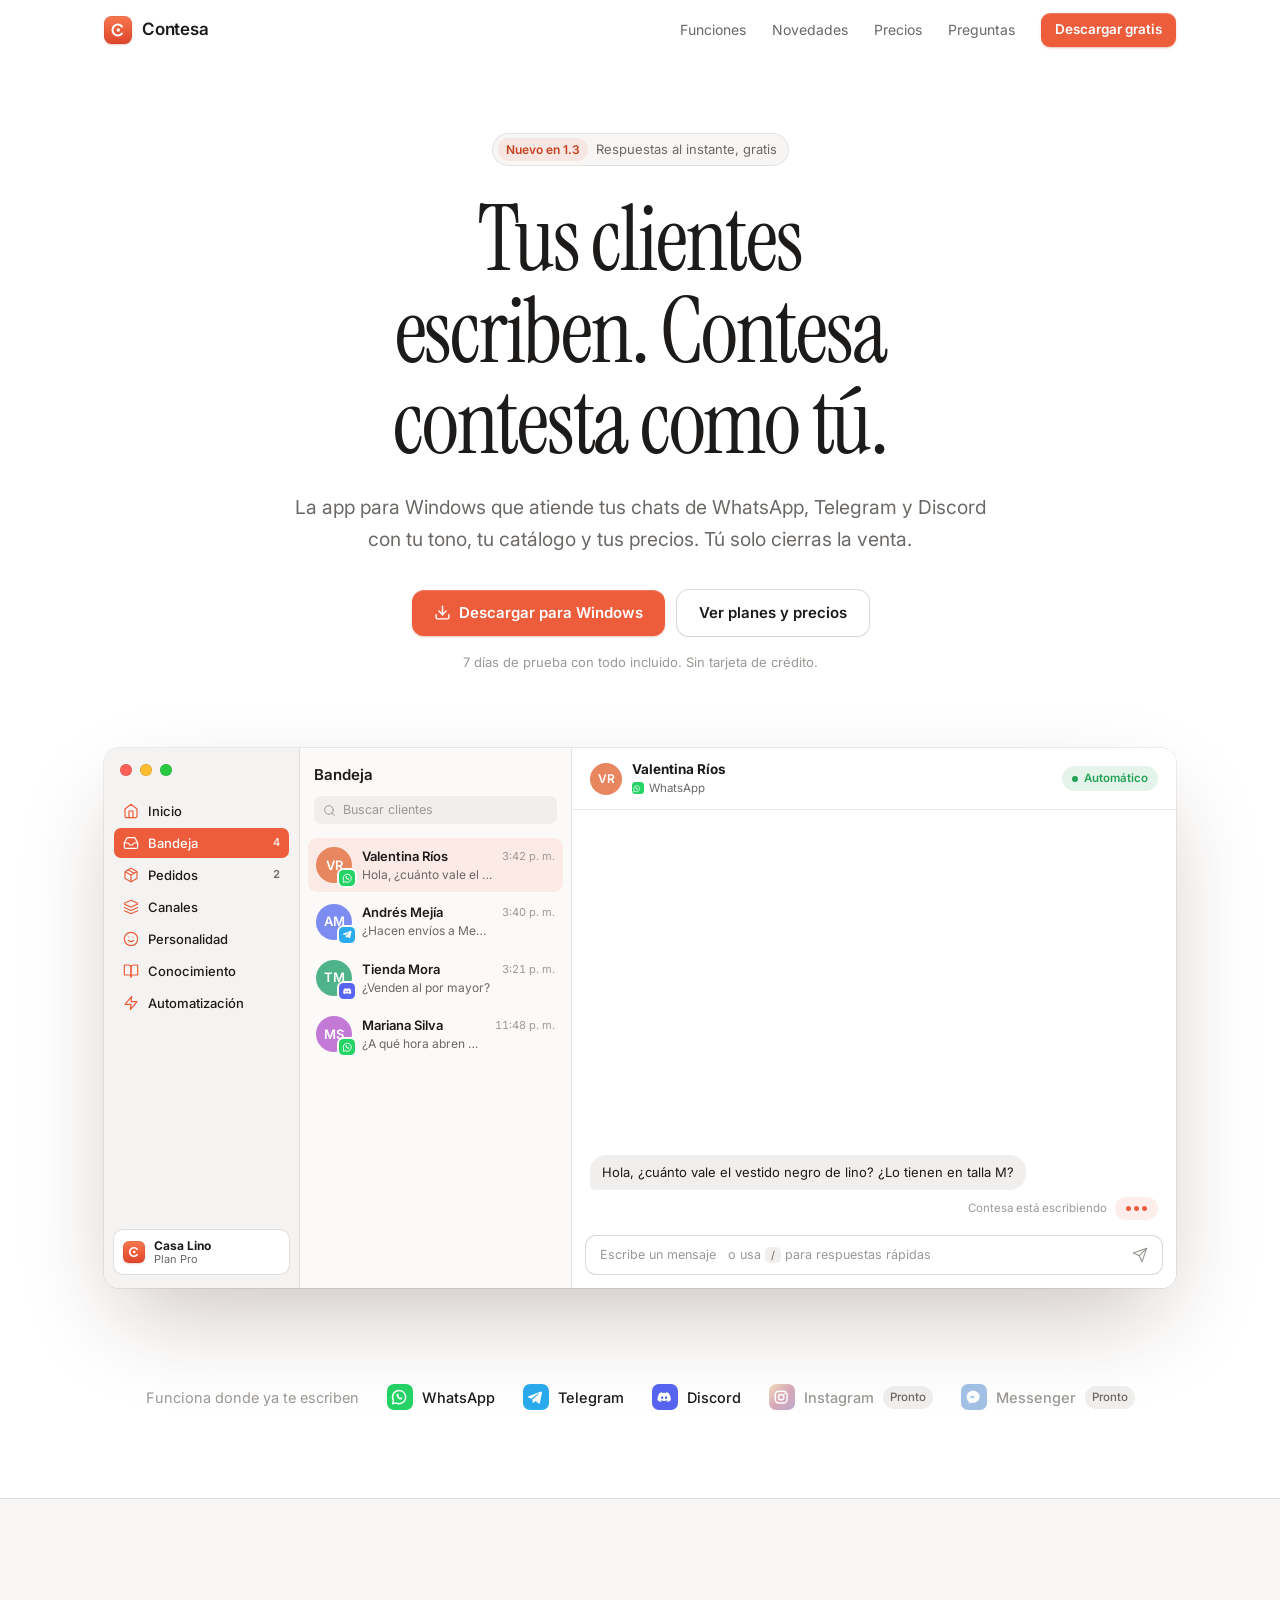
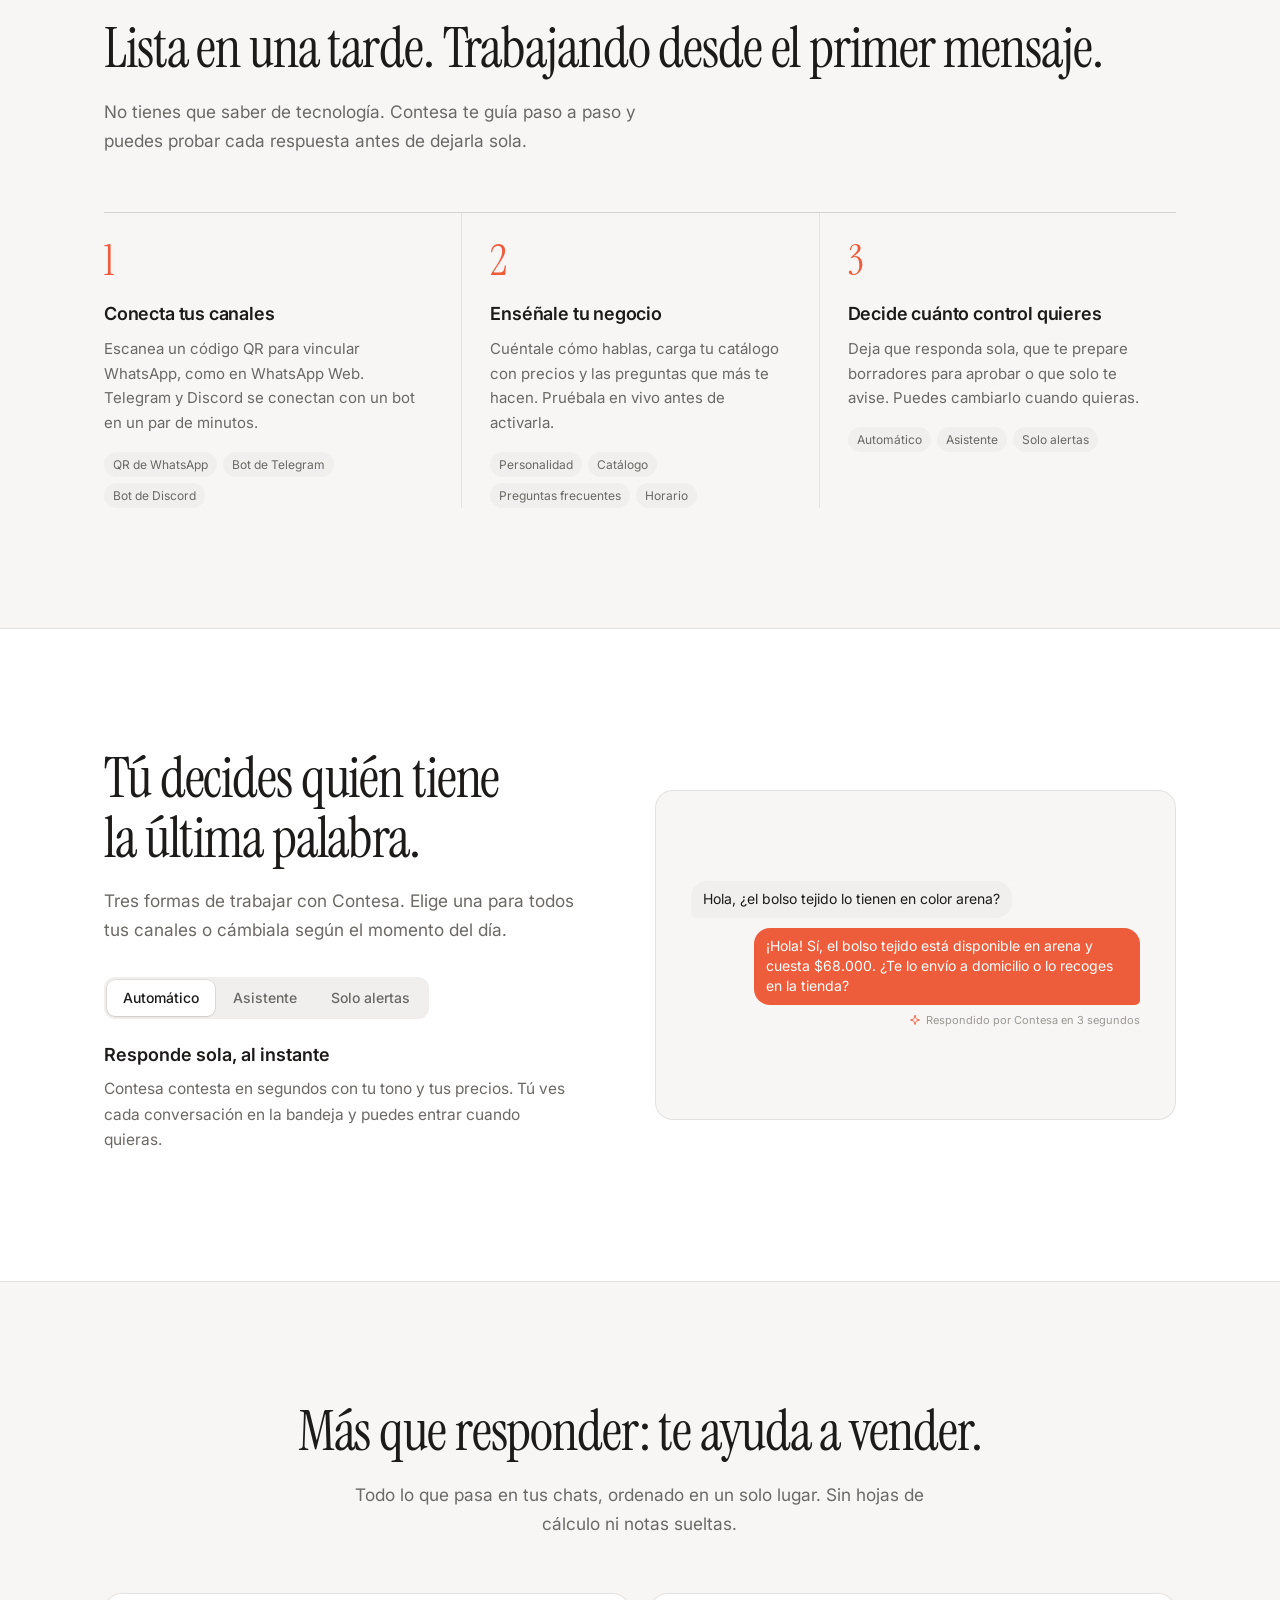
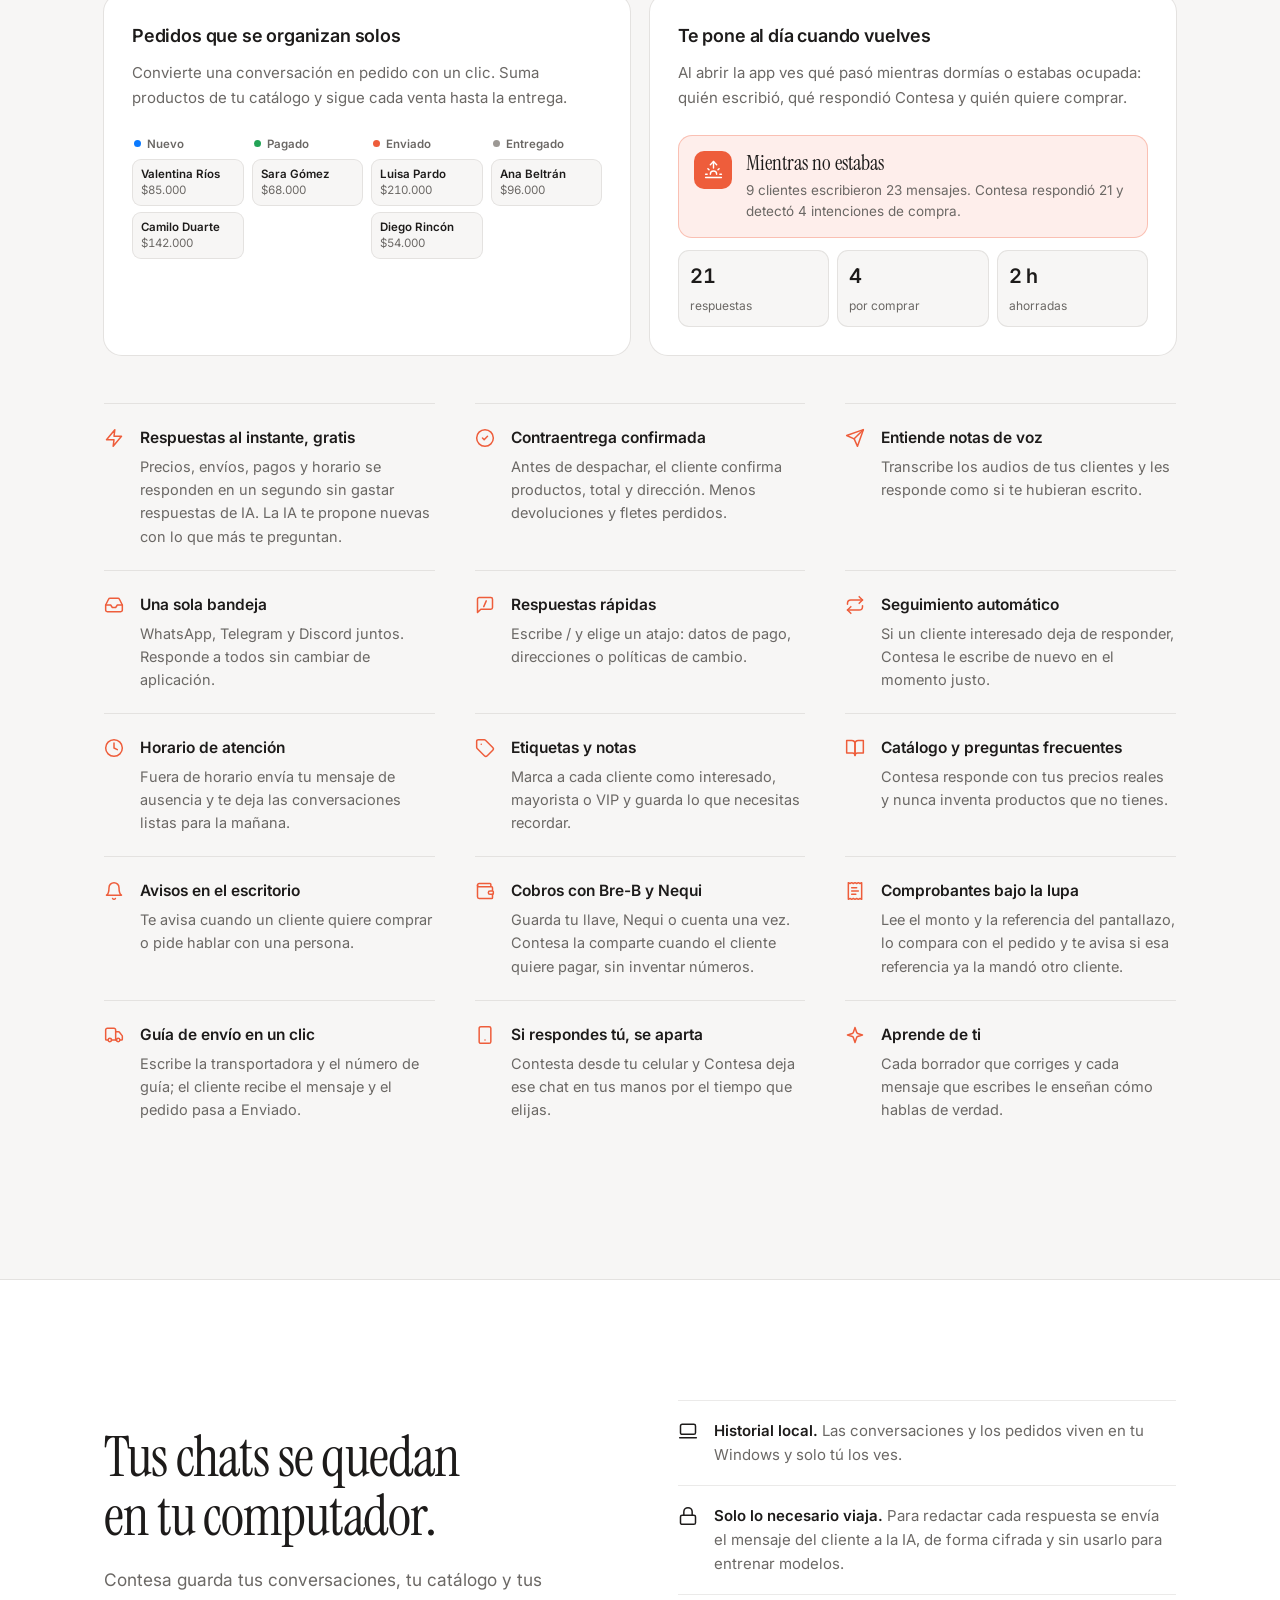
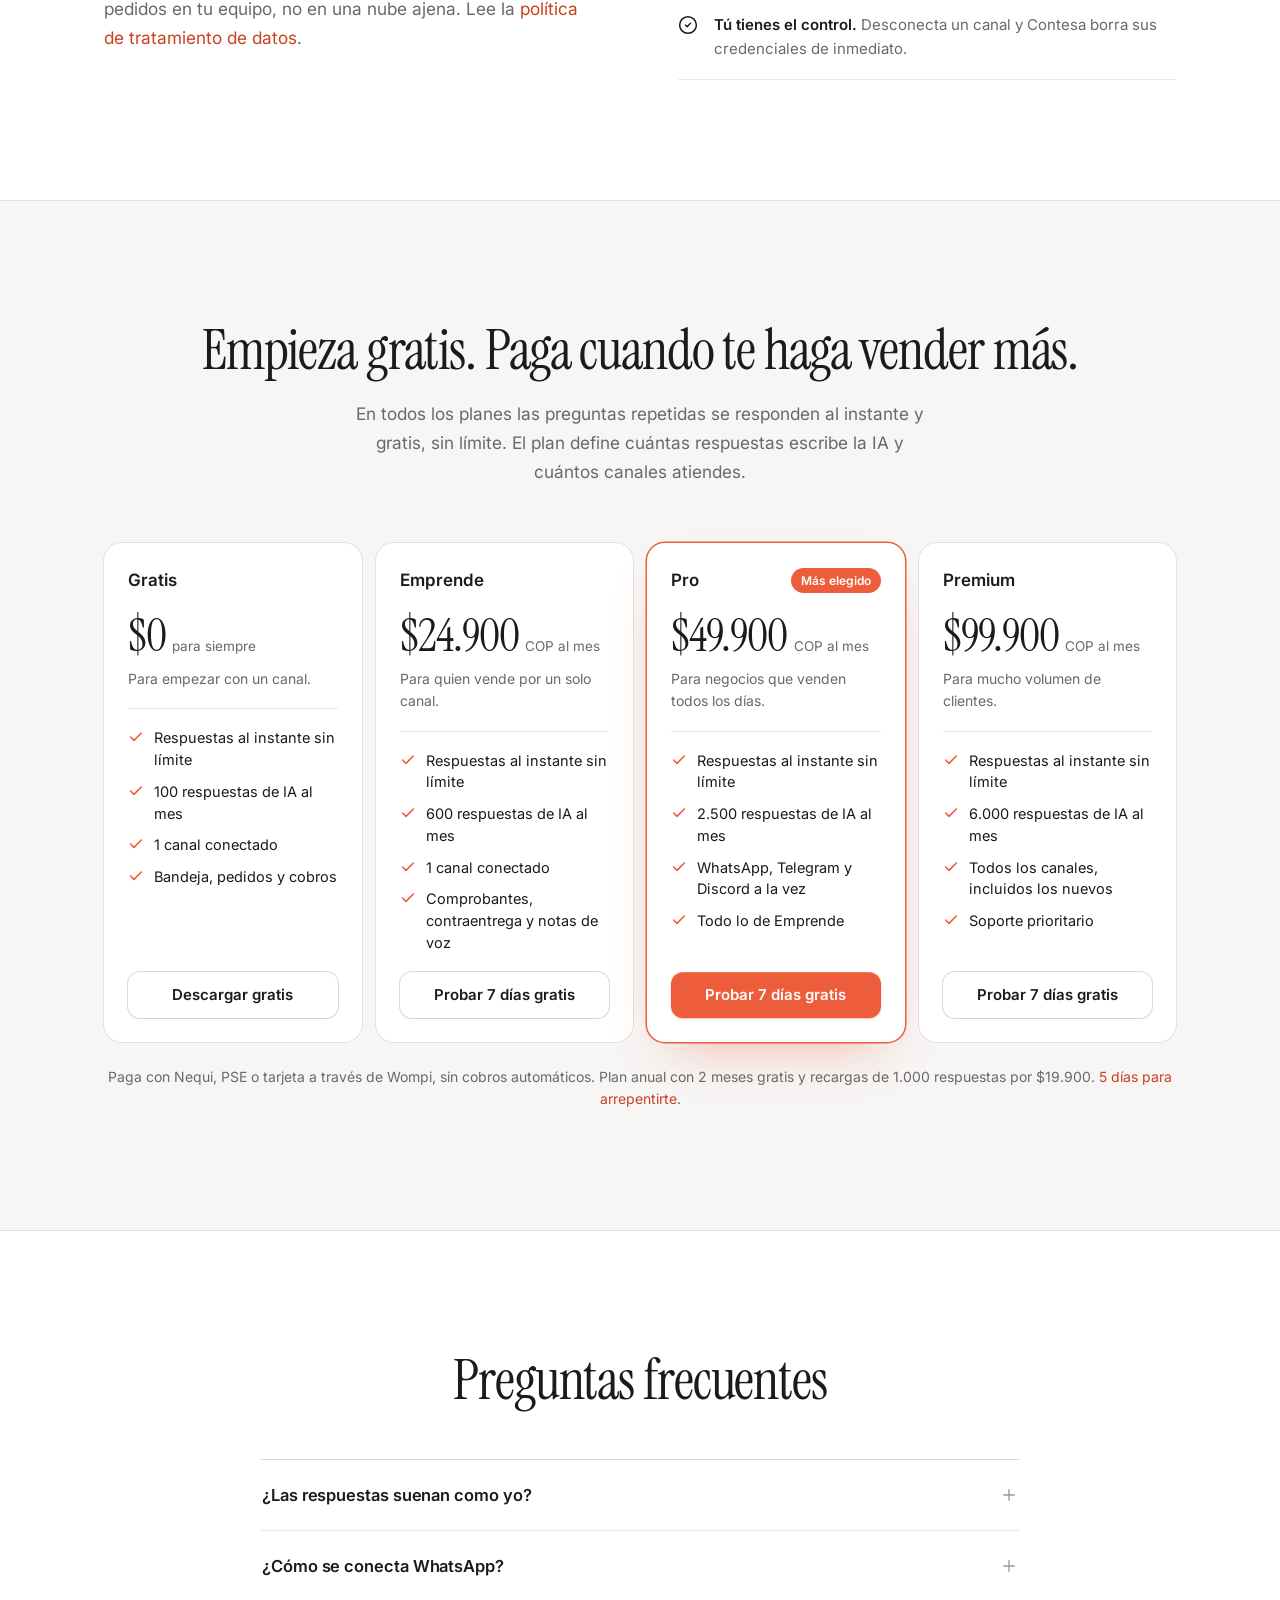
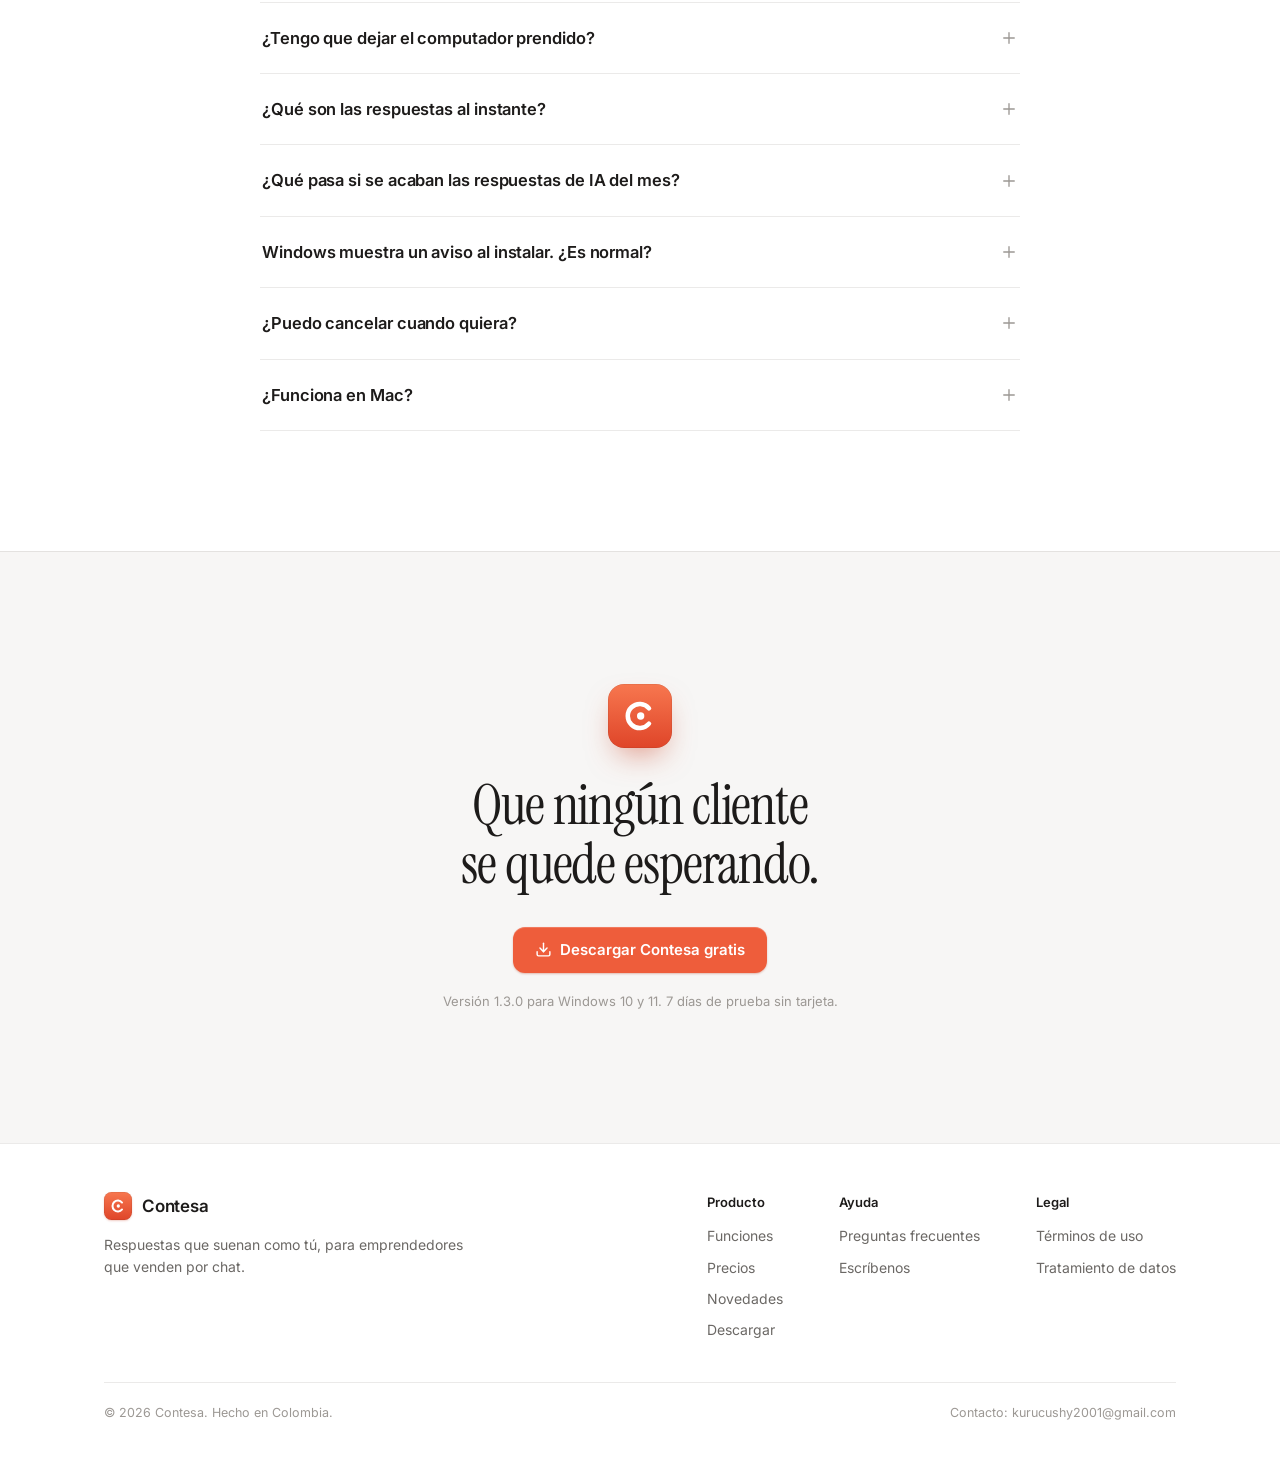
==== commit 1748a87f: "Contesa 1.3: respuestas al instante, planes nuevos y prueba de 7 días - Precios: Gratis, Emprende $2" ====
--- a/index.html
+++ b/index.html
@@ -4,7 +4,7 @@
 <meta charset="UTF-8">
 <meta name="viewport" content="width=device-width, initial-scale=1.0, viewport-fit=cover">
 <title>Contesa — responde a tus clientes como tú</title>
-<meta name="description" content="Contesa atiende tus chats de WhatsApp, Telegram y Discord con tu tono, tu catálogo y tus precios. App para Windows con 15 días de prueba gratis.">
+<meta name="description" content="Contesa atiende tus chats de WhatsApp, Telegram y Discord con tu tono, tu catálogo y tus precios. App para Windows con 7 días de prueba gratis.">
 <meta name="theme-color" content="#ffffff" media="(prefers-color-scheme: light)">
 <meta name="theme-color" content="#161514" media="(prefers-color-scheme: dark)">
 <meta property="og:title" content="Contesa — responde a tus clientes como tú">
@@ -301,7 +301,9 @@
 @media (max-width: 820px) { .modes, .privacy { grid-template-columns: 1fr; } }
 
 /* Precios */
-.plans { display: grid; grid-template-columns: repeat(3, minmax(0, 1fr)); gap: 16px; margin-top: 56px; align-items: stretch; }
+.plans { display: grid; grid-template-columns: repeat(4, minmax(0, 1fr)); gap: 14px; margin-top: 56px; align-items: stretch; }
+.plans .plan { padding: 24px; }
+@media (max-width: 1180px) { .plans { grid-template-columns: repeat(2, minmax(0, 1fr)); } }
 .plan { position: relative; display: flex; flex-direction: column; gap: 18px; padding: 28px; border-radius: 18px; background: var(--bg); box-shadow: 0 0 0 1px var(--line); }
 .plan--pro { box-shadow: 0 0 0 1.5px var(--accent), 0 24px 50px -24px rgba(238, 93, 59, .45); }
 .plan-top { display: flex; align-items: center; justify-content: space-between; gap: 10px; }
@@ -424,14 +426,14 @@
   <section class="hero">
     <div class="wrap">
       <div class="hero-in">
-        <div><a class="hero-pill" href="novedades.html#v1-2"><b>Nuevo en 1.2</b>Cobros con Bre-B y comprobantes</a></div>
+        <div><a class="hero-pill" href="novedades.html#v1-3"><b>Nuevo en 1.3</b>Respuestas al instante, gratis</a></div>
         <h1>Tus clientes escriben. Contesa contesta como tú.</h1>
         <p class="hero-sub">La app para Windows que atiende tus chats de WhatsApp, Telegram y Discord con tu tono, tu catálogo y tus precios. Tú solo cierras la venta.</p>
         <div class="hero-actions">
           <a href="https://aura-server-oisv.onrender.com/download" class="btn btn--primary"><svg class="ic"><use href="#i-download"/></svg>Descargar para Windows</a>
           <a href="#precios" class="btn btn--secondary">Ver planes y precios</a>
         </div>
-        <p class="hero-note">15 días de prueba con todo incluido. Sin tarjeta de crédito.</p>
+        <p class="hero-note">7 días de prueba con todo incluido. Sin tarjeta de crédito.</p>
       </div>
 
       <div class="stage" aria-label="Vista de la bandeja de Contesa respondiendo mensajes">
@@ -600,6 +602,9 @@
       </div>
 
       <ul class="feat-list">
+        <li><svg class="ic"><use href="#i-zap"/></svg><h3>Respuestas al instante, gratis</h3><p>Precios, envíos, pagos y horario se responden en un segundo sin gastar respuestas de IA. La IA te propone nuevas con lo que más te preguntan.</p></li>
+        <li><svg class="ic"><use href="#i-check-circle"/></svg><h3>Contraentrega confirmada</h3><p>Antes de despachar, el cliente confirma productos, total y dirección. Menos devoluciones y fletes perdidos.</p></li>
+        <li><svg class="ic"><use href="#i-send"/></svg><h3>Entiende notas de voz</h3><p>Transcribe los audios de tus clientes y les responde como si te hubieran escrito.</p></li>
         <li><svg class="ic"><use href="#i-inbox"/></svg><h3>Una sola bandeja</h3><p>WhatsApp, Telegram y Discord juntos. Responde a todos sin cambiar de aplicación.</p></li>
         <li><svg class="ic"><use href="#i-slash"/></svg><h3>Respuestas rápidas</h3><p>Escribe / y elige un atajo: datos de pago, direcciones o políticas de cambio.</p></li>
         <li><svg class="ic"><use href="#i-repeat"/></svg><h3>Seguimiento automático</h3><p>Si un cliente interesado deja de responder, Contesa le escribe de nuevo en el momento justo.</p></li>
@@ -636,47 +641,59 @@
     <div class="wrap">
       <div class="reveal head-center">
         <h2 class="h2">Empieza gratis. Paga cuando te haga vender más.</h2>
-        <p class="lede">Todos los planes usan la misma IA, tu personalidad y tu catálogo. Cambia la cantidad de respuestas al día y de canales.</p>
+        <p class="lede">En todos los planes las preguntas repetidas se responden al instante y gratis, sin límite. El plan define cuántas respuestas escribe la IA y cuántos canales atiendes.</p>
       </div>
       <div class="plans">
         <div class="plan">
           <div class="plan-top"><span class="plan-name">Gratis</span></div>
           <div class="plan-price"><b>$0</b><span>para siempre</span></div>
-          <p class="plan-tag">Para probar con un canal.</p>
+          <p class="plan-tag">Para empezar con un canal.</p>
           <ul>
-            <li><svg class="ic"><use href="#i-check"/></svg>20 respuestas al día</li>
+            <li><svg class="ic"><use href="#i-check"/></svg>Respuestas al instante sin límite</li>
+            <li><svg class="ic"><use href="#i-check"/></svg>100 respuestas de IA al mes</li>
             <li><svg class="ic"><use href="#i-check"/></svg>1 canal conectado</li>
-            <li><svg class="ic"><use href="#i-check"/></svg>Personalidad, catálogo y horario</li>
-            <li><svg class="ic"><use href="#i-check"/></svg>Bandeja unificada</li>
+            <li><svg class="ic"><use href="#i-check"/></svg>Bandeja, pedidos y cobros</li>
           </ul>
           <a href="https://aura-server-oisv.onrender.com/download" class="btn btn--secondary">Descargar gratis</a>
+        </div>
+        <div class="plan">
+          <div class="plan-top"><span class="plan-name">Emprende</span></div>
+          <div class="plan-price"><b>$24.900</b><span>COP al mes</span></div>
+          <p class="plan-tag">Para quien vende por un solo canal.</p>
+          <ul>
+            <li><svg class="ic"><use href="#i-check"/></svg>Respuestas al instante sin límite</li>
+            <li><svg class="ic"><use href="#i-check"/></svg>600 respuestas de IA al mes</li>
+            <li><svg class="ic"><use href="#i-check"/></svg>1 canal conectado</li>
+            <li><svg class="ic"><use href="#i-check"/></svg>Comprobantes, contraentrega y notas de voz</li>
+          </ul>
+          <a href="https://aura-server-oisv.onrender.com/download" class="btn btn--secondary">Probar 7 días gratis</a>
         </div>
         <div class="plan plan--pro">
           <div class="plan-top"><span class="plan-name">Pro</span><span class="plan-flag">Más elegido</span></div>
           <div class="plan-price"><b>$49.900</b><span>COP al mes</span></div>
           <p class="plan-tag">Para negocios que venden todos los días.</p>
           <ul>
-            <li><svg class="ic"><use href="#i-check"/></svg>600 respuestas al día</li>
+            <li><svg class="ic"><use href="#i-check"/></svg>Respuestas al instante sin límite</li>
+            <li><svg class="ic"><use href="#i-check"/></svg>2.500 respuestas de IA al mes</li>
             <li><svg class="ic"><use href="#i-check"/></svg>WhatsApp, Telegram y Discord a la vez</li>
-            <li><svg class="ic"><use href="#i-check"/></svg>Todo lo del plan Gratis</li>
-            <li><svg class="ic"><use href="#i-check"/></svg>Soporte por correo</li>
+            <li><svg class="ic"><use href="#i-check"/></svg>Todo lo de Emprende</li>
           </ul>
-          <a href="https://aura-server-oisv.onrender.com/download" class="btn btn--primary">Probar 15 días gratis</a>
+          <a href="https://aura-server-oisv.onrender.com/download" class="btn btn--primary">Probar 7 días gratis</a>
         </div>
         <div class="plan">
           <div class="plan-top"><span class="plan-name">Premium</span></div>
-          <div class="plan-price"><b>$89.900</b><span>COP al mes</span></div>
-          <p class="plan-tag">Para negocios con mucho volumen.</p>
+          <div class="plan-price"><b>$99.900</b><span>COP al mes</span></div>
+          <p class="plan-tag">Para mucho volumen de clientes.</p>
           <ul>
-            <li><svg class="ic"><use href="#i-check"/></svg>1.500 respuestas al día</li>
+            <li><svg class="ic"><use href="#i-check"/></svg>Respuestas al instante sin límite</li>
+            <li><svg class="ic"><use href="#i-check"/></svg>6.000 respuestas de IA al mes</li>
             <li><svg class="ic"><use href="#i-check"/></svg>Todos los canales, incluidos los nuevos</li>
-            <li><svg class="ic"><use href="#i-check"/></svg>Todo lo del plan Pro</li>
             <li><svg class="ic"><use href="#i-check"/></svg>Soporte prioritario</li>
           </ul>
-          <a href="https://aura-server-oisv.onrender.com/download" class="btn btn--secondary">Probar 15 días gratis</a>
-        </div>
-      </div>
-      <p class="plans-note">Paga con Nequi, PSE o tarjeta a través de Wompi. Cada pago cubre 30 días, sin cobros automáticos. <a href="terminos.html#retracto" style="color:var(--accent-ink)">5 días para arrepentirte</a>.</p>
+          <a href="https://aura-server-oisv.onrender.com/download" class="btn btn--secondary">Probar 7 días gratis</a>
+        </div>
+      </div>
+      <p class="plans-note">Paga con Nequi, PSE o tarjeta a través de Wompi, sin cobros automáticos. Plan anual con 2 meses gratis y recargas de 1.000 respuestas por $19.900. <a href="terminos.html#retracto" style="color:var(--accent-ink)">5 días para arrepentirte</a>.</p>
     </div>
   </section>
 
@@ -700,8 +717,12 @@
           <div class="faq-a"><p>Sí. Contesa responde mientras la app está abierta, aunque sea minimizada en la bandeja de Windows. Si apagas el equipo, los mensajes te esperan y puedes responderlos al volver.</p></div>
         </details>
         <details>
-          <summary>¿Qué pasa si se acaban las respuestas del día?<svg class="ic"><use href="#i-plus"/></svg></summary>
-          <div class="faq-a"><p>Los mensajes siguen llegando a tu bandeja y los respondes tú. El contador se reinicia cada día y Contesa te avisa antes de llegar al límite. Nunca se pierde un mensaje.</p></div>
+          <summary>¿Qué son las respuestas al instante?<svg class="ic"><use href="#i-plus"/></svg></summary>
+          <div class="faq-a"><p>Son respuestas a lo que te preguntan siempre: precios del catálogo, envíos, cómo pagar, horario, saludos. Contesa las arma con tu información y las envía en un segundo, sin usar la IA. Son gratis y no tienen límite en ningún plan.</p><p>Cuando la pregunta es distinta o necesita contexto, responde la IA con tu estilo. Con el botón «Crear con IA», Contesa revisa lo que más te preguntan y propone nuevas respuestas al instante.</p></div>
+        </details>
+        <details>
+          <summary>¿Qué pasa si se acaban las respuestas de IA del mes?<svg class="ic"><use href="#i-plus"/></svg></summary>
+          <div class="faq-a"><p>Las respuestas al instante siguen funcionando. Los demás chats quedan marcados en tu bandeja para que los respondas tú, y Contesa te avisa. Puedes recargar 1.000 respuestas por $19.900 o esperar a que se renueve tu plan. Nunca se pierde un mensaje.</p></div>
         </details>
         <details>
           <summary>Windows muestra un aviso al instalar. ¿Es normal?<svg class="ic"><use href="#i-plus"/></svg></summary>
@@ -727,7 +748,7 @@
       <div class="hero-actions">
         <a href="https://aura-server-oisv.onrender.com/download" class="btn btn--primary"><svg class="ic"><use href="#i-download"/></svg>Descargar Contesa gratis</a>
       </div>
-      <p class="hero-note">Versión 1.2.0 para Windows 10 y 11. 15 días de prueba sin tarjeta.</p>
+      <p class="hero-note">Versión 1.3.0 para Windows 10 y 11. 7 días de prueba sin tarjeta.</p>
     </div>
   </section>
 </main>
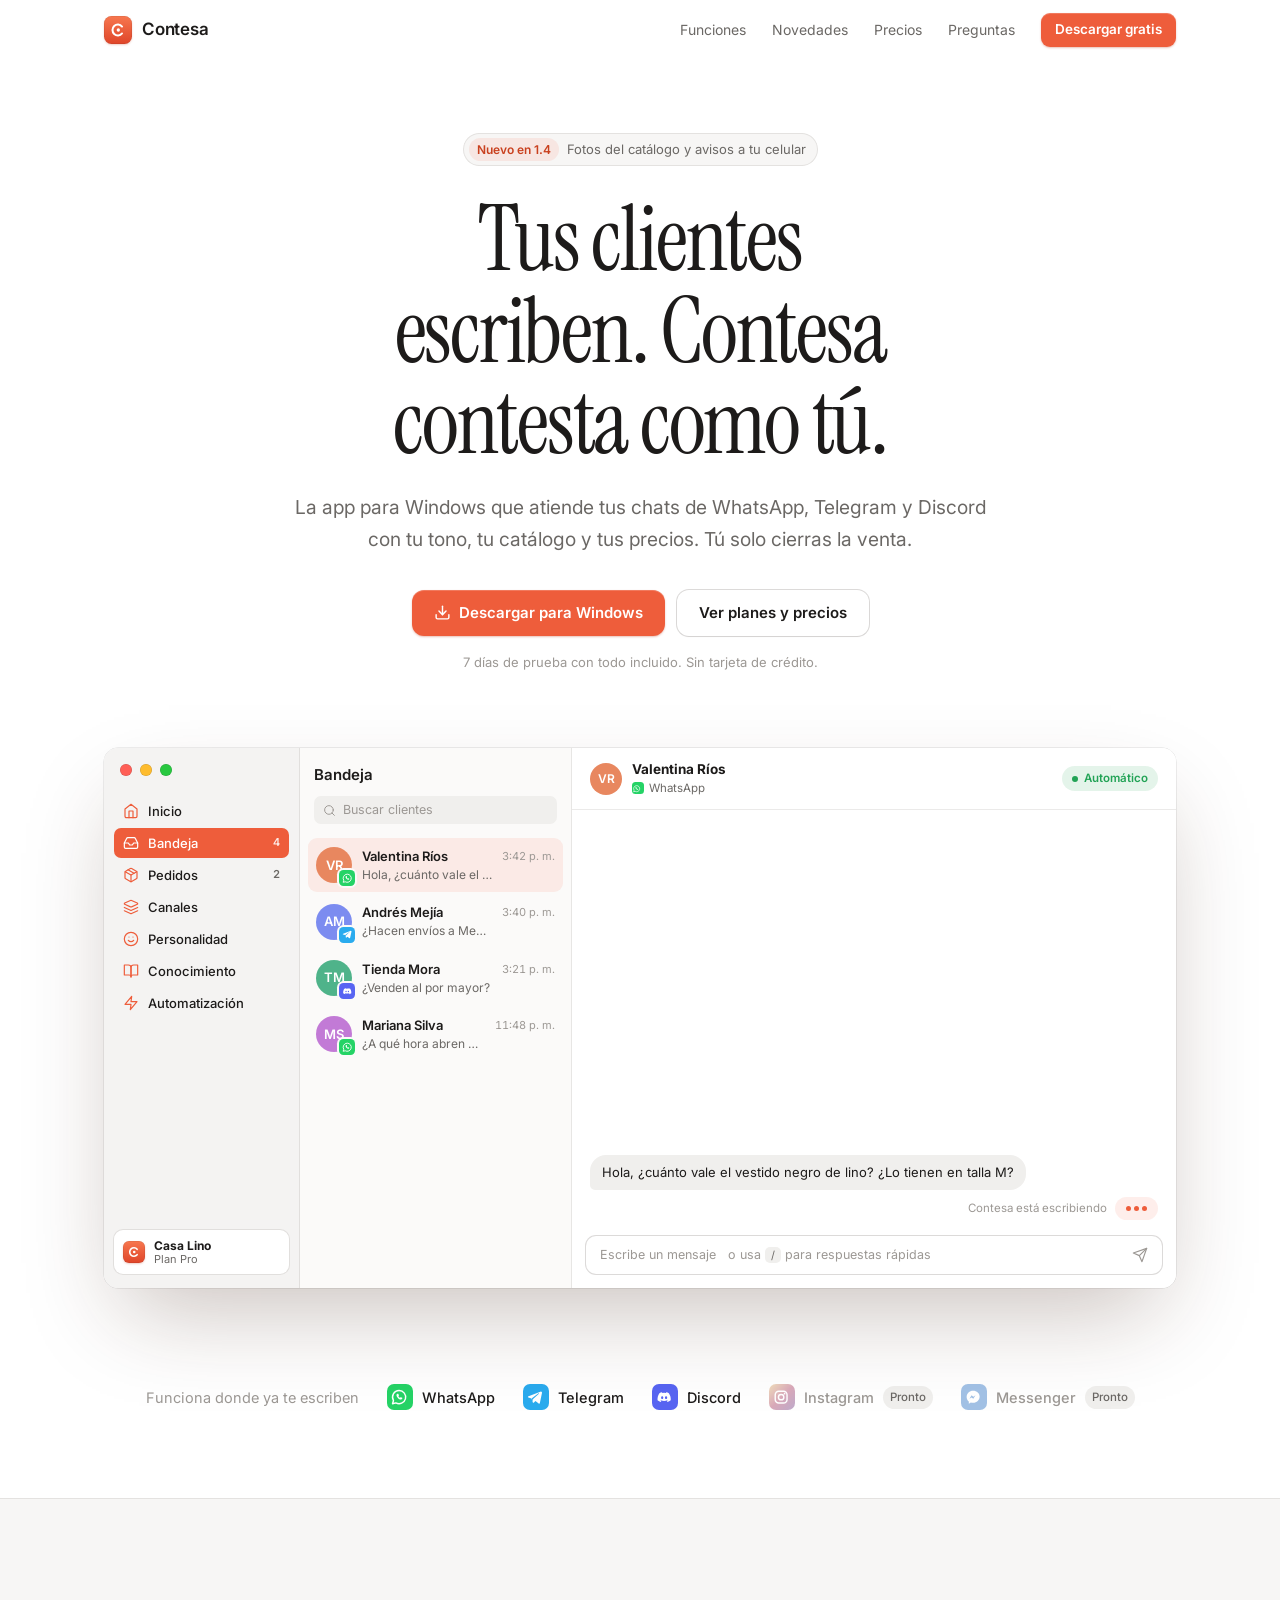
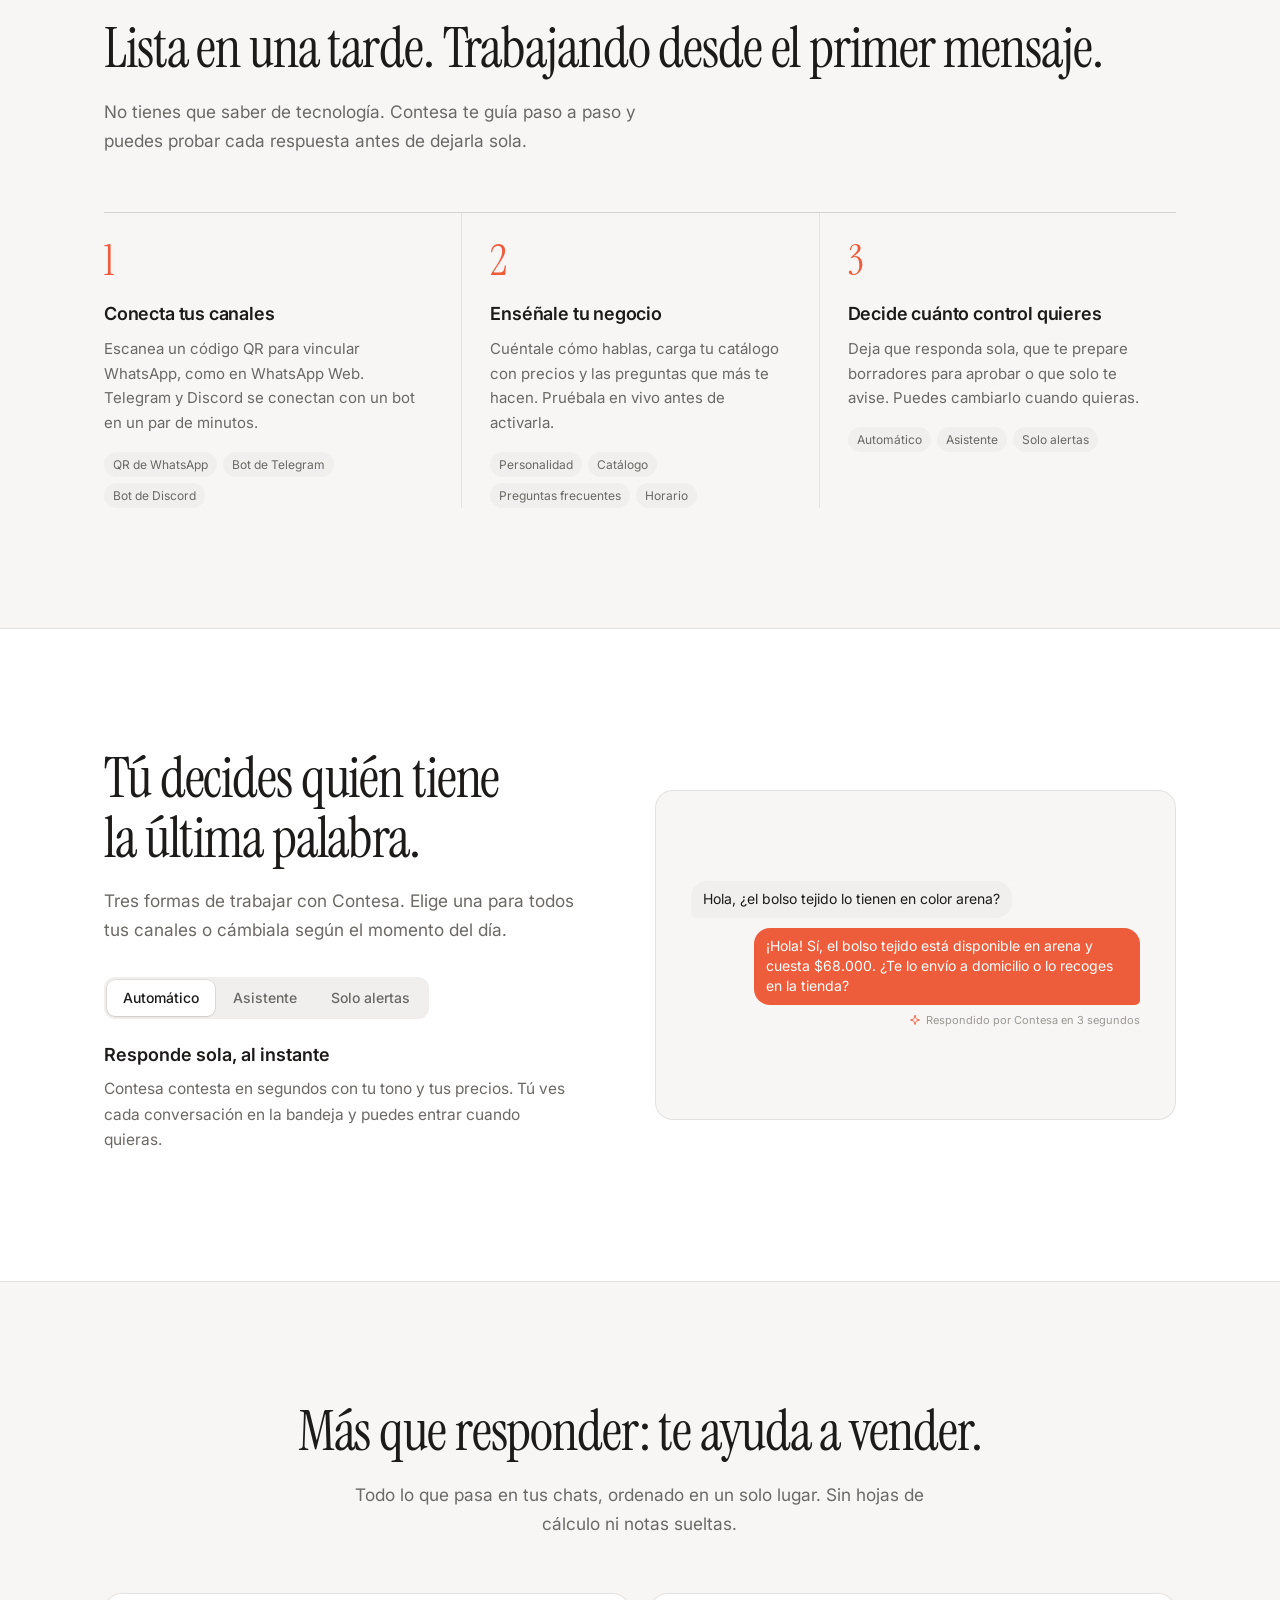
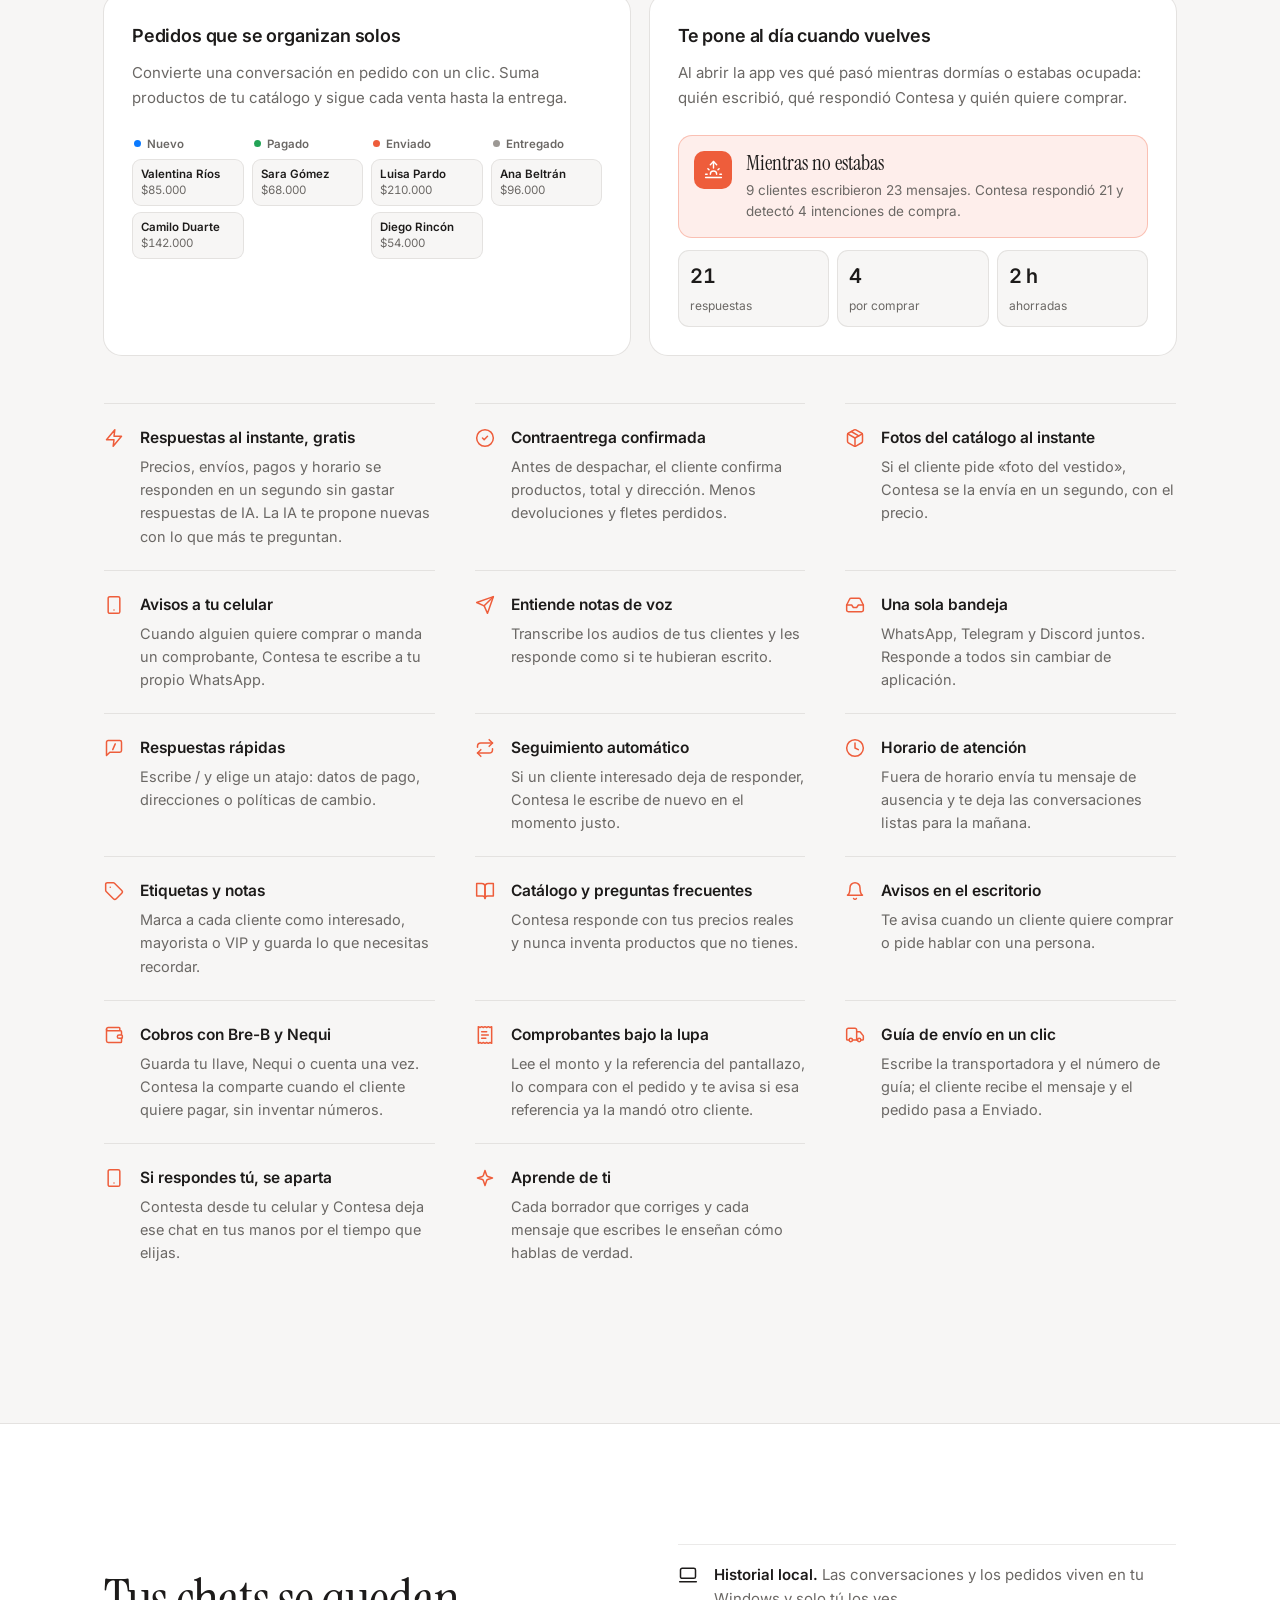
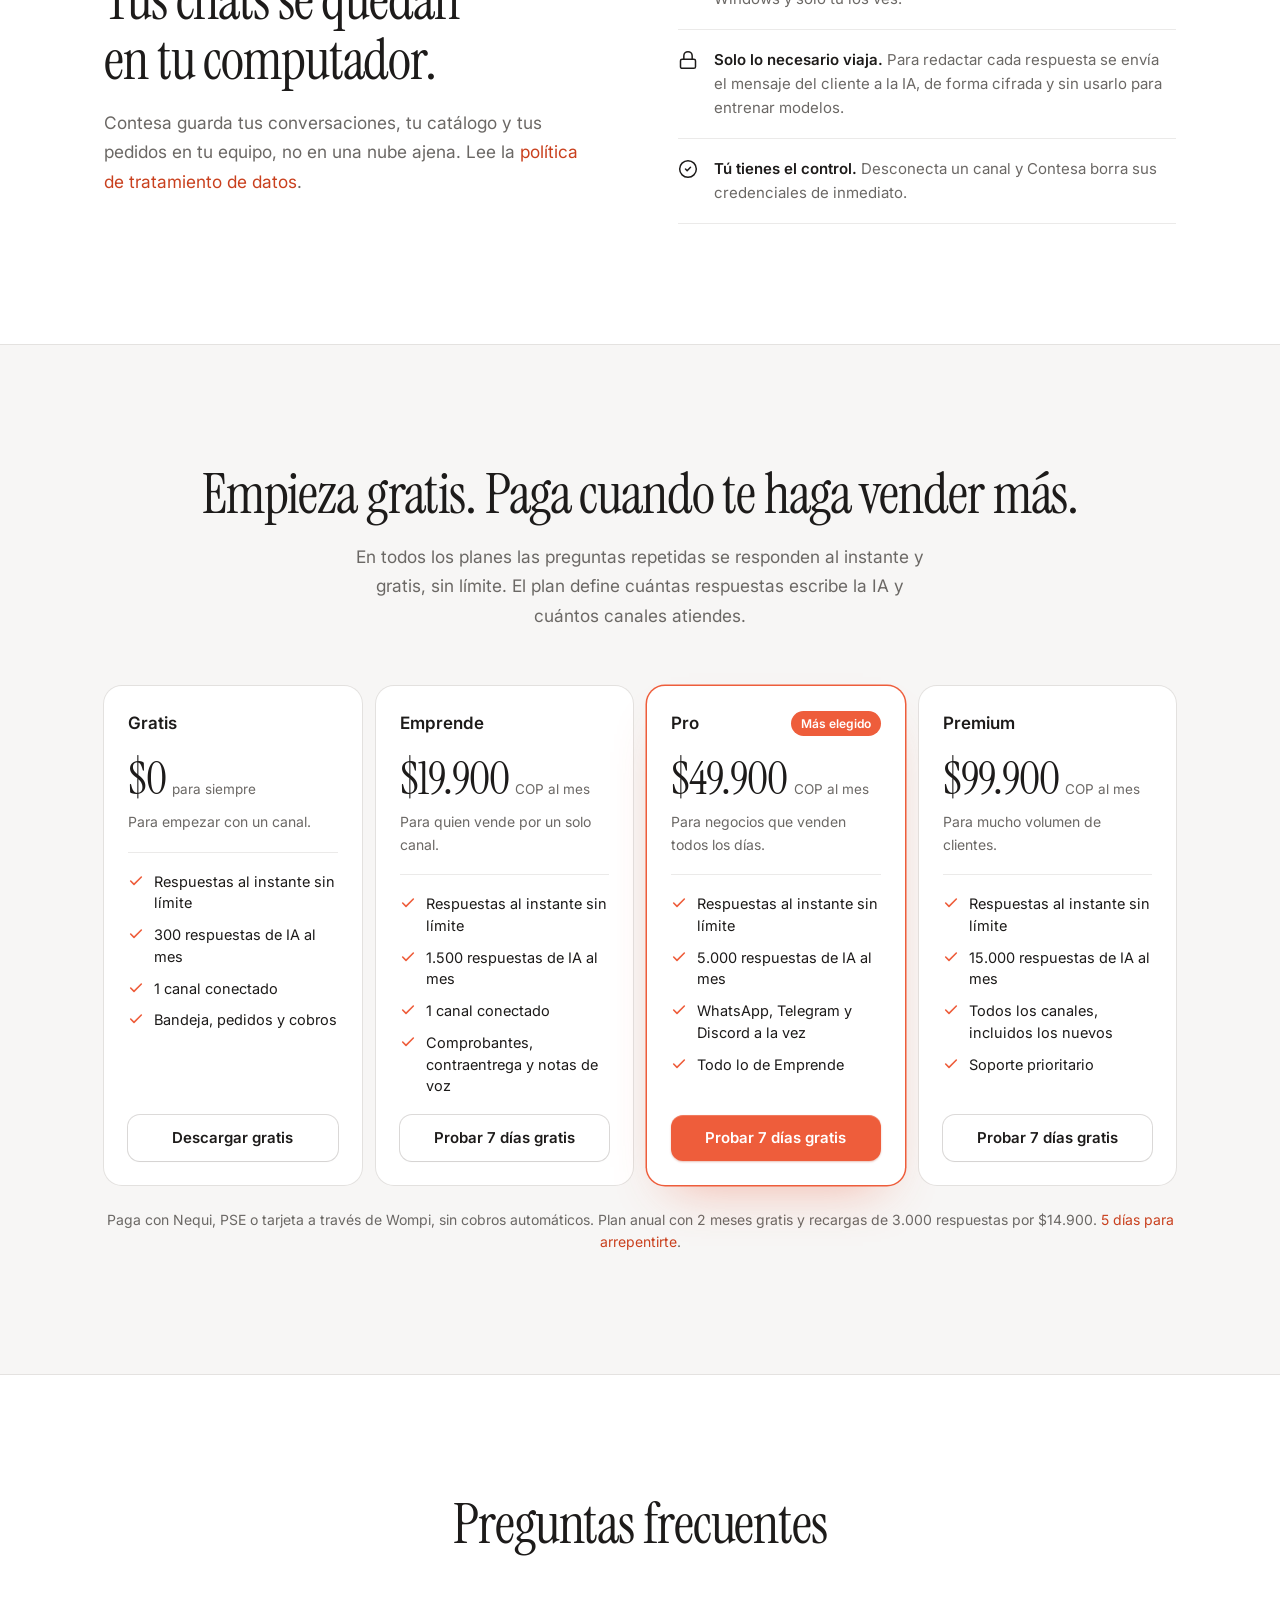
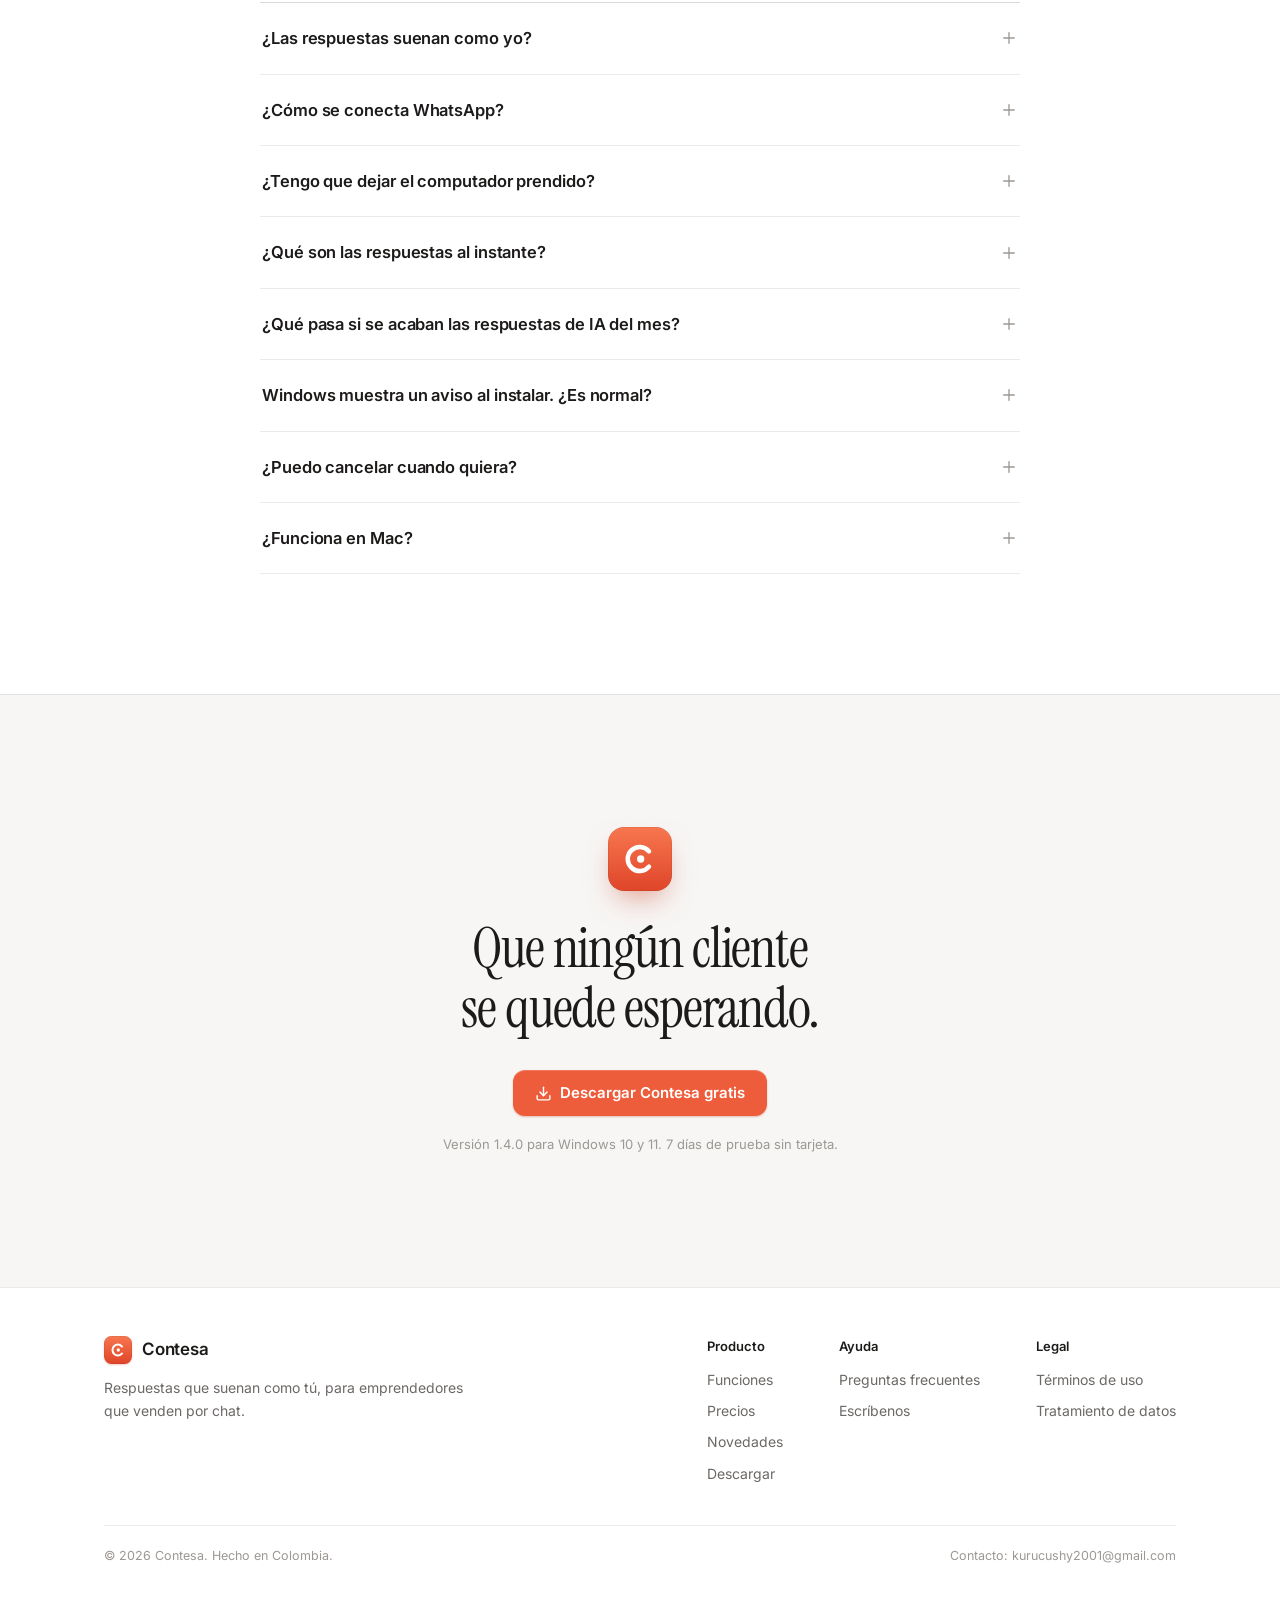
==== commit 7222adaa: "Contesa 1.4: fotos del catálogo, avisos al celular y más respuestas de IA - Precios: Emprende $19.90" ====
--- a/index.html
+++ b/index.html
@@ -426,7 +426,7 @@
   <section class="hero">
     <div class="wrap">
       <div class="hero-in">
-        <div><a class="hero-pill" href="novedades.html#v1-3"><b>Nuevo en 1.3</b>Respuestas al instante, gratis</a></div>
+        <div><a class="hero-pill" href="novedades.html#v1-4"><b>Nuevo en 1.4</b>Fotos del catálogo y avisos a tu celular</a></div>
         <h1>Tus clientes escriben. Contesa contesta como tú.</h1>
         <p class="hero-sub">La app para Windows que atiende tus chats de WhatsApp, Telegram y Discord con tu tono, tu catálogo y tus precios. Tú solo cierras la venta.</p>
         <div class="hero-actions">
@@ -604,6 +604,8 @@
       <ul class="feat-list">
         <li><svg class="ic"><use href="#i-zap"/></svg><h3>Respuestas al instante, gratis</h3><p>Precios, envíos, pagos y horario se responden en un segundo sin gastar respuestas de IA. La IA te propone nuevas con lo que más te preguntan.</p></li>
         <li><svg class="ic"><use href="#i-check-circle"/></svg><h3>Contraentrega confirmada</h3><p>Antes de despachar, el cliente confirma productos, total y dirección. Menos devoluciones y fletes perdidos.</p></li>
+        <li><svg class="ic"><use href="#i-package"/></svg><h3>Fotos del catálogo al instante</h3><p>Si el cliente pide «foto del vestido», Contesa se la envía en un segundo, con el precio.</p></li>
+        <li><svg class="ic"><use href="#i-smartphone"/></svg><h3>Avisos a tu celular</h3><p>Cuando alguien quiere comprar o manda un comprobante, Contesa te escribe a tu propio WhatsApp.</p></li>
         <li><svg class="ic"><use href="#i-send"/></svg><h3>Entiende notas de voz</h3><p>Transcribe los audios de tus clientes y les responde como si te hubieran escrito.</p></li>
         <li><svg class="ic"><use href="#i-inbox"/></svg><h3>Una sola bandeja</h3><p>WhatsApp, Telegram y Discord juntos. Responde a todos sin cambiar de aplicación.</p></li>
         <li><svg class="ic"><use href="#i-slash"/></svg><h3>Respuestas rápidas</h3><p>Escribe / y elige un atajo: datos de pago, direcciones o políticas de cambio.</p></li>
@@ -650,7 +652,7 @@
           <p class="plan-tag">Para empezar con un canal.</p>
           <ul>
             <li><svg class="ic"><use href="#i-check"/></svg>Respuestas al instante sin límite</li>
-            <li><svg class="ic"><use href="#i-check"/></svg>100 respuestas de IA al mes</li>
+            <li><svg class="ic"><use href="#i-check"/></svg>300 respuestas de IA al mes</li>
             <li><svg class="ic"><use href="#i-check"/></svg>1 canal conectado</li>
             <li><svg class="ic"><use href="#i-check"/></svg>Bandeja, pedidos y cobros</li>
           </ul>
@@ -658,11 +660,11 @@
         </div>
         <div class="plan">
           <div class="plan-top"><span class="plan-name">Emprende</span></div>
-          <div class="plan-price"><b>$24.900</b><span>COP al mes</span></div>
+          <div class="plan-price"><b>$19.900</b><span>COP al mes</span></div>
           <p class="plan-tag">Para quien vende por un solo canal.</p>
           <ul>
             <li><svg class="ic"><use href="#i-check"/></svg>Respuestas al instante sin límite</li>
-            <li><svg class="ic"><use href="#i-check"/></svg>600 respuestas de IA al mes</li>
+            <li><svg class="ic"><use href="#i-check"/></svg>1.500 respuestas de IA al mes</li>
             <li><svg class="ic"><use href="#i-check"/></svg>1 canal conectado</li>
             <li><svg class="ic"><use href="#i-check"/></svg>Comprobantes, contraentrega y notas de voz</li>
           </ul>
@@ -674,7 +676,7 @@
           <p class="plan-tag">Para negocios que venden todos los días.</p>
           <ul>
             <li><svg class="ic"><use href="#i-check"/></svg>Respuestas al instante sin límite</li>
-            <li><svg class="ic"><use href="#i-check"/></svg>2.500 respuestas de IA al mes</li>
+            <li><svg class="ic"><use href="#i-check"/></svg>5.000 respuestas de IA al mes</li>
             <li><svg class="ic"><use href="#i-check"/></svg>WhatsApp, Telegram y Discord a la vez</li>
             <li><svg class="ic"><use href="#i-check"/></svg>Todo lo de Emprende</li>
           </ul>
@@ -686,14 +688,14 @@
           <p class="plan-tag">Para mucho volumen de clientes.</p>
           <ul>
             <li><svg class="ic"><use href="#i-check"/></svg>Respuestas al instante sin límite</li>
-            <li><svg class="ic"><use href="#i-check"/></svg>6.000 respuestas de IA al mes</li>
+            <li><svg class="ic"><use href="#i-check"/></svg>15.000 respuestas de IA al mes</li>
             <li><svg class="ic"><use href="#i-check"/></svg>Todos los canales, incluidos los nuevos</li>
             <li><svg class="ic"><use href="#i-check"/></svg>Soporte prioritario</li>
           </ul>
           <a href="https://aura-server-oisv.onrender.com/download" class="btn btn--secondary">Probar 7 días gratis</a>
         </div>
       </div>
-      <p class="plans-note">Paga con Nequi, PSE o tarjeta a través de Wompi, sin cobros automáticos. Plan anual con 2 meses gratis y recargas de 1.000 respuestas por $19.900. <a href="terminos.html#retracto" style="color:var(--accent-ink)">5 días para arrepentirte</a>.</p>
+      <p class="plans-note">Paga con Nequi, PSE o tarjeta a través de Wompi, sin cobros automáticos. Plan anual con 2 meses gratis y recargas de 3.000 respuestas por $14.900. <a href="terminos.html#retracto" style="color:var(--accent-ink)">5 días para arrepentirte</a>.</p>
     </div>
   </section>
 
@@ -714,7 +716,7 @@
         </details>
         <details>
           <summary>¿Tengo que dejar el computador prendido?<svg class="ic"><use href="#i-plus"/></svg></summary>
-          <div class="faq-a"><p>Sí. Contesa responde mientras la app está abierta, aunque sea minimizada en la bandeja de Windows. Si apagas el equipo, los mensajes te esperan y puedes responderlos al volver.</p></div>
+          <div class="faq-a"><p>Sí. Contesa responde mientras la app está abierta, aunque sea minimizada en la bandeja de Windows. Se abre sola al encender el computador y evita que Windows la suspenda. Si apagas el equipo, los mensajes te esperan y puedes responderlos al volver.</p><p>Lo importante te llega también al celular: cuando alguien quiere comprar o manda un comprobante, Contesa te escribe a tu propio WhatsApp.</p></div>
         </details>
         <details>
           <summary>¿Qué son las respuestas al instante?<svg class="ic"><use href="#i-plus"/></svg></summary>
@@ -722,7 +724,7 @@
         </details>
         <details>
           <summary>¿Qué pasa si se acaban las respuestas de IA del mes?<svg class="ic"><use href="#i-plus"/></svg></summary>
-          <div class="faq-a"><p>Las respuestas al instante siguen funcionando. Los demás chats quedan marcados en tu bandeja para que los respondas tú, y Contesa te avisa. Puedes recargar 1.000 respuestas por $19.900 o esperar a que se renueve tu plan. Nunca se pierde un mensaje.</p></div>
+          <div class="faq-a"><p>Las respuestas al instante siguen funcionando. Los demás chats quedan marcados en tu bandeja para que los respondas tú, y Contesa te avisa. Puedes recargar 3.000 respuestas por $14.900 o esperar a que se renueve tu plan. Nunca se pierde un mensaje.</p></div>
         </details>
         <details>
           <summary>Windows muestra un aviso al instalar. ¿Es normal?<svg class="ic"><use href="#i-plus"/></svg></summary>
@@ -748,7 +750,7 @@
       <div class="hero-actions">
         <a href="https://aura-server-oisv.onrender.com/download" class="btn btn--primary"><svg class="ic"><use href="#i-download"/></svg>Descargar Contesa gratis</a>
       </div>
-      <p class="hero-note">Versión 1.3.0 para Windows 10 y 11. 7 días de prueba sin tarjeta.</p>
+      <p class="hero-note">Versión 1.4.0 para Windows 10 y 11. 7 días de prueba sin tarjeta.</p>
     </div>
   </section>
 </main>
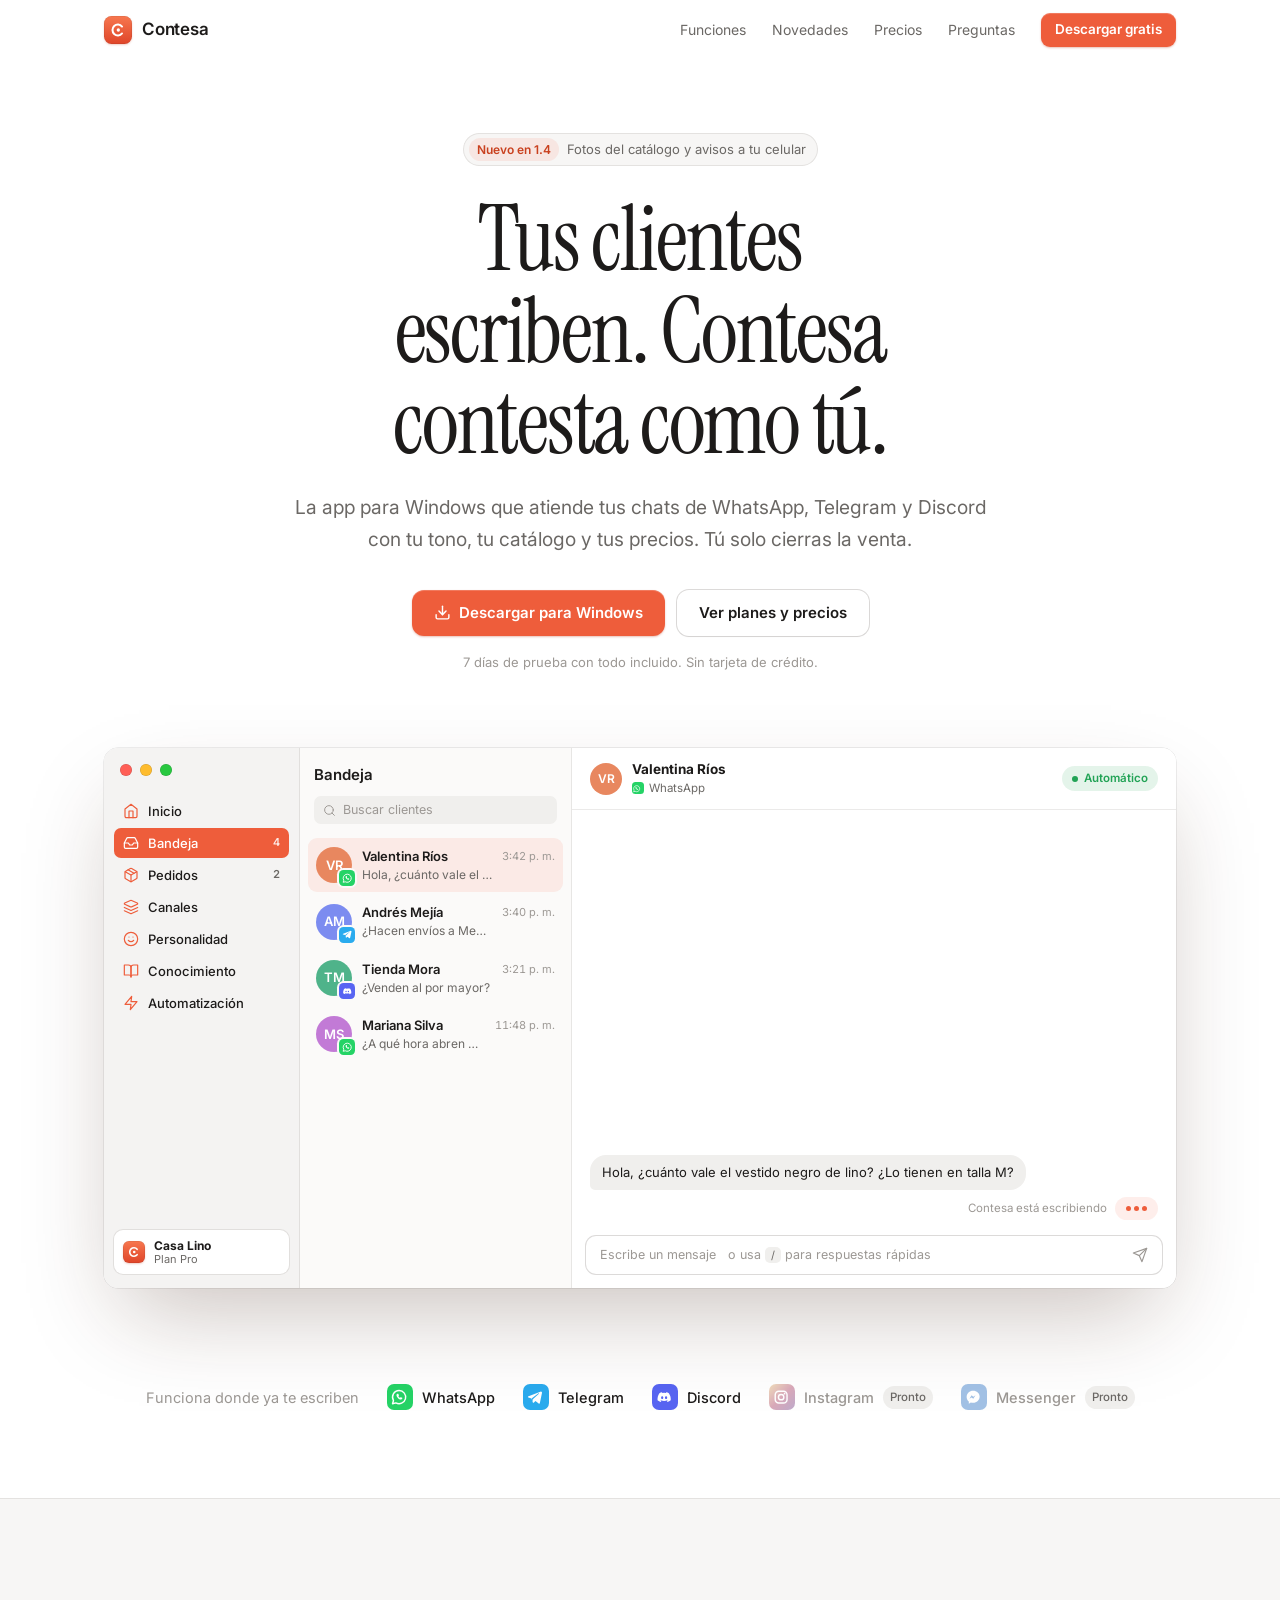
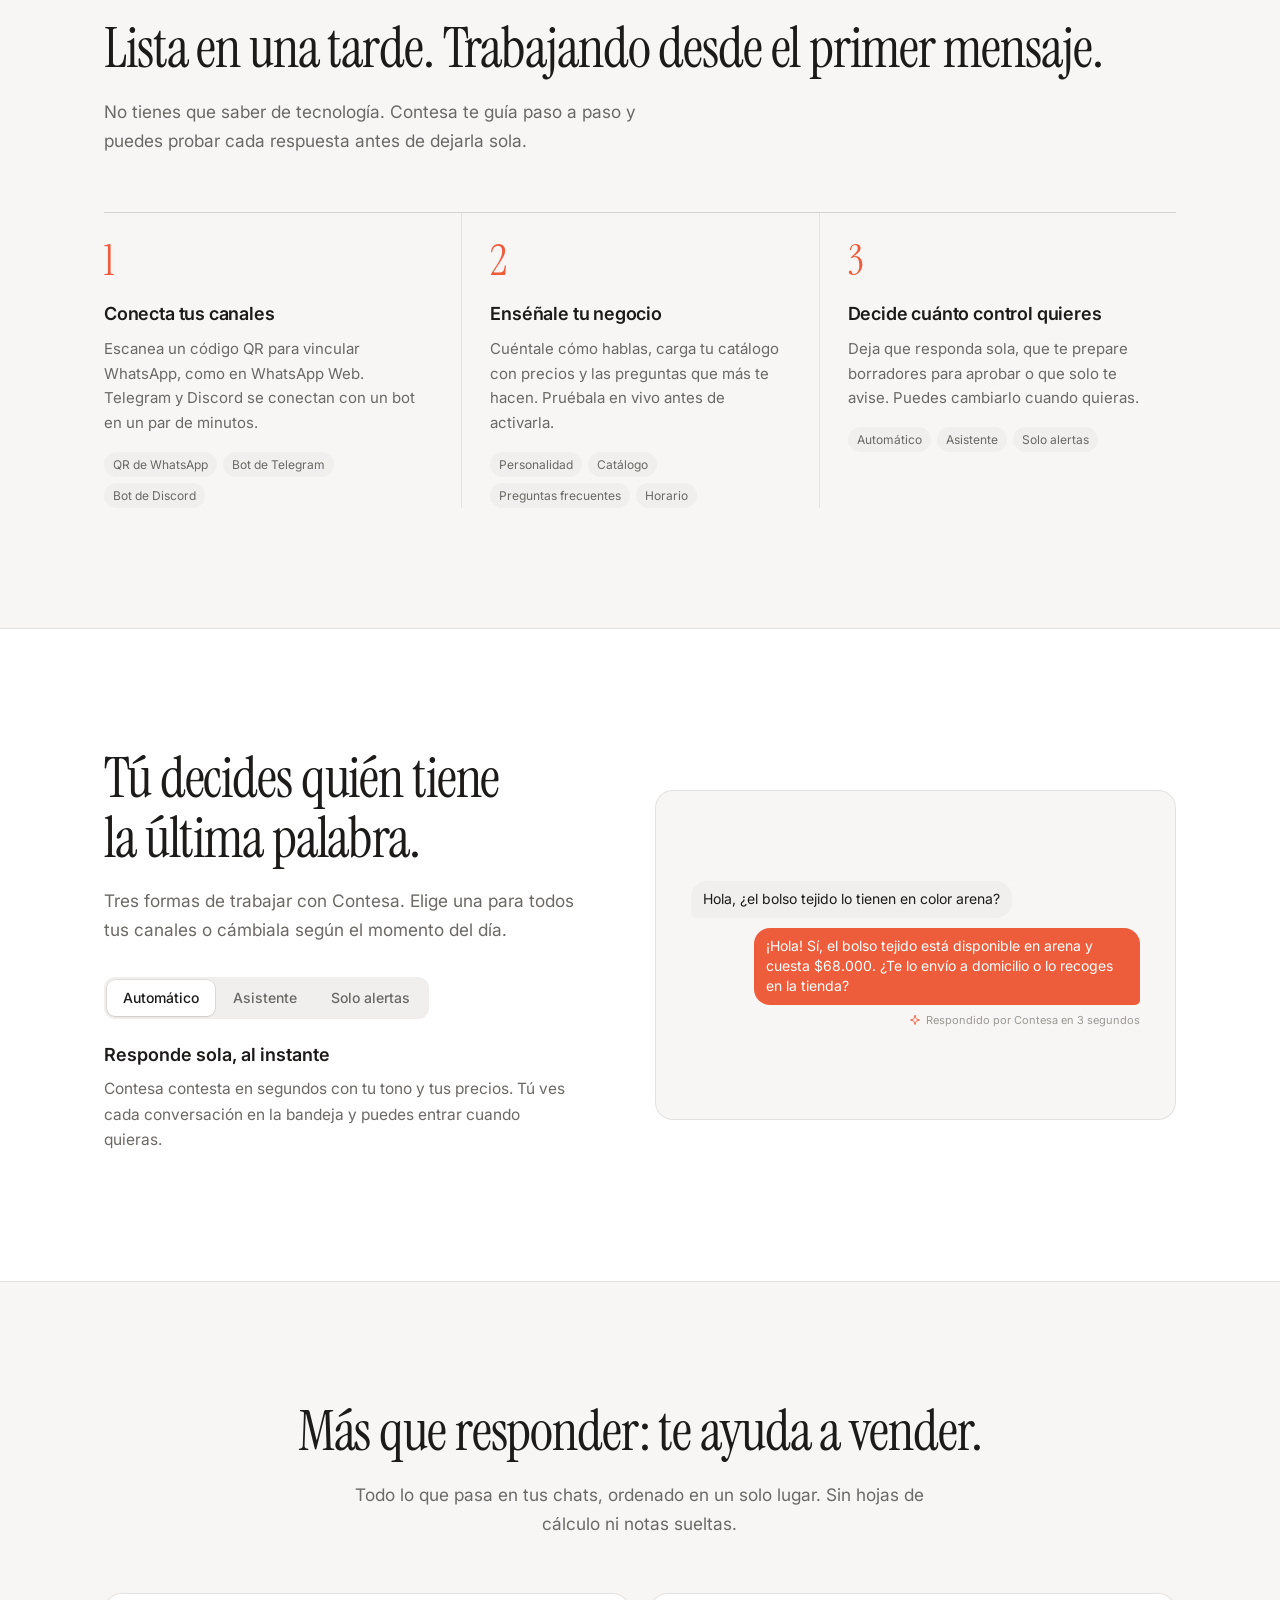
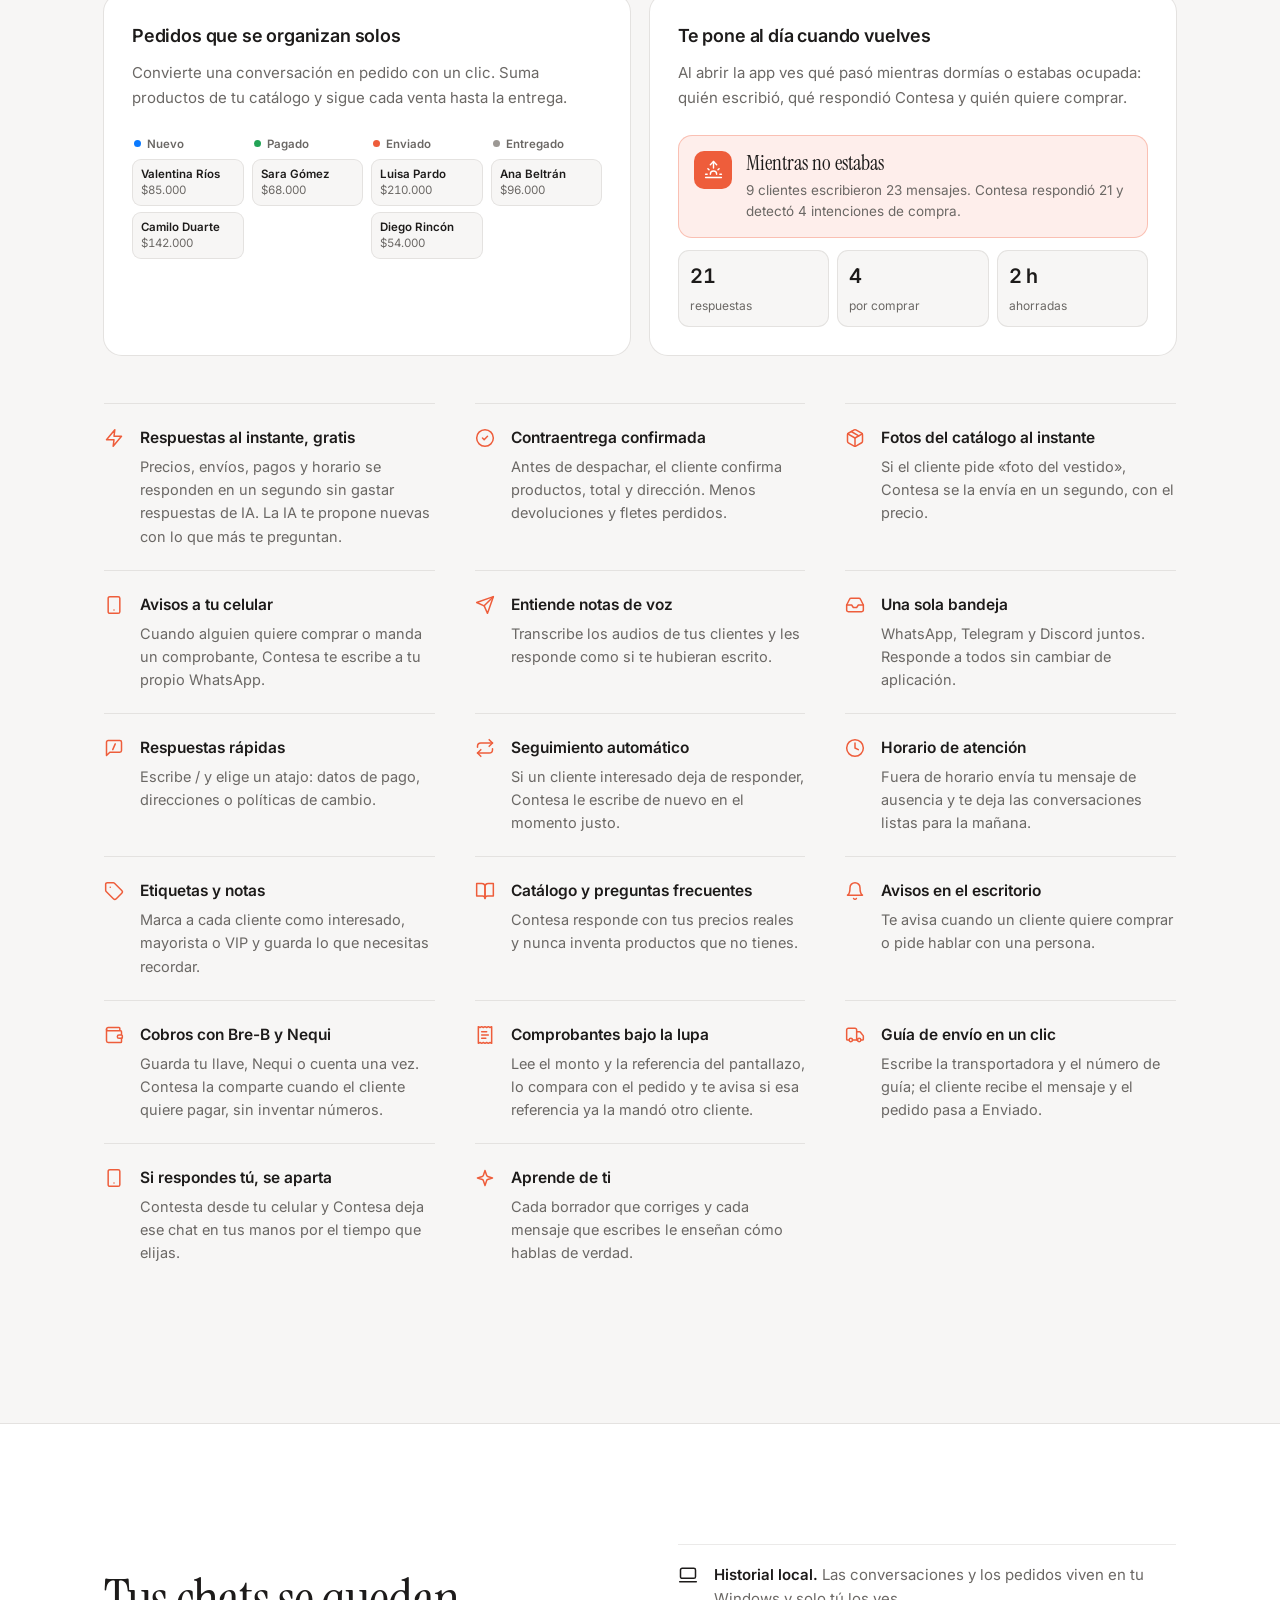
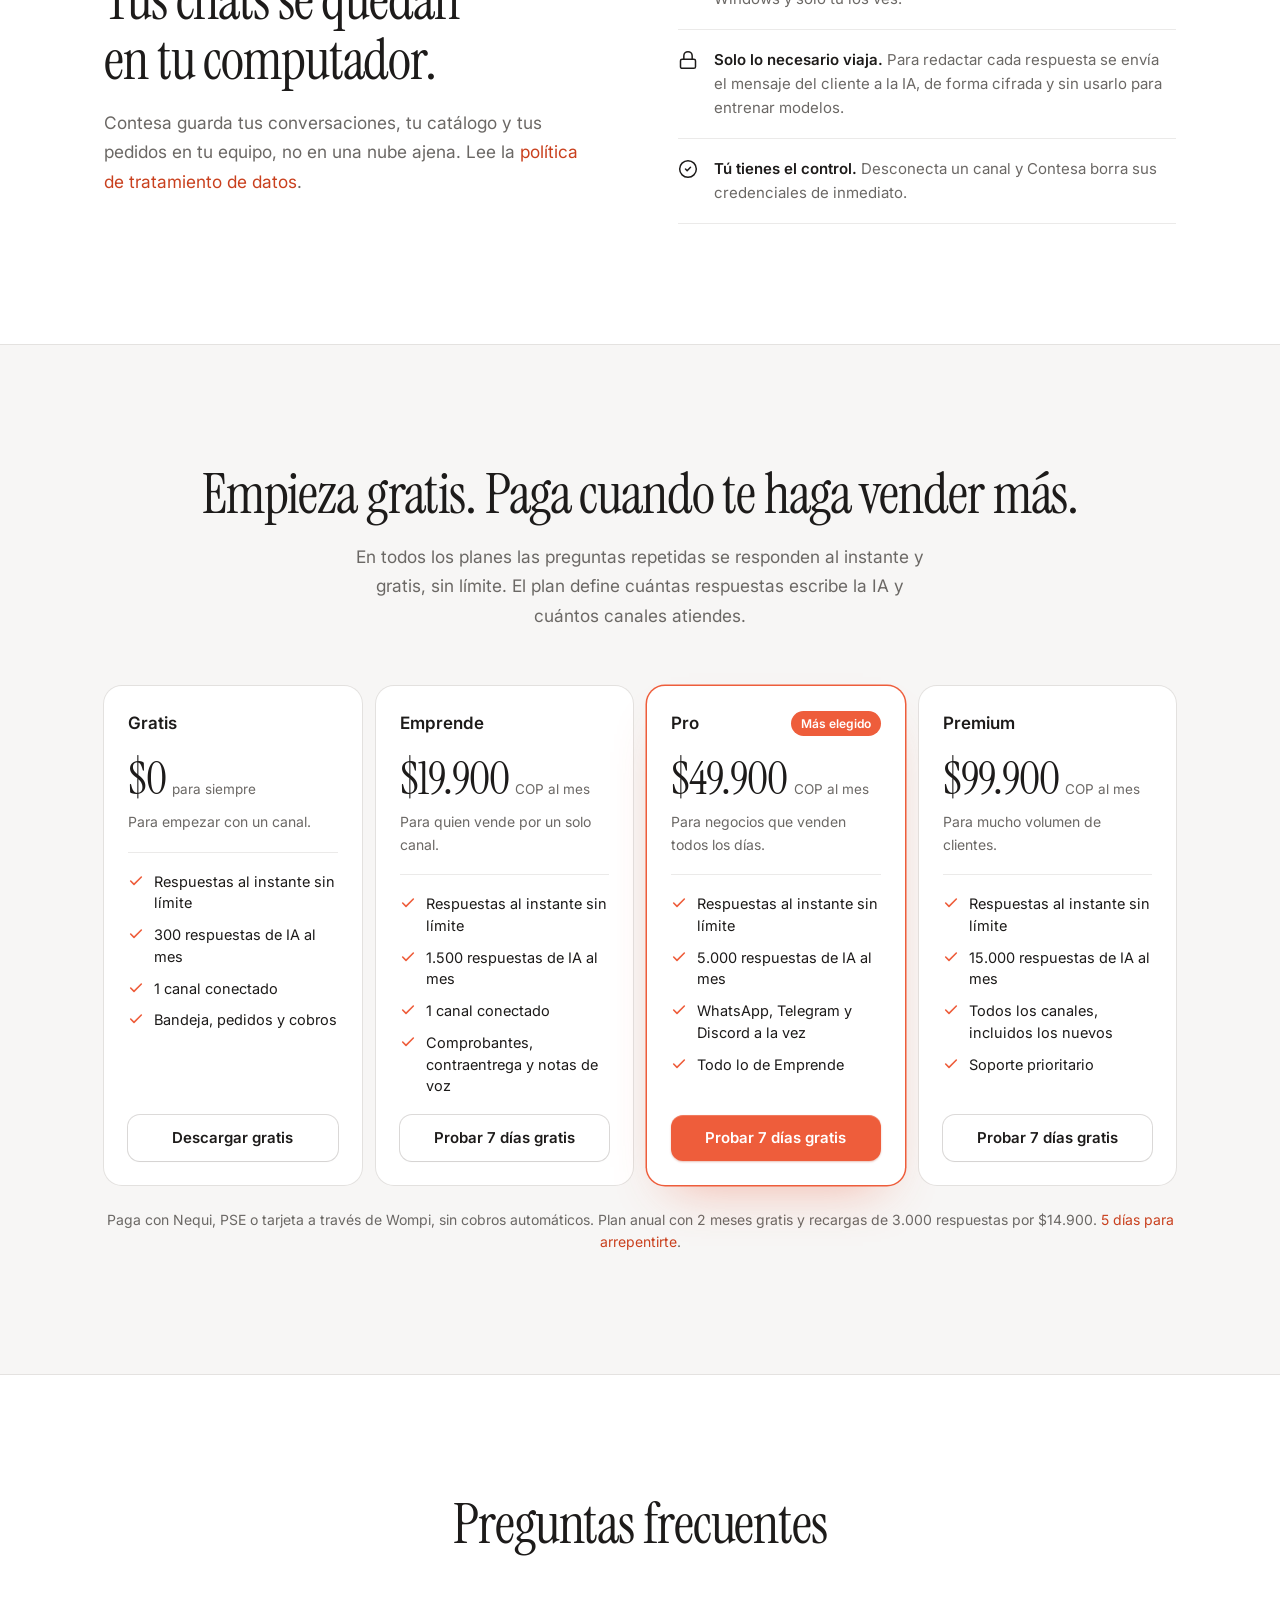
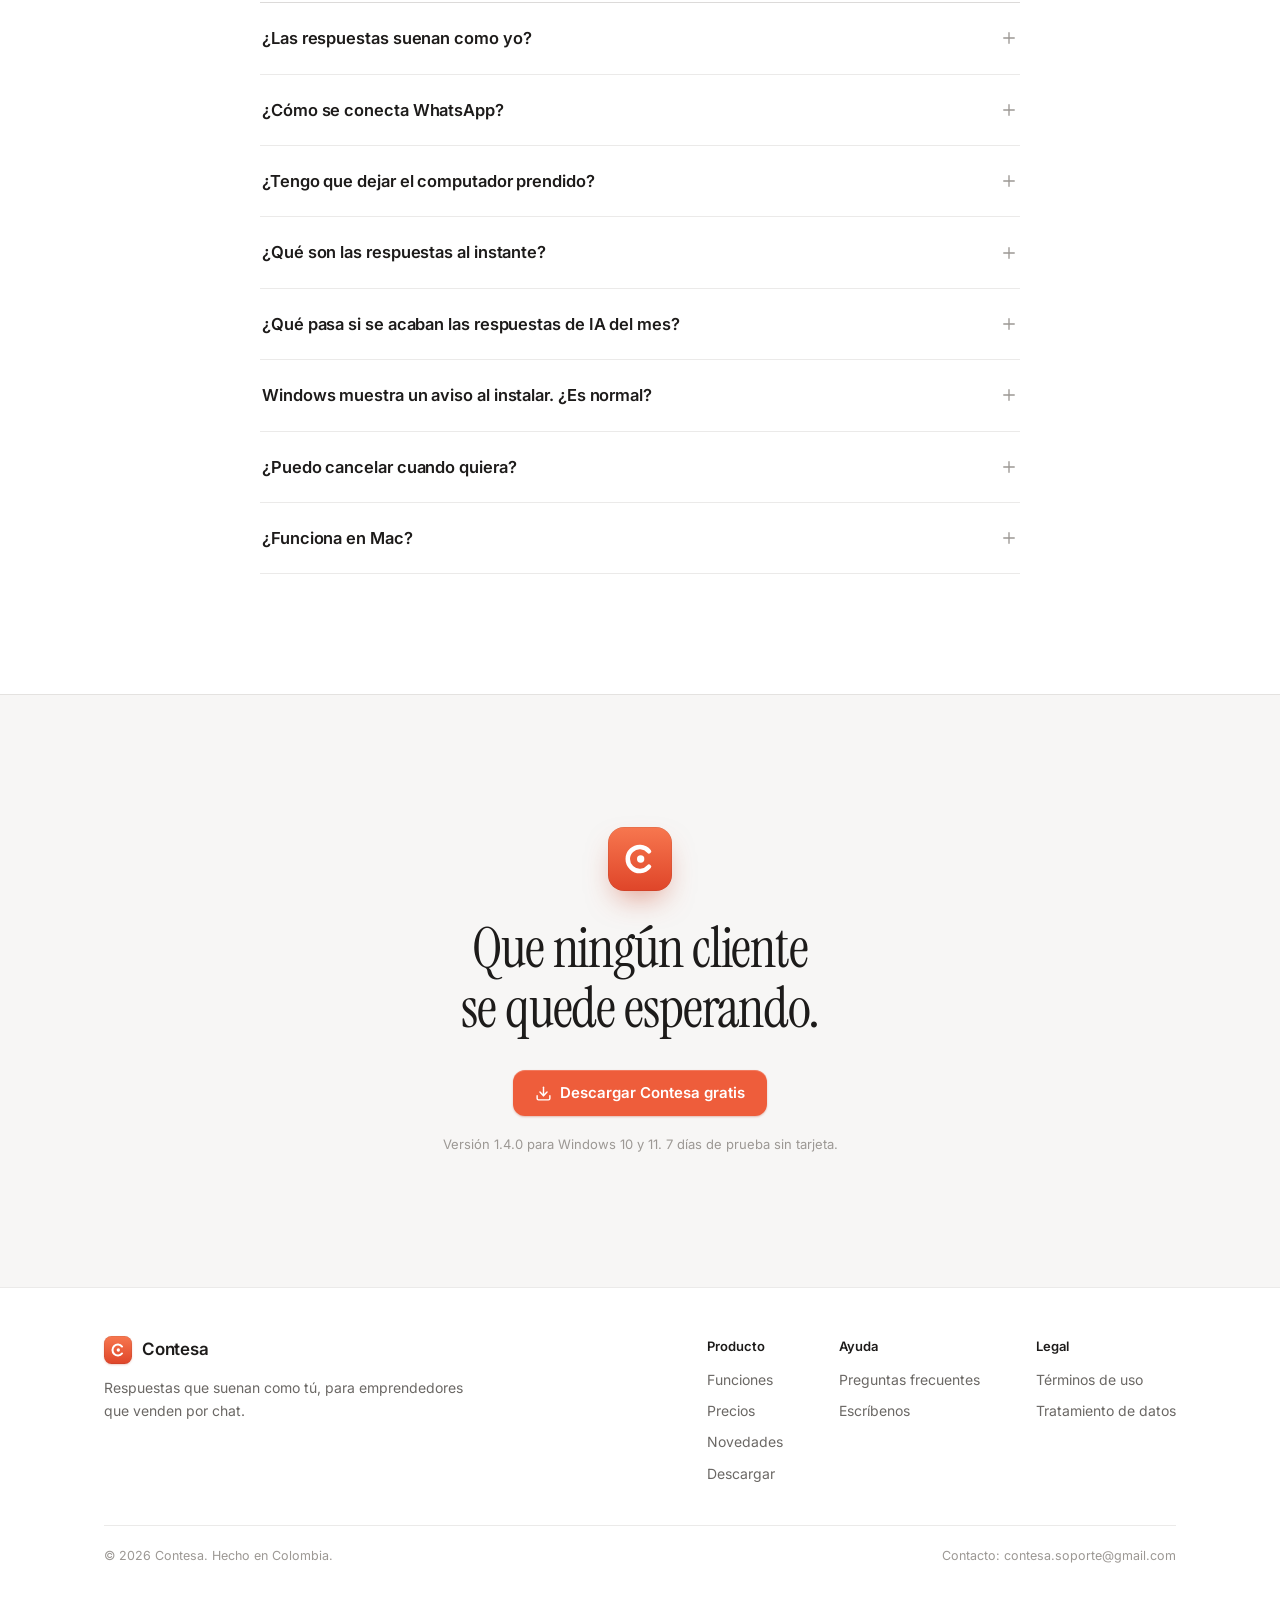
==== commit b4dc5005: "Correo de contacto: contesa.soporte@gmail.com Co-Authored-By: Claude Opus 5.5 <noreply@anthropic.com" ====
--- a/index.html
+++ b/index.html
@@ -773,7 +773,7 @@
         <div class="footer-col">
           <h4>Ayuda</h4>
           <a href="#preguntas">Preguntas frecuentes</a>
-          <a href="mailto:kurucushy2001@gmail.com">Escríbenos</a>
+          <a href="mailto:contesa.soporte@gmail.com">Escríbenos</a>
         </div>
         <div class="footer-col">
           <h4>Legal</h4>
@@ -784,7 +784,7 @@
     </div>
     <div class="footer-bottom">
       <span>© 2026 Contesa. Hecho en Colombia.</span>
-      <span>Contacto: kurucushy2001@gmail.com</span>
+      <span>Contacto: contesa.soporte@gmail.com</span>
     </div>
   </div>
 </footer>
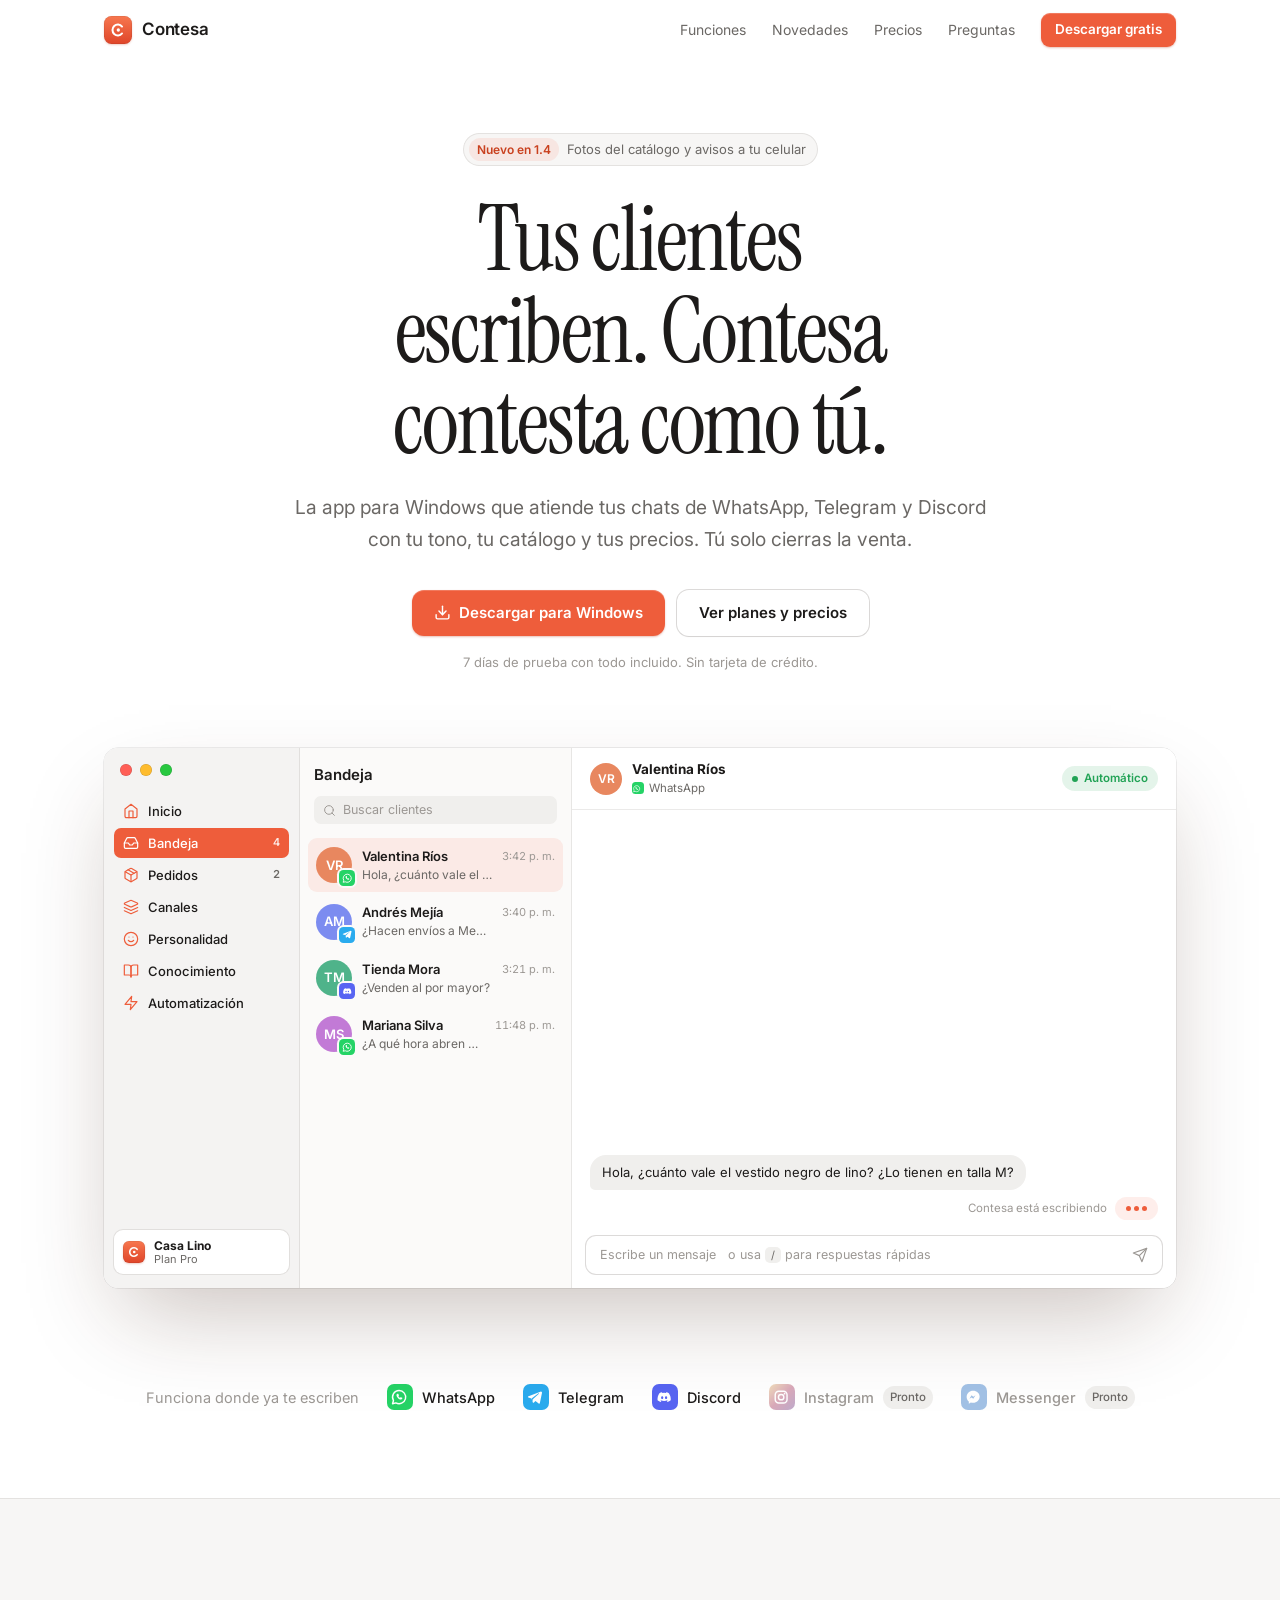
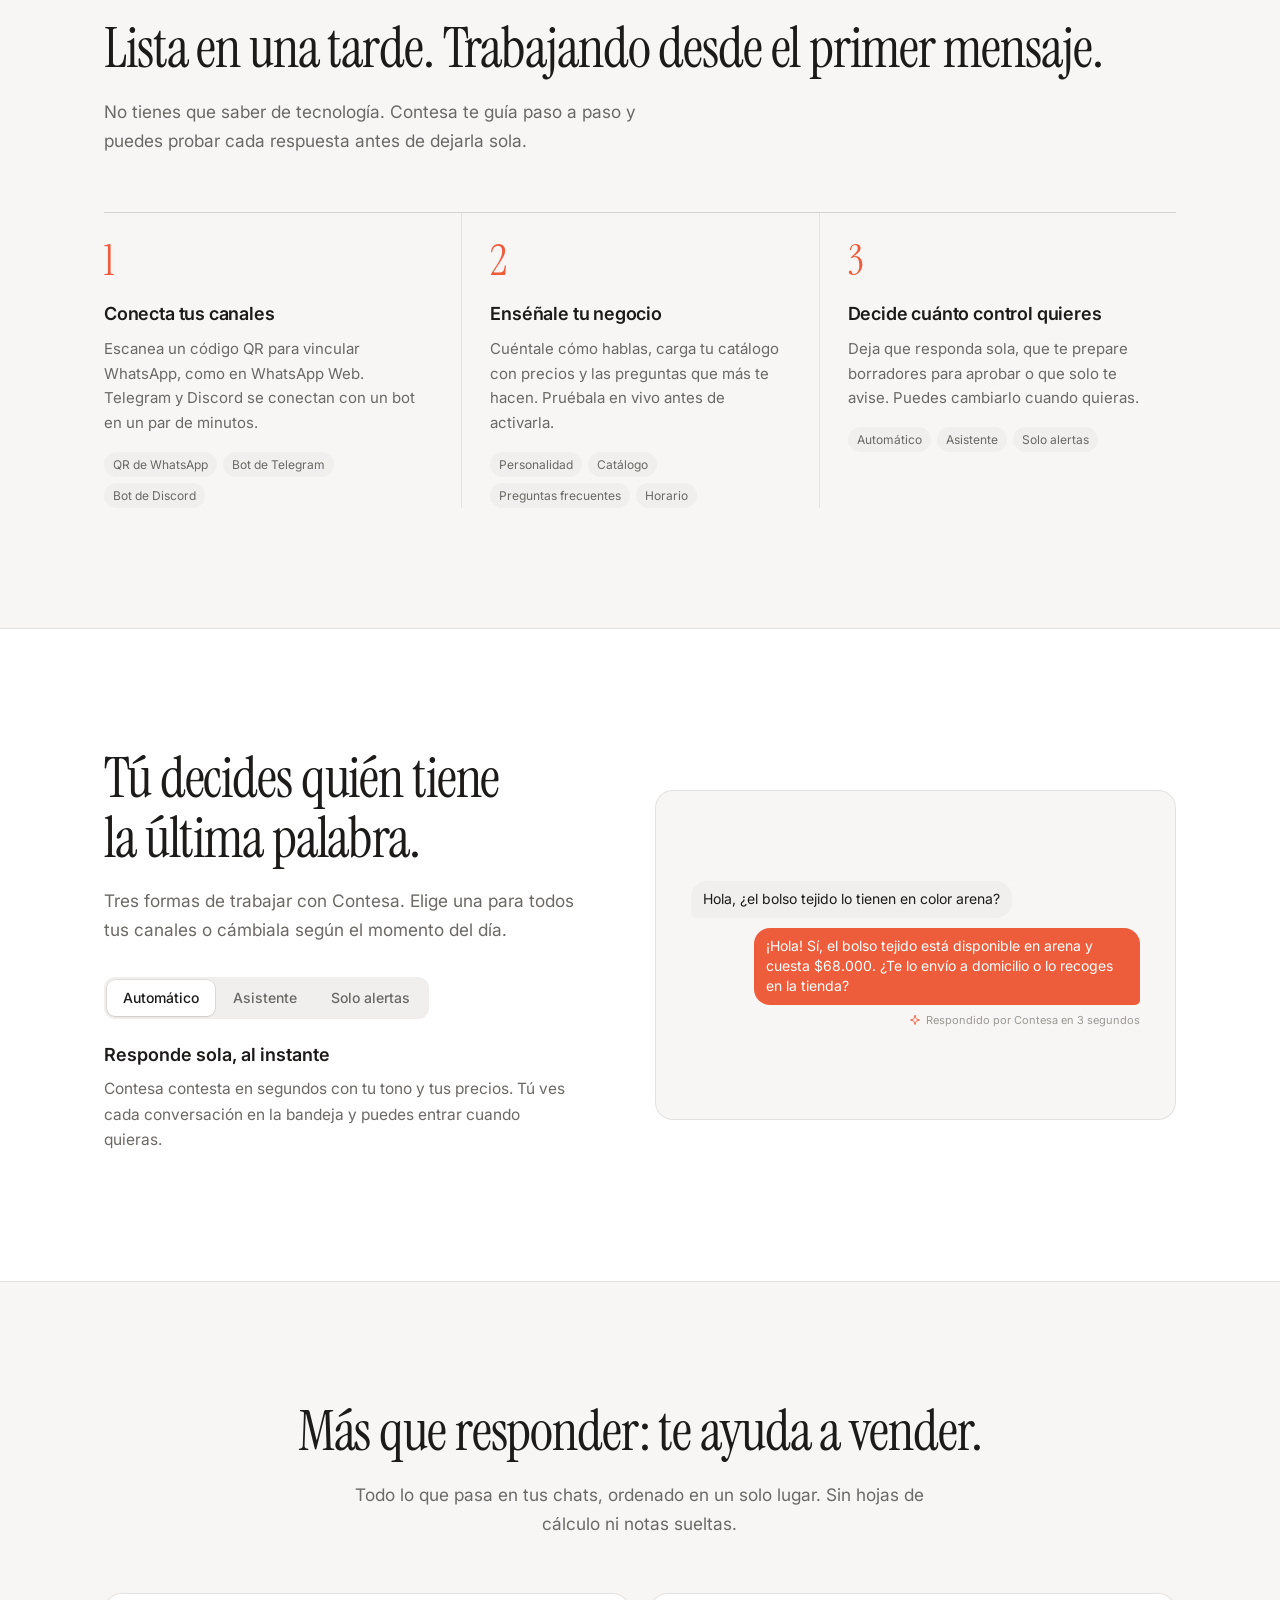
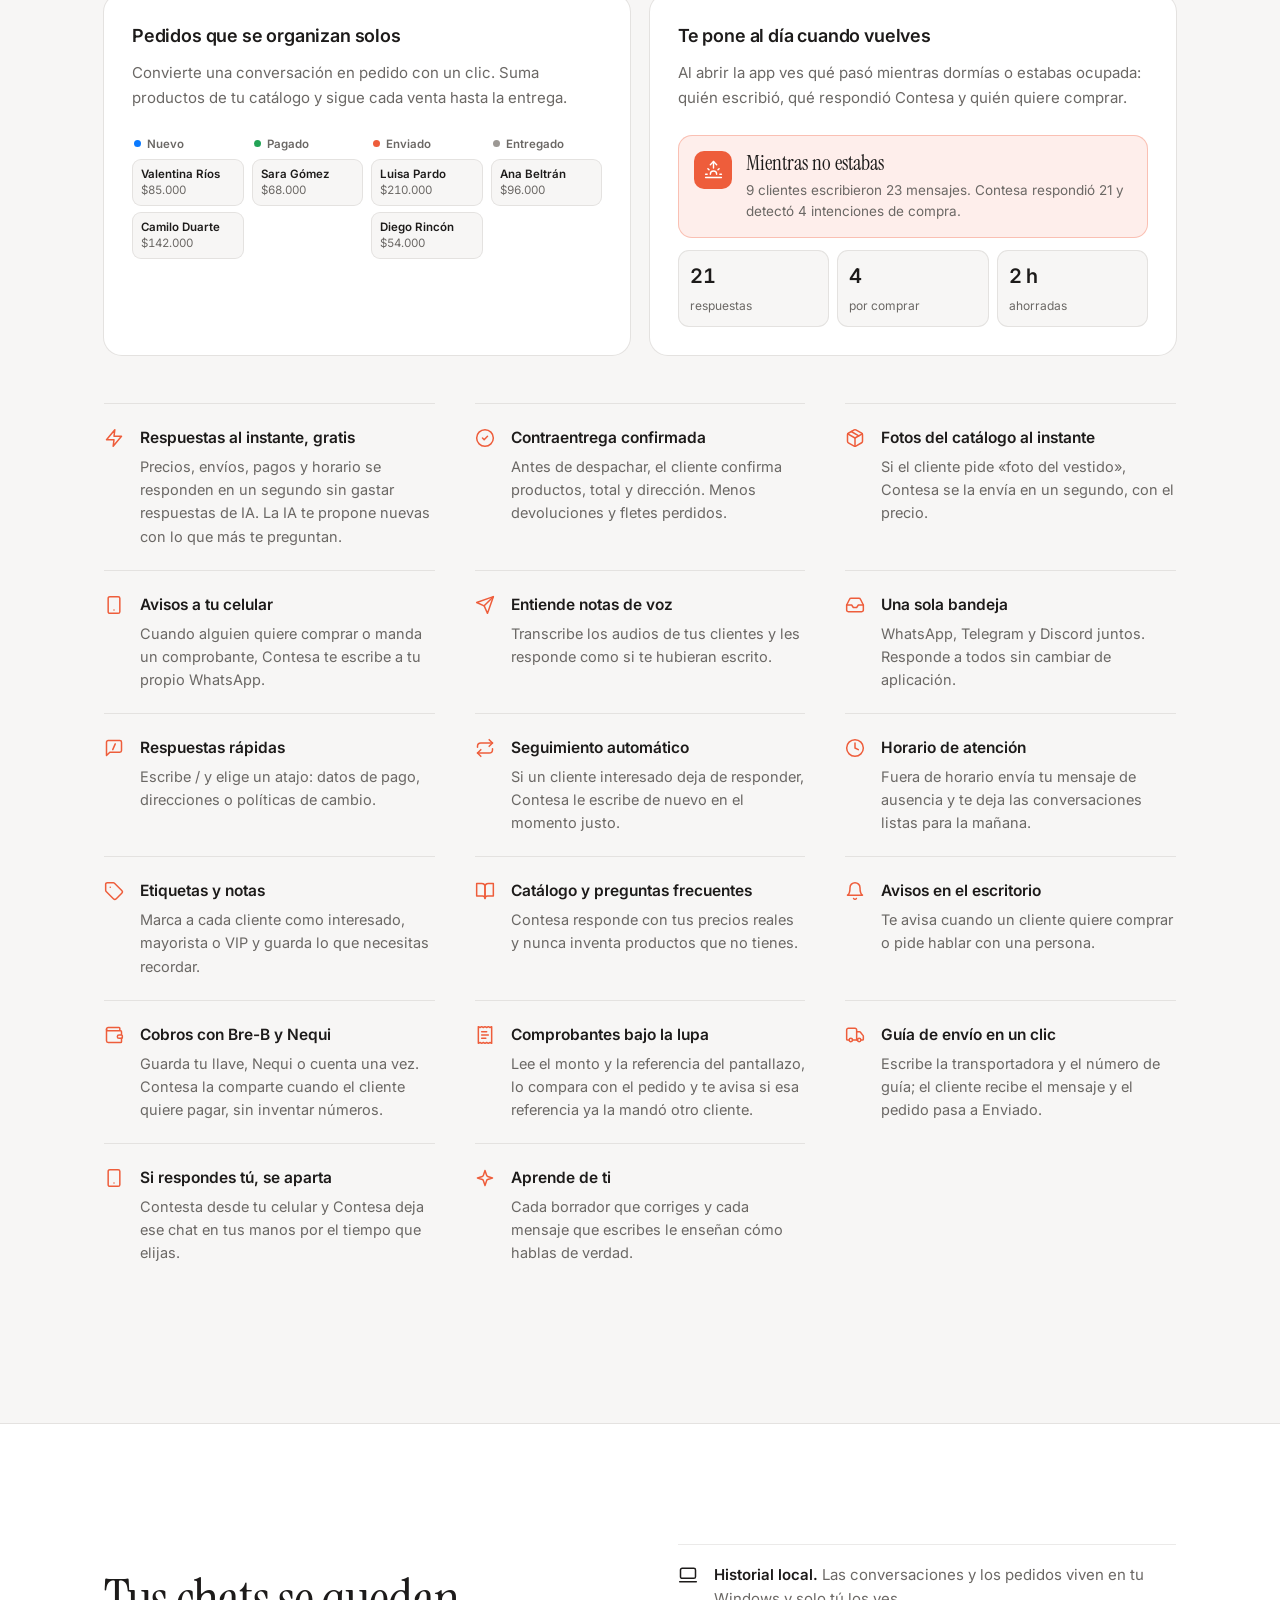
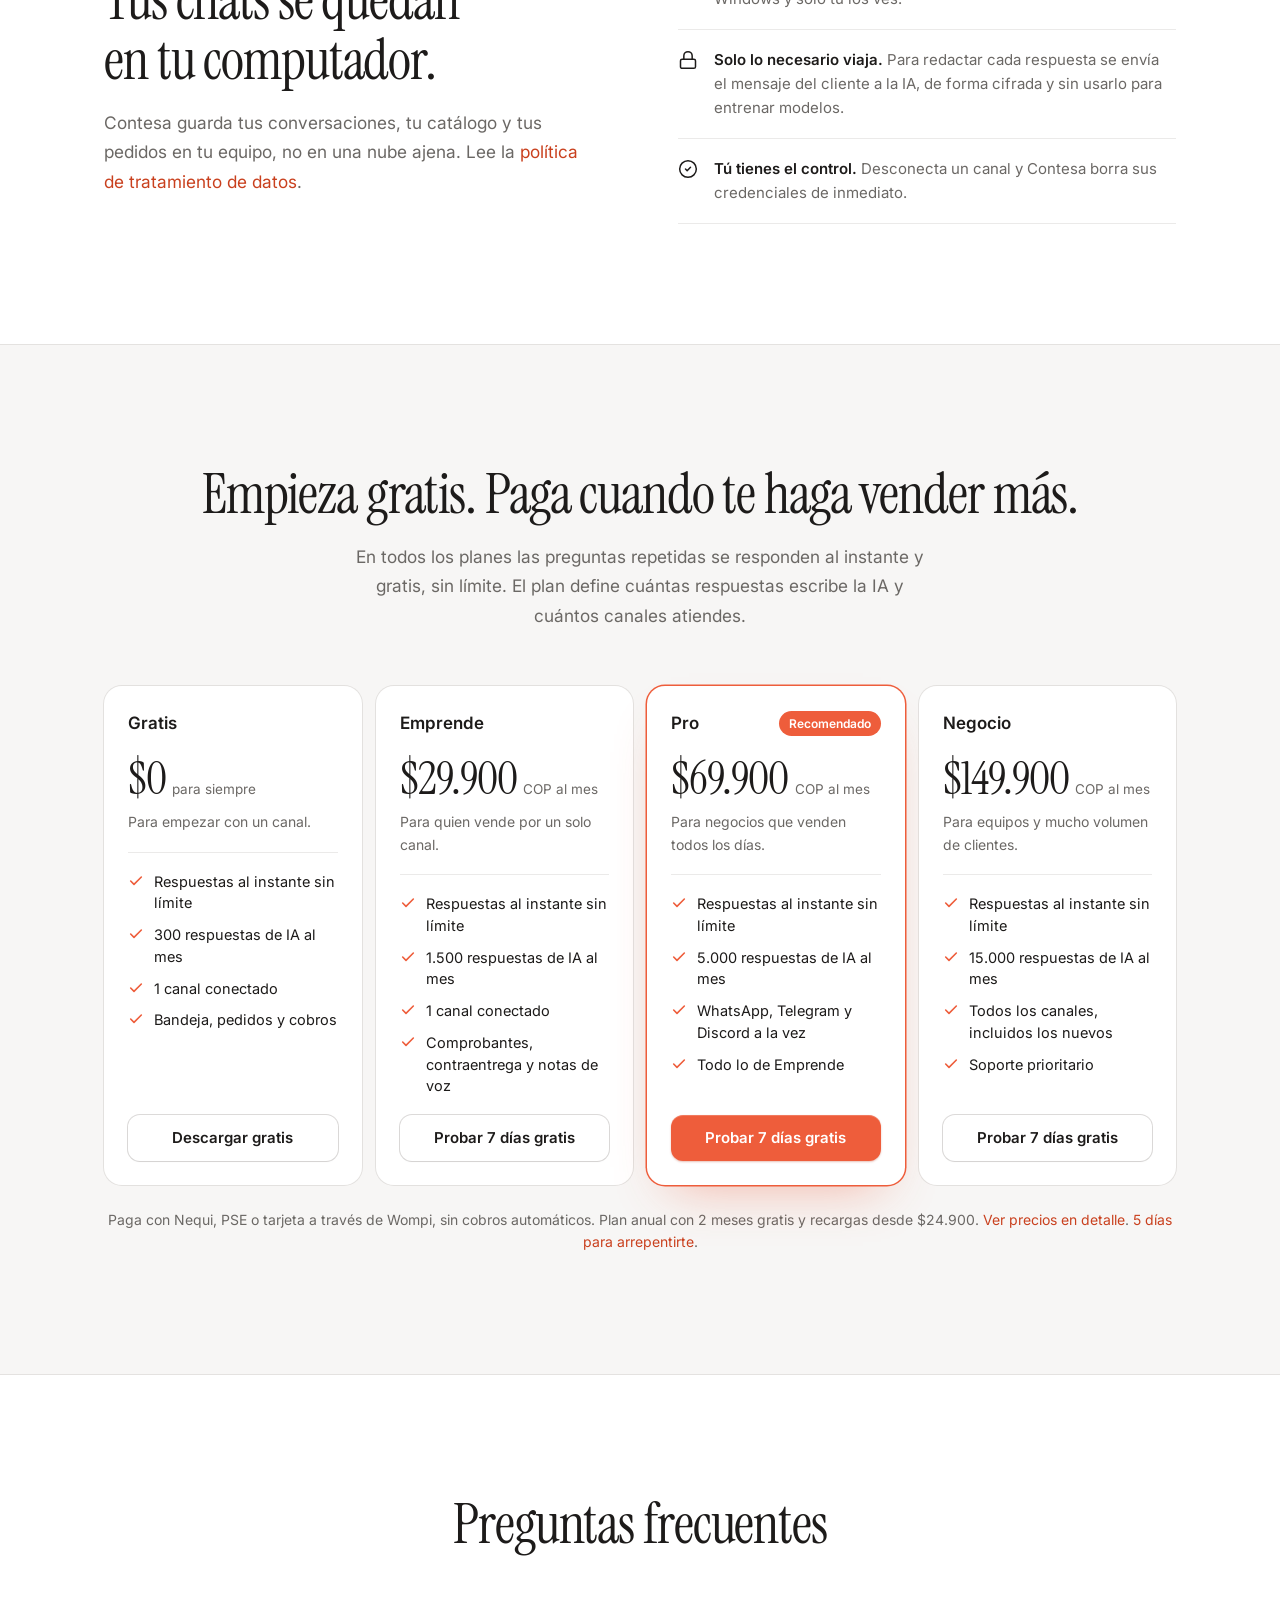
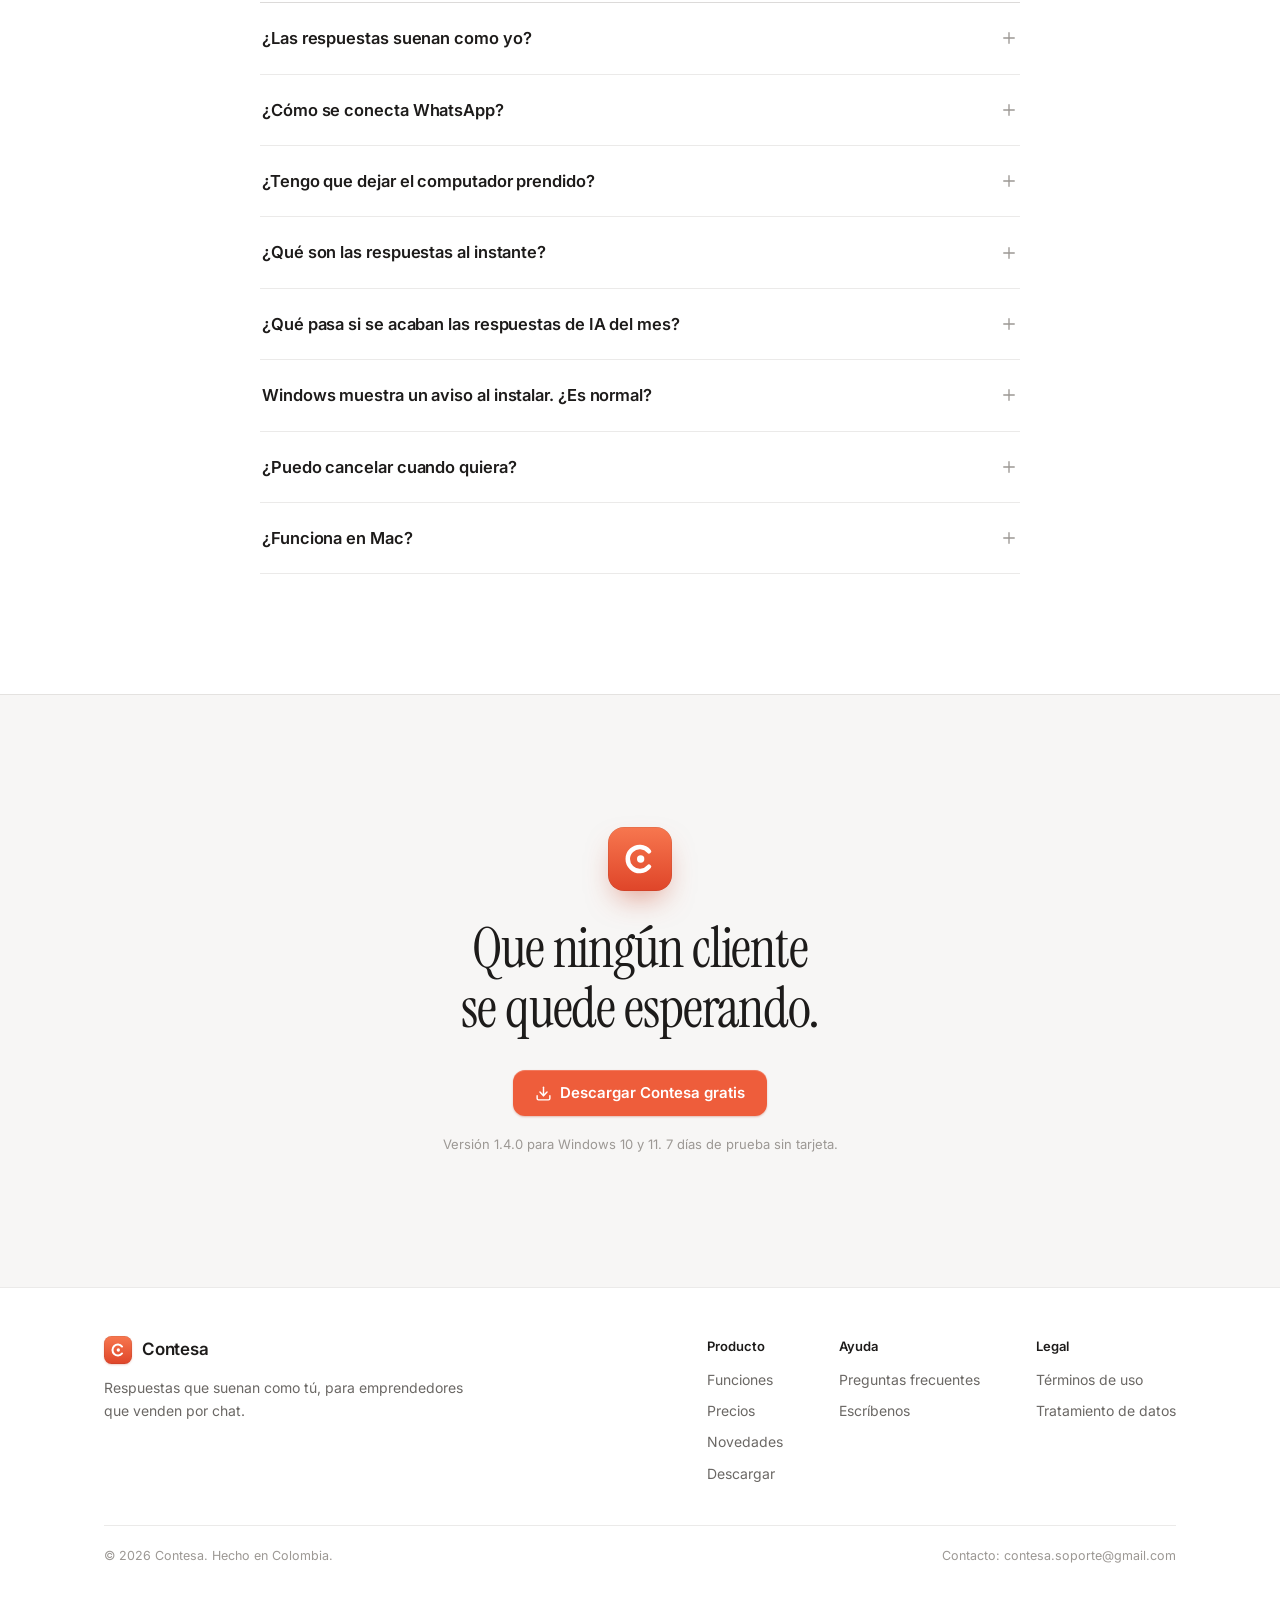
==== commit 9ab38a91: "Página de precios con calculadora, recargas, comparativa y preguntas; precios nuevos Co-Authored-By:" ====
--- a/index.html
+++ b/index.html
@@ -414,7 +414,7 @@
     <ul class="nav-links">
       <li><a href="#funciones">Funciones</a></li>
       <li><a href="novedades.html">Novedades</a></li>
-      <li><a href="#precios">Precios</a></li>
+      <li><a href="precios.html">Precios</a></li>
       <li><a href="#preguntas">Preguntas</a></li>
       <li><a href="https://aura-server-oisv.onrender.com/download" class="btn btn--primary btn--sm">Descargar gratis</a></li>
     </ul>
@@ -660,7 +660,7 @@
         </div>
         <div class="plan">
           <div class="plan-top"><span class="plan-name">Emprende</span></div>
-          <div class="plan-price"><b>$19.900</b><span>COP al mes</span></div>
+          <div class="plan-price"><b>$29.900</b><span>COP al mes</span></div>
           <p class="plan-tag">Para quien vende por un solo canal.</p>
           <ul>
             <li><svg class="ic"><use href="#i-check"/></svg>Respuestas al instante sin límite</li>
@@ -671,8 +671,8 @@
           <a href="https://aura-server-oisv.onrender.com/download" class="btn btn--secondary">Probar 7 días gratis</a>
         </div>
         <div class="plan plan--pro">
-          <div class="plan-top"><span class="plan-name">Pro</span><span class="plan-flag">Más elegido</span></div>
-          <div class="plan-price"><b>$49.900</b><span>COP al mes</span></div>
+          <div class="plan-top"><span class="plan-name">Pro</span><span class="plan-flag">Recomendado</span></div>
+          <div class="plan-price"><b>$69.900</b><span>COP al mes</span></div>
           <p class="plan-tag">Para negocios que venden todos los días.</p>
           <ul>
             <li><svg class="ic"><use href="#i-check"/></svg>Respuestas al instante sin límite</li>
@@ -683,9 +683,9 @@
           <a href="https://aura-server-oisv.onrender.com/download" class="btn btn--primary">Probar 7 días gratis</a>
         </div>
         <div class="plan">
-          <div class="plan-top"><span class="plan-name">Premium</span></div>
-          <div class="plan-price"><b>$99.900</b><span>COP al mes</span></div>
-          <p class="plan-tag">Para mucho volumen de clientes.</p>
+          <div class="plan-top"><span class="plan-name">Negocio</span></div>
+          <div class="plan-price"><b>$149.900</b><span>COP al mes</span></div>
+          <p class="plan-tag">Para equipos y mucho volumen de clientes.</p>
           <ul>
             <li><svg class="ic"><use href="#i-check"/></svg>Respuestas al instante sin límite</li>
             <li><svg class="ic"><use href="#i-check"/></svg>15.000 respuestas de IA al mes</li>
@@ -695,7 +695,7 @@
           <a href="https://aura-server-oisv.onrender.com/download" class="btn btn--secondary">Probar 7 días gratis</a>
         </div>
       </div>
-      <p class="plans-note">Paga con Nequi, PSE o tarjeta a través de Wompi, sin cobros automáticos. Plan anual con 2 meses gratis y recargas de 3.000 respuestas por $14.900. <a href="terminos.html#retracto" style="color:var(--accent-ink)">5 días para arrepentirte</a>.</p>
+      <p class="plans-note">Paga con Nequi, PSE o tarjeta a través de Wompi, sin cobros automáticos. Plan anual con 2 meses gratis y recargas desde $24.900. <a href="precios.html" style="color:var(--accent-ink)">Ver precios en detalle</a>. <a href="terminos.html#retracto" style="color:var(--accent-ink)">5 días para arrepentirte</a>.</p>
     </div>
   </section>
 
@@ -716,7 +716,7 @@
         </details>
         <details>
           <summary>¿Tengo que dejar el computador prendido?<svg class="ic"><use href="#i-plus"/></svg></summary>
-          <div class="faq-a"><p>Sí. Contesa responde mientras la app está abierta, aunque sea minimizada en la bandeja de Windows. Se abre sola al encender el computador y evita que Windows la suspenda. Si apagas el equipo, los mensajes te esperan y puedes responderlos al volver.</p><p>Lo importante te llega también al celular: cuando alguien quiere comprar o manda un comprobante, Contesa te escribe a tu propio WhatsApp.</p></div>
+          <div class="faq-a"><p>Sí. Contesa responde mientras la app está abierta, aunque sea minimizada en la bandeja de Windows. Se abre sola al encender el computador y evita que Windows la suspenda. Si apagas el equipo y tienes un celular Android vinculado, el celular sigue respondiendo tus WhatsApp hasta que vuelvas. <a href="celular.html">Contesa en tu celular</a>.</p><p>Lo importante te llega también al celular: cuando alguien quiere comprar o manda un comprobante, Contesa te escribe a tu propio WhatsApp.</p></div>
         </details>
         <details>
           <summary>¿Qué son las respuestas al instante?<svg class="ic"><use href="#i-plus"/></svg></summary>
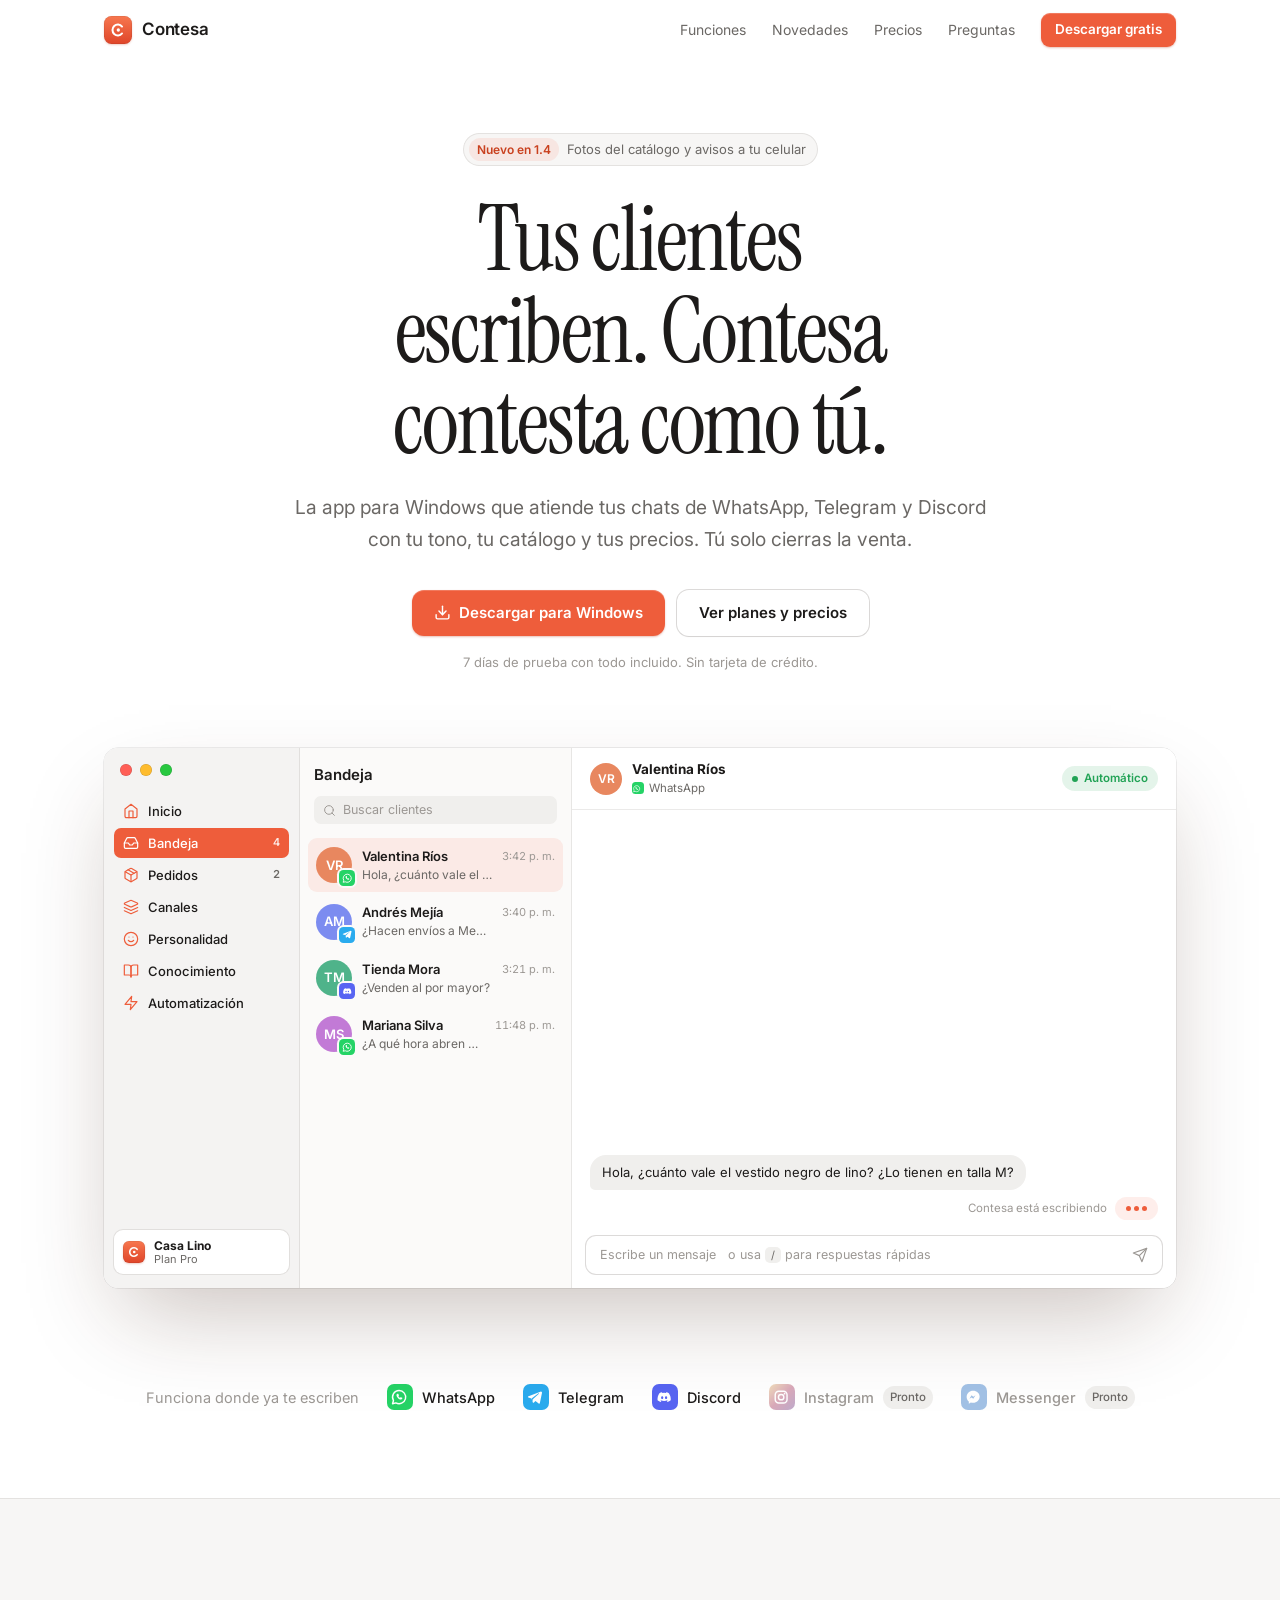
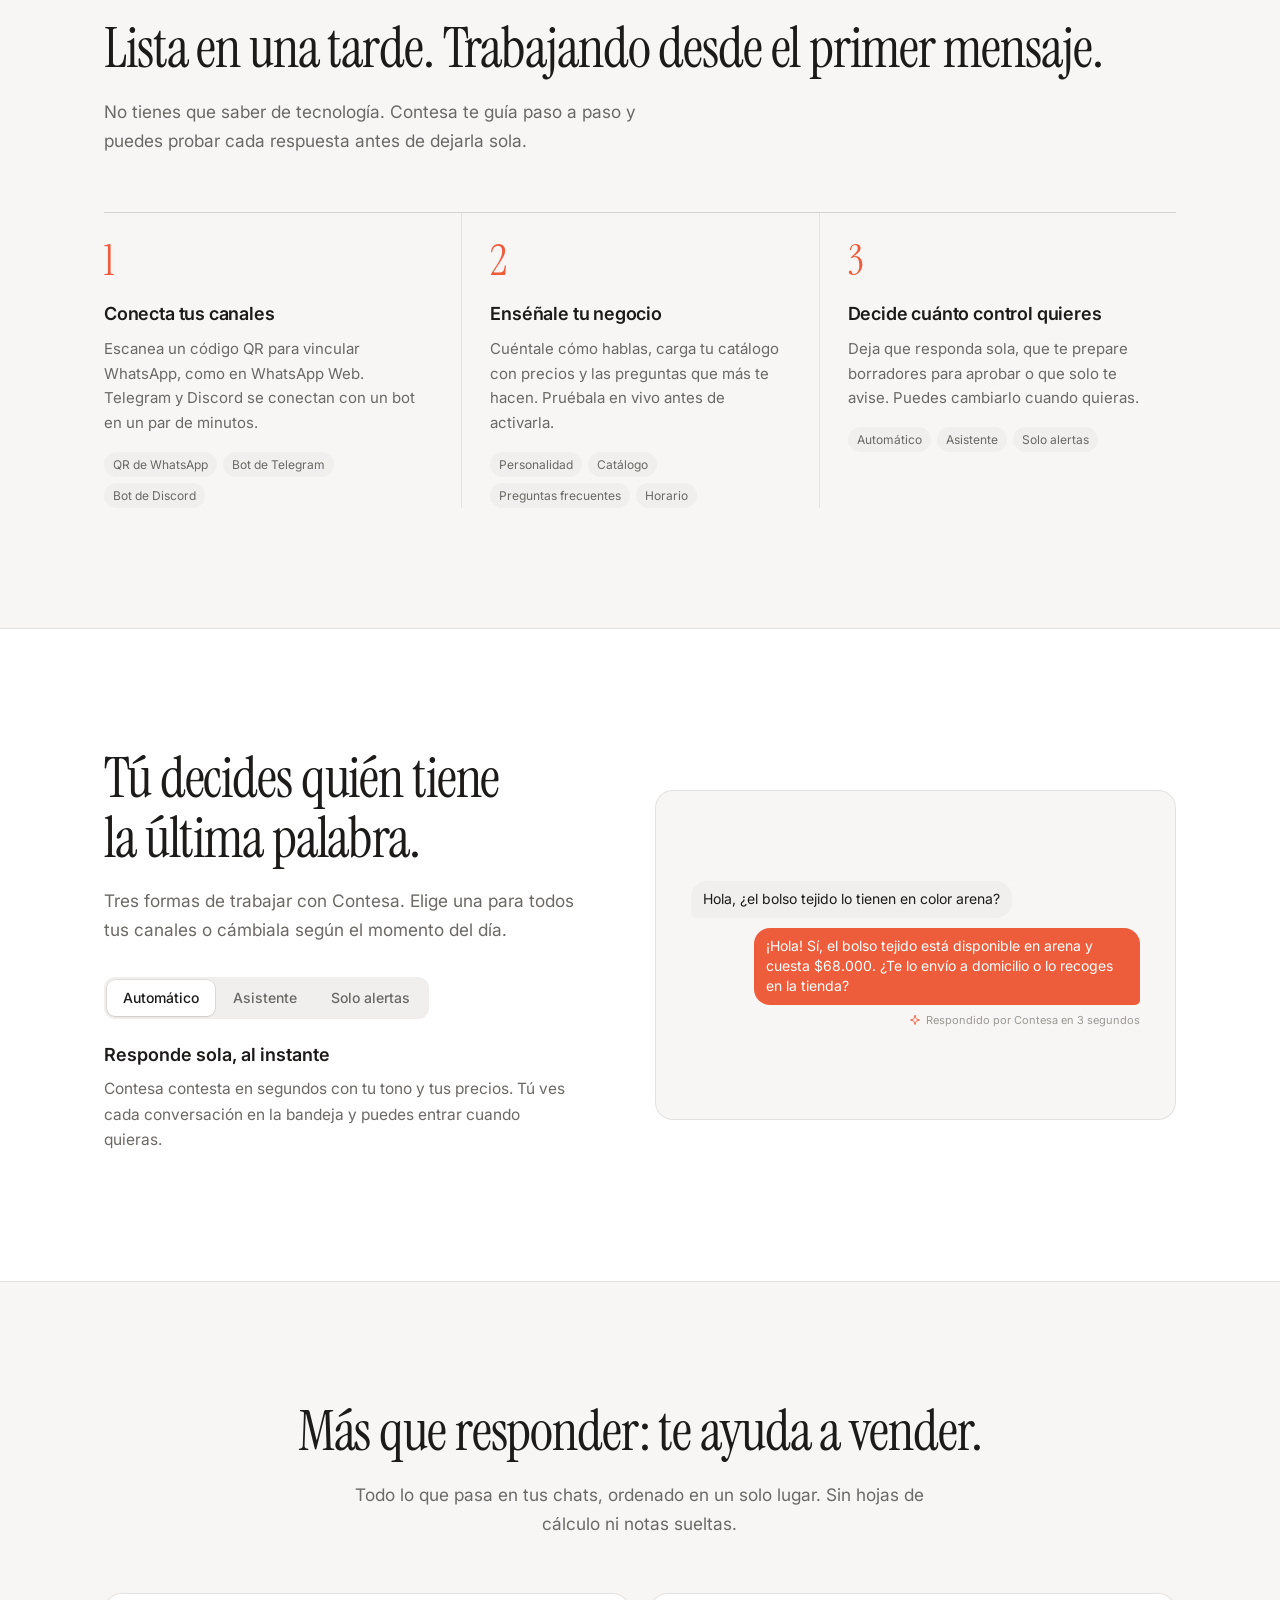
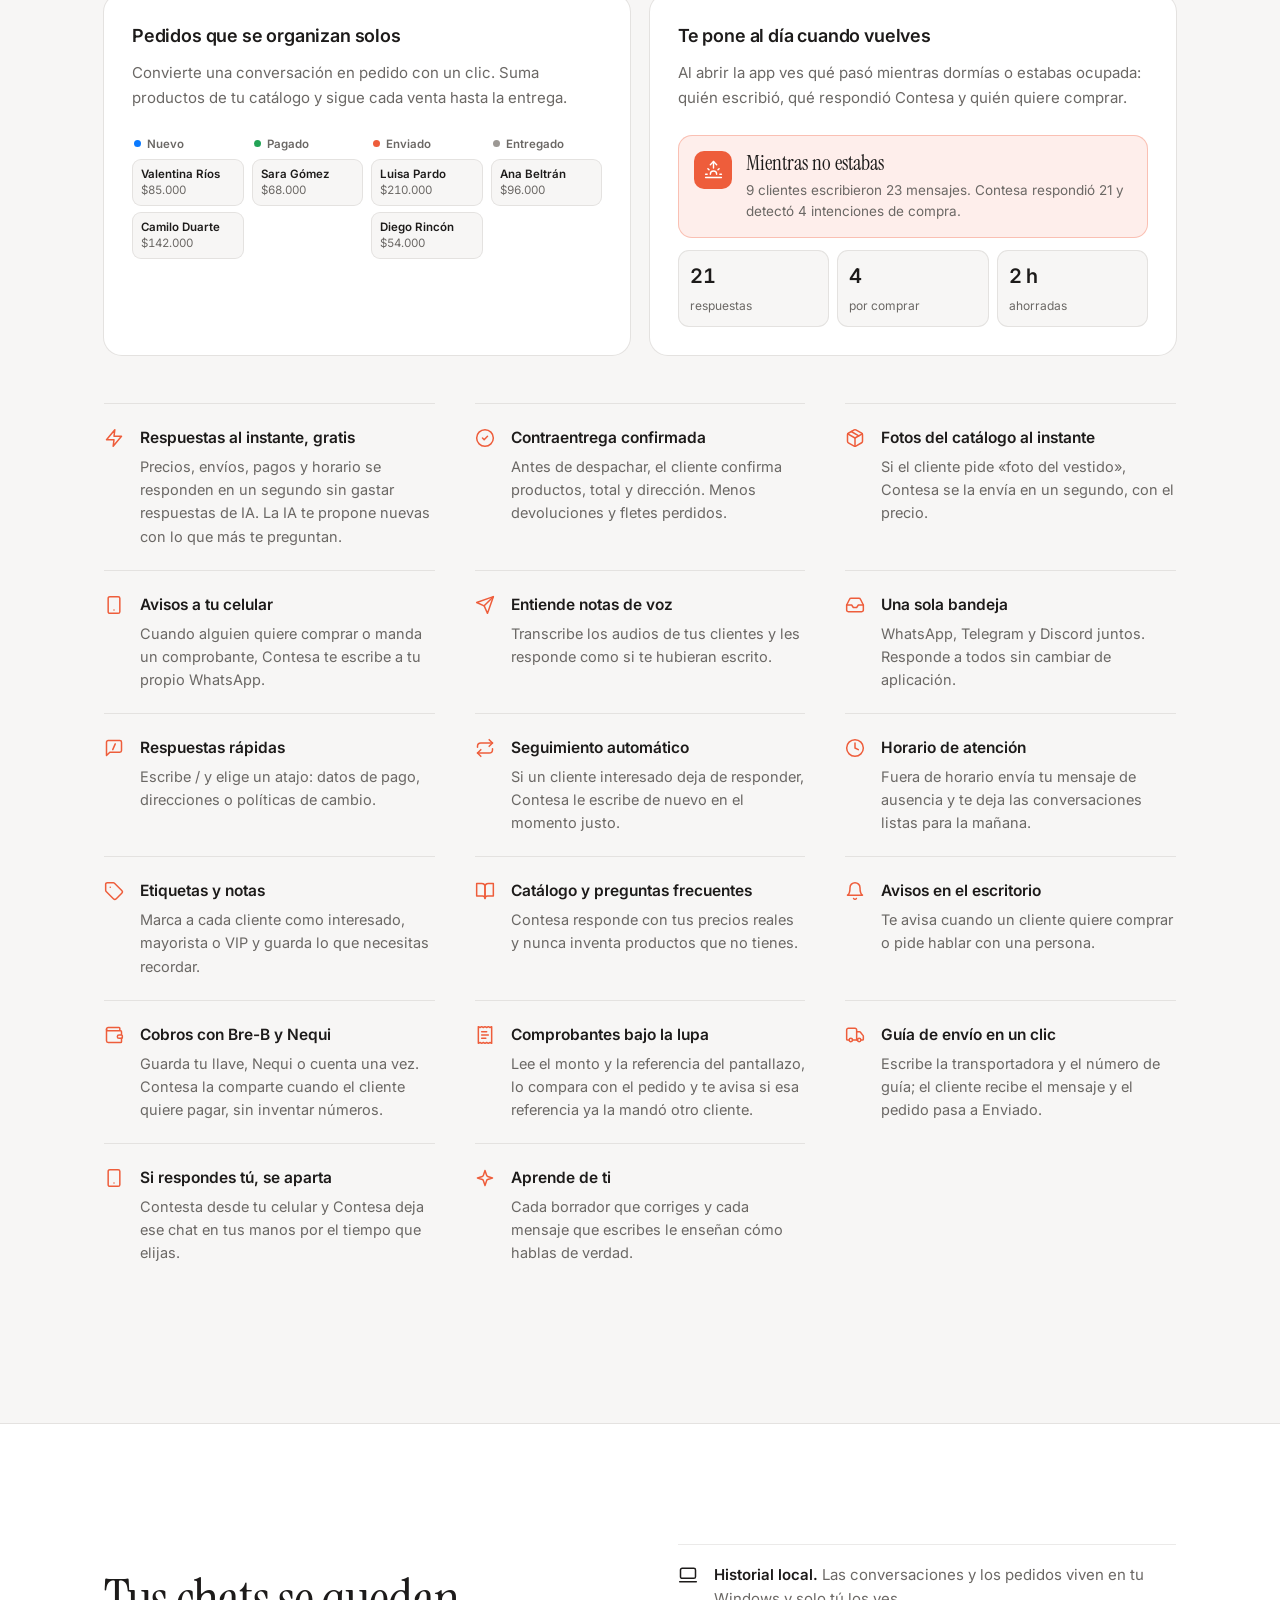
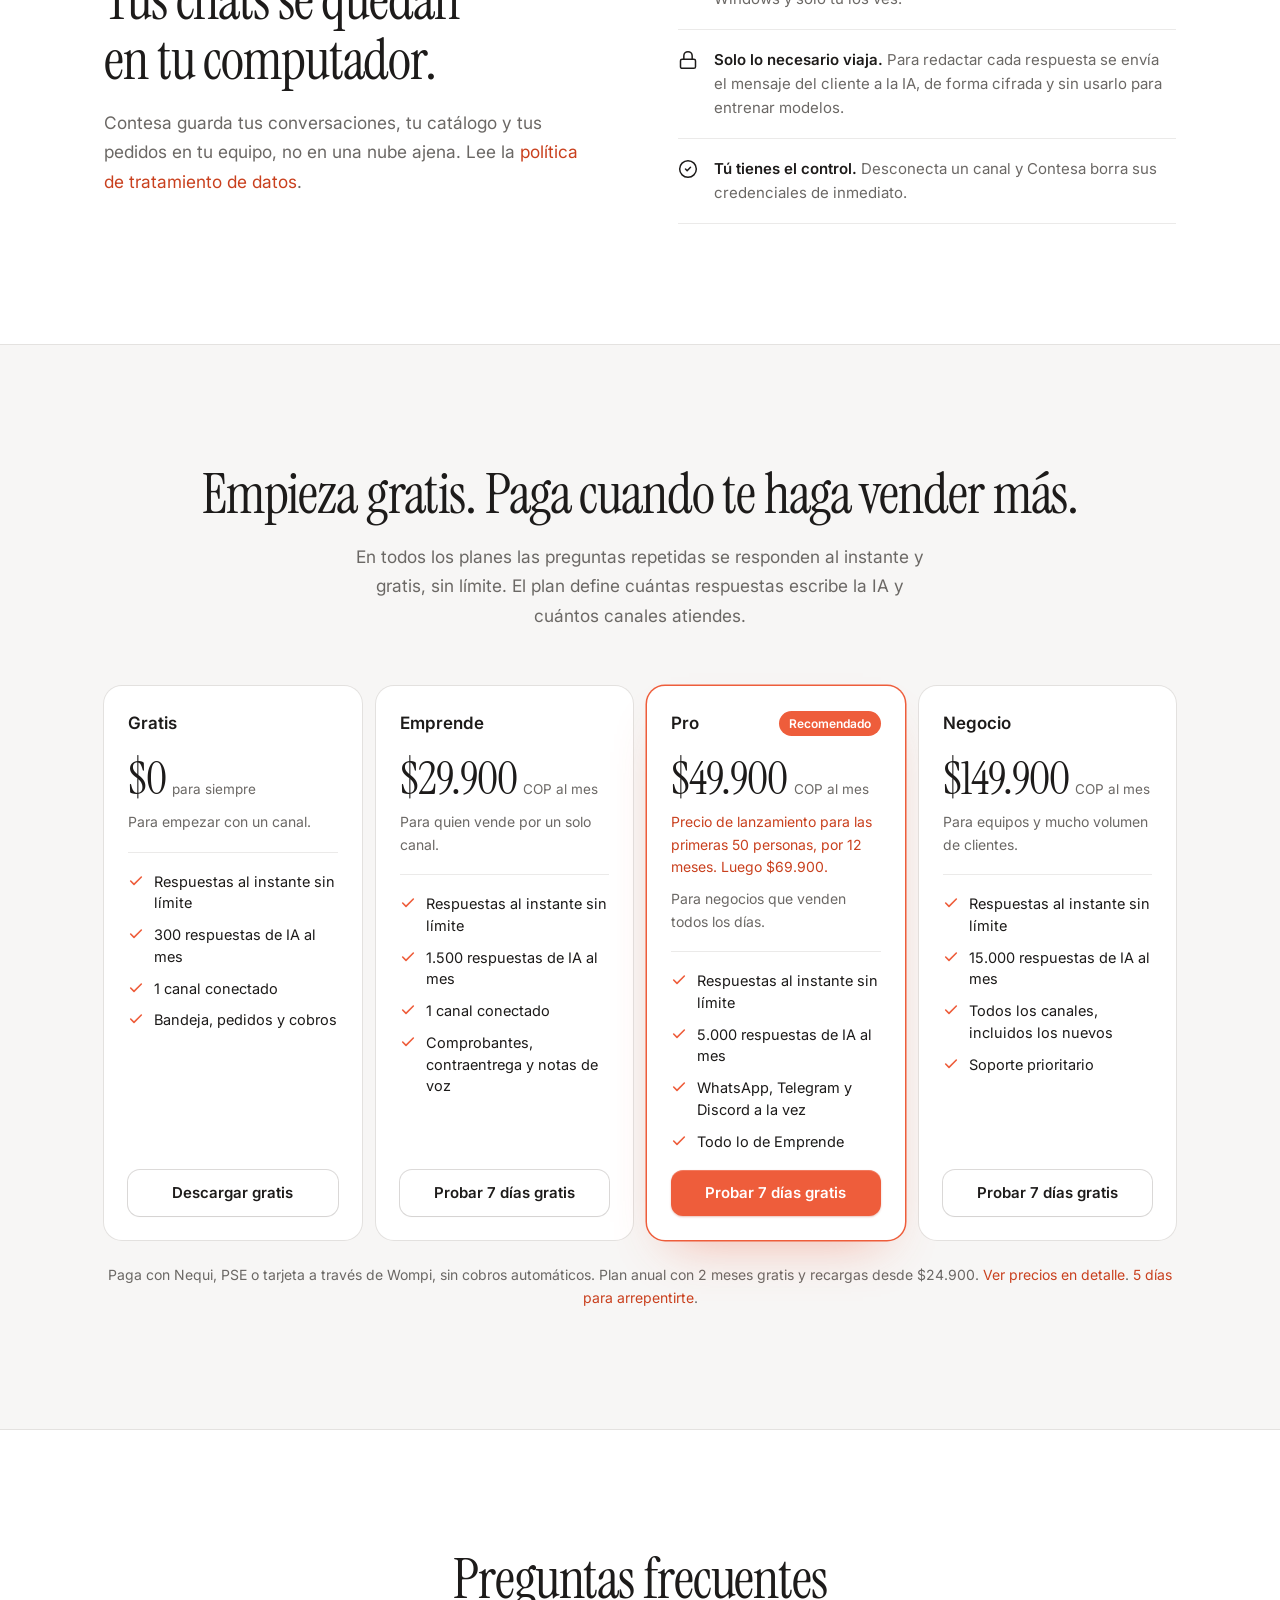
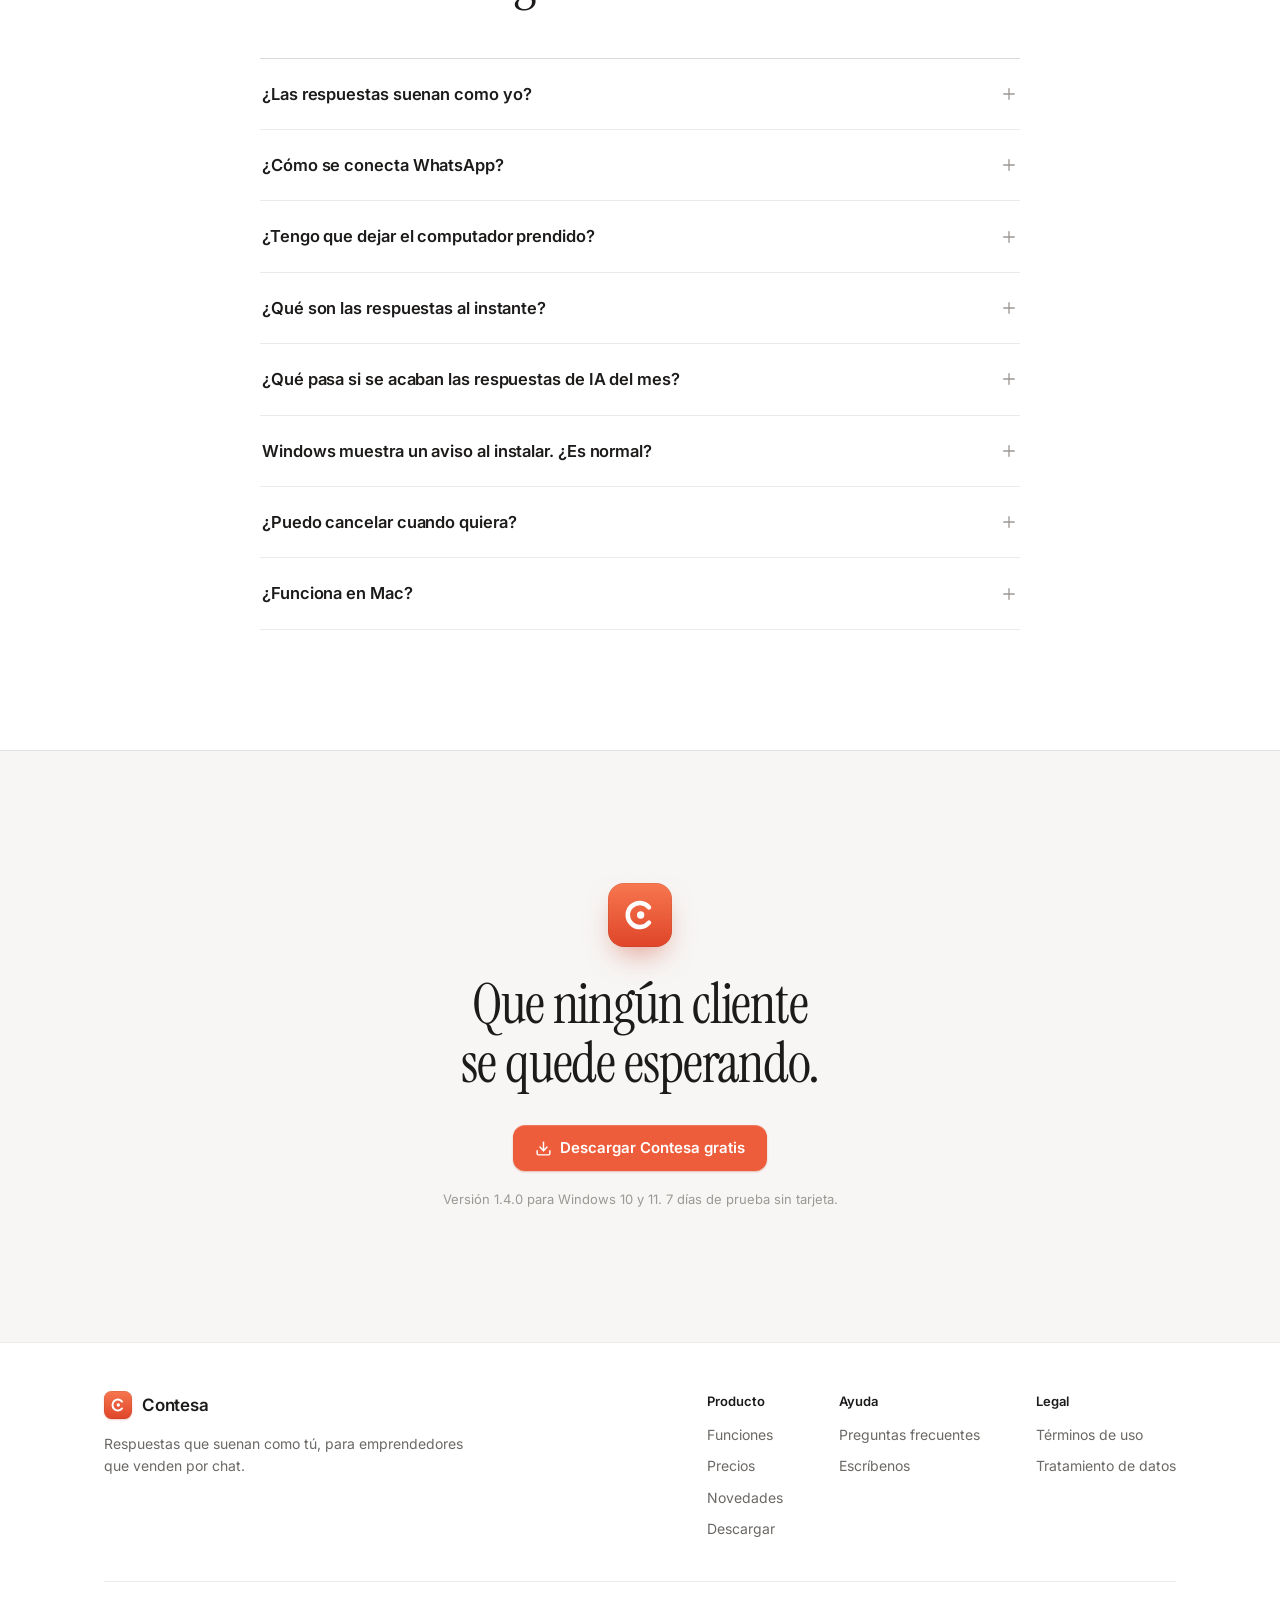
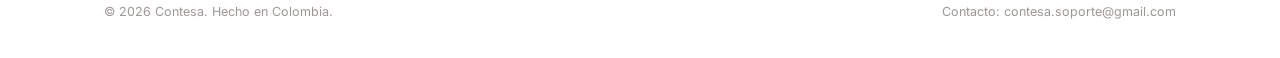
==== commit 8090eeba: "Precio de lanzamiento de Pro en la web Co-Authored-By: Claude Opus 5.5 <noreply@anthropic.com>" ====
--- a/index.html
+++ b/index.html
@@ -672,7 +672,8 @@
         </div>
         <div class="plan plan--pro">
           <div class="plan-top"><span class="plan-name">Pro</span><span class="plan-flag">Recomendado</span></div>
-          <div class="plan-price"><b>$69.900</b><span>COP al mes</span></div>
+          <div class="plan-price"><b>$49.900</b><span>COP al mes</span></div>
+          <p class="plan-tag" style="color:var(--accent-ink)">Precio de lanzamiento para las primeras 50 personas, por 12 meses. Luego $69.900.</p>
           <p class="plan-tag">Para negocios que venden todos los días.</p>
           <ul>
             <li><svg class="ic"><use href="#i-check"/></svg>Respuestas al instante sin límite</li>
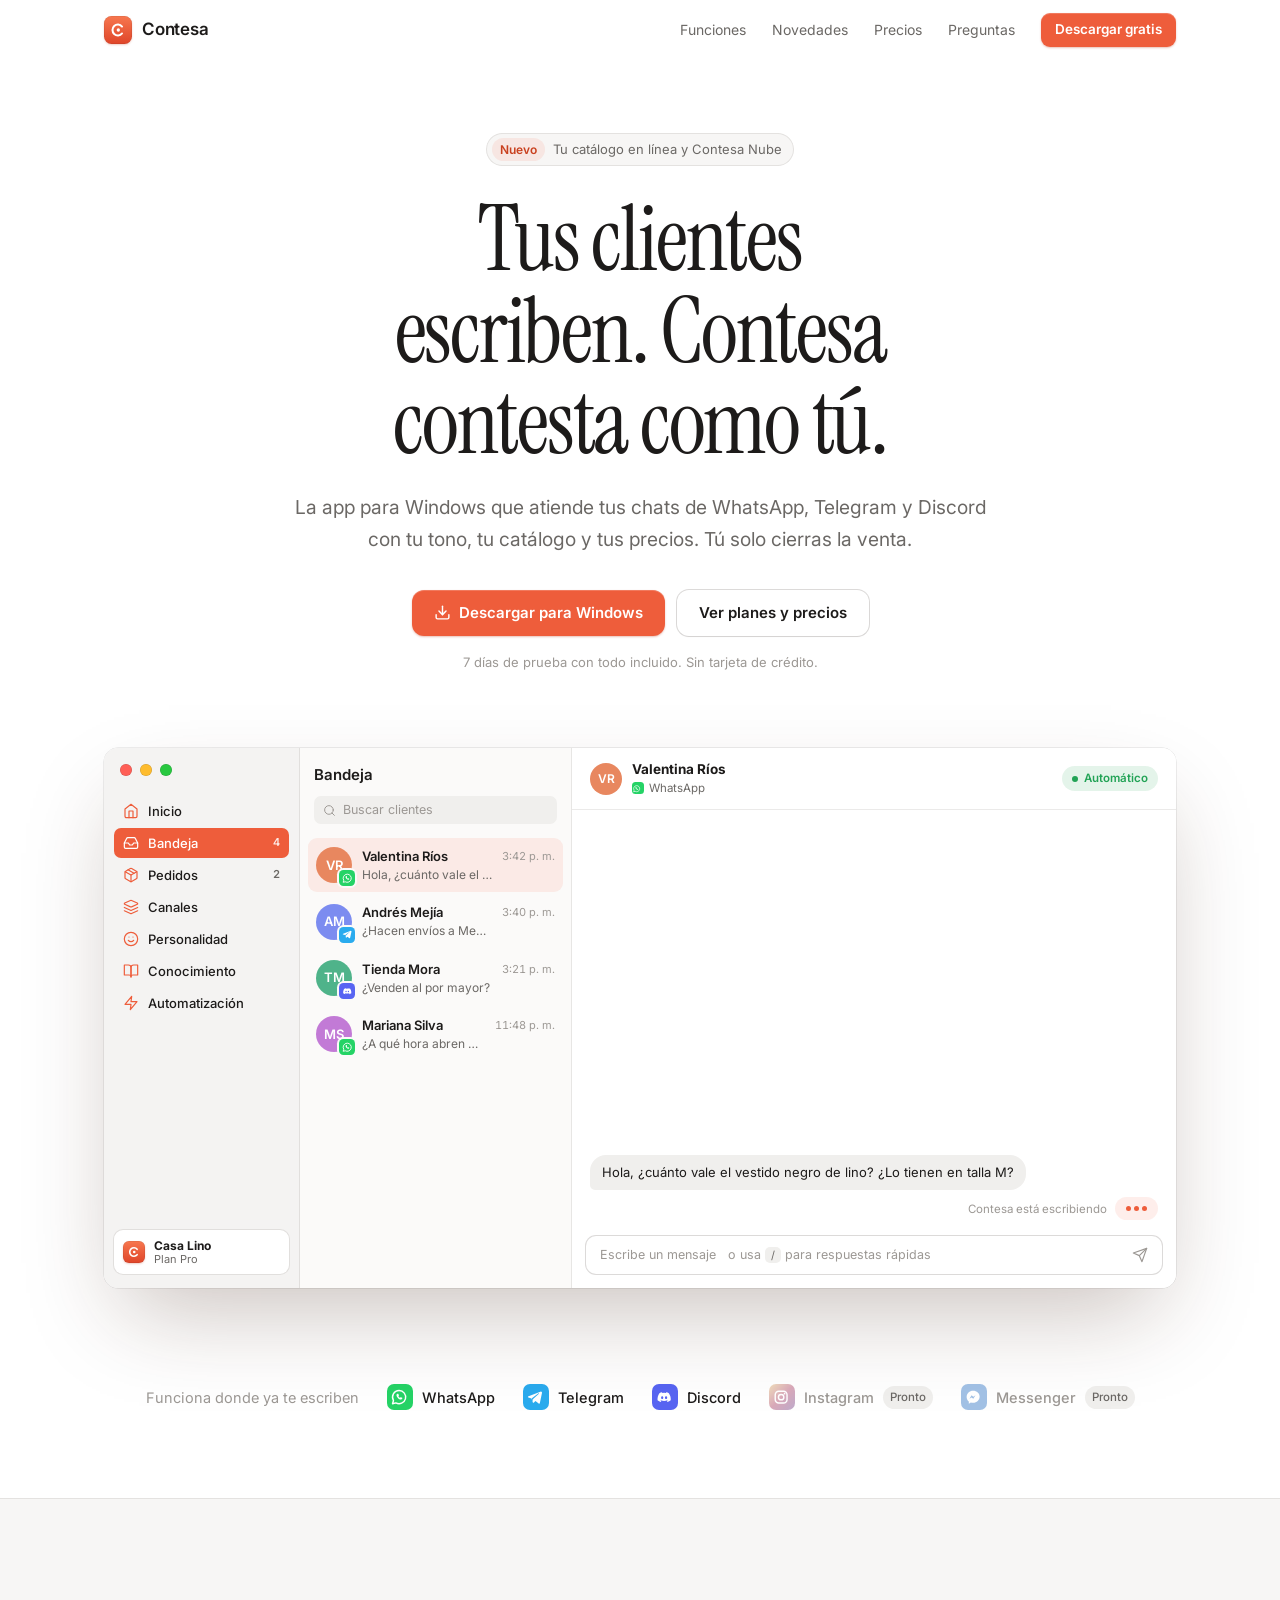
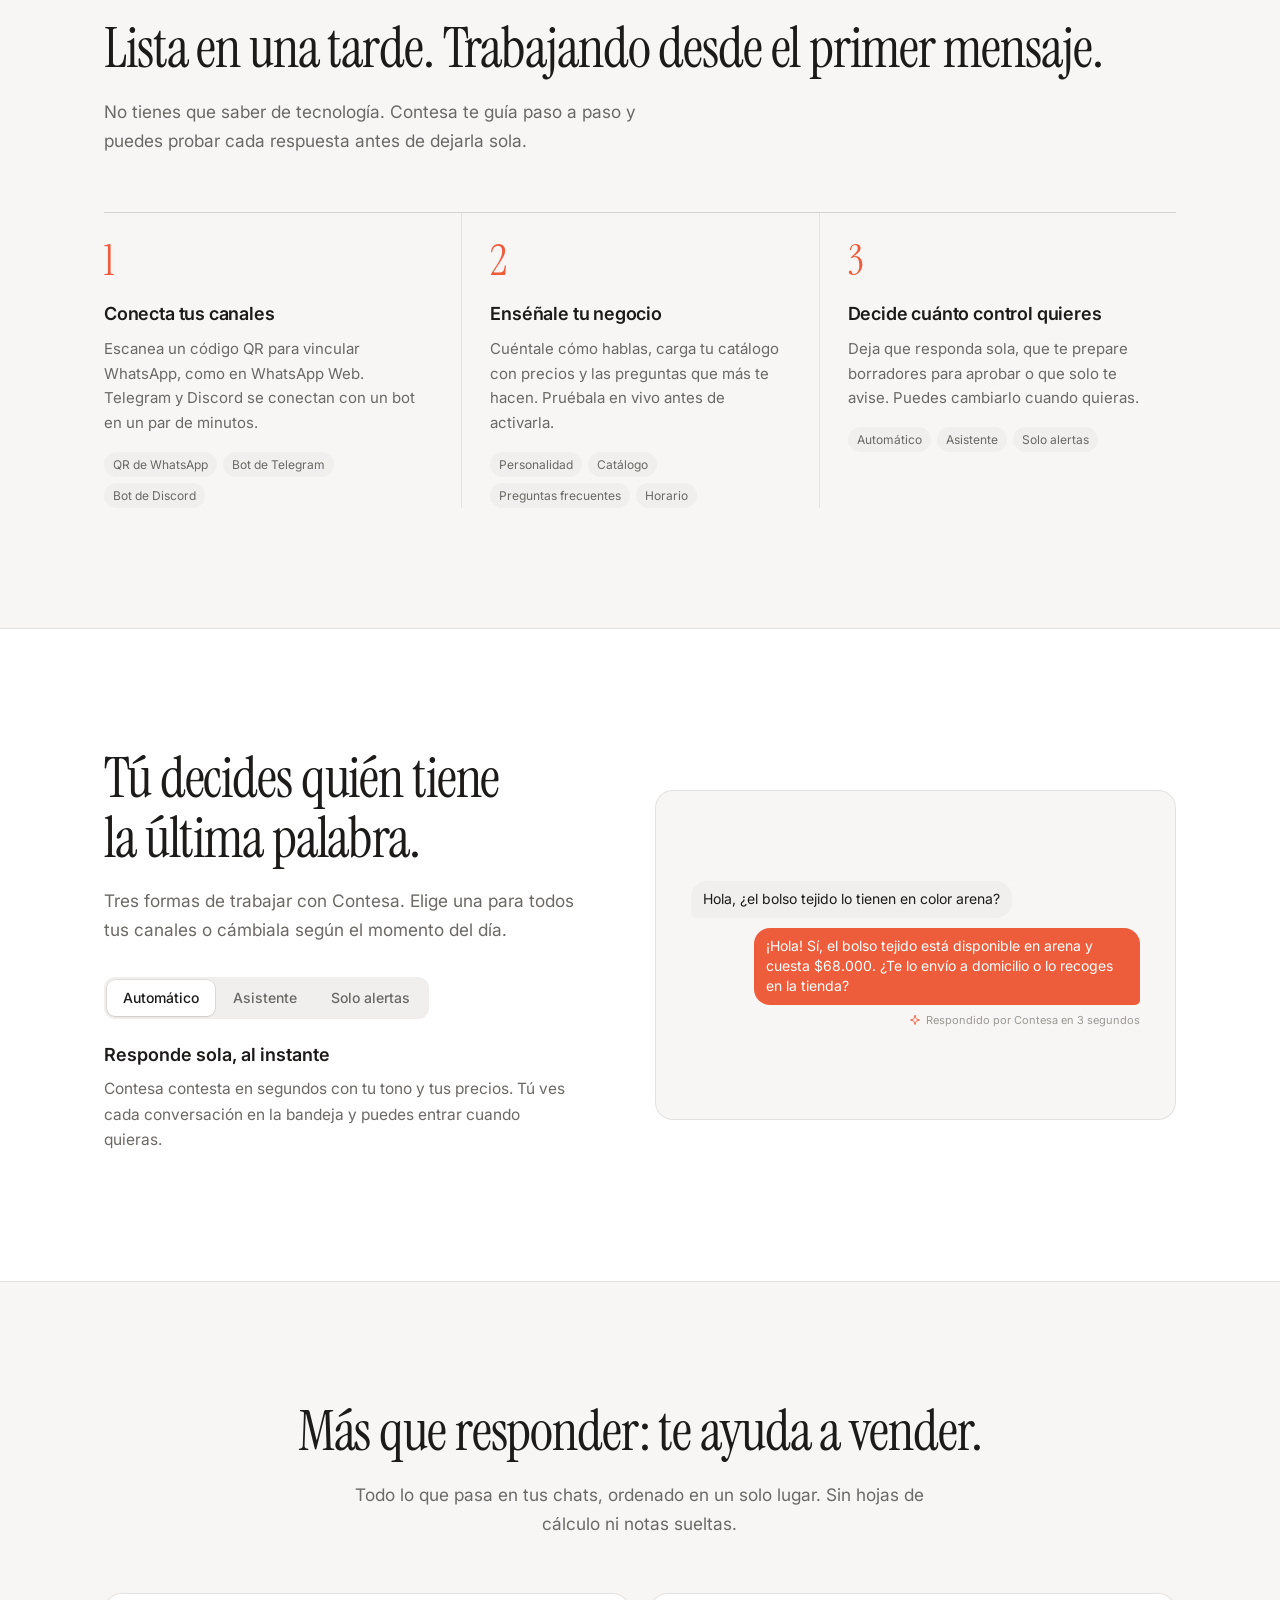
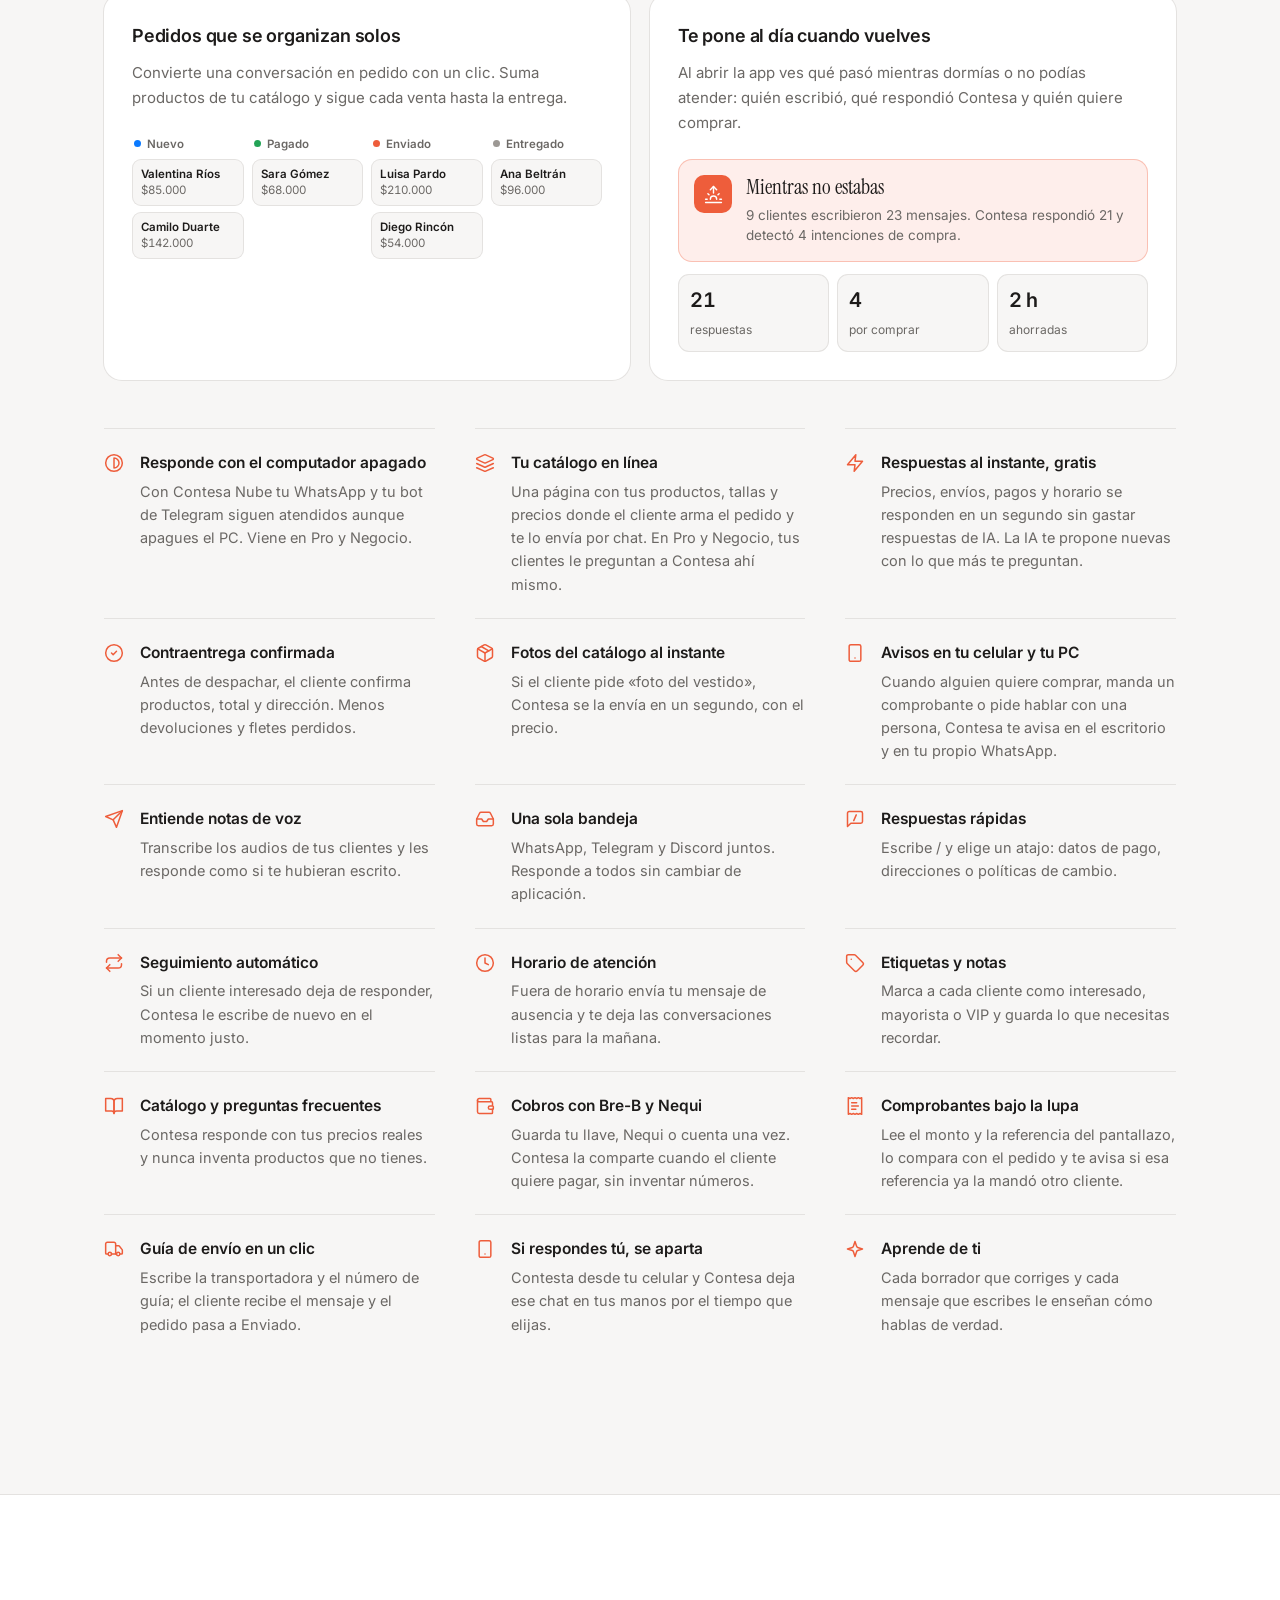
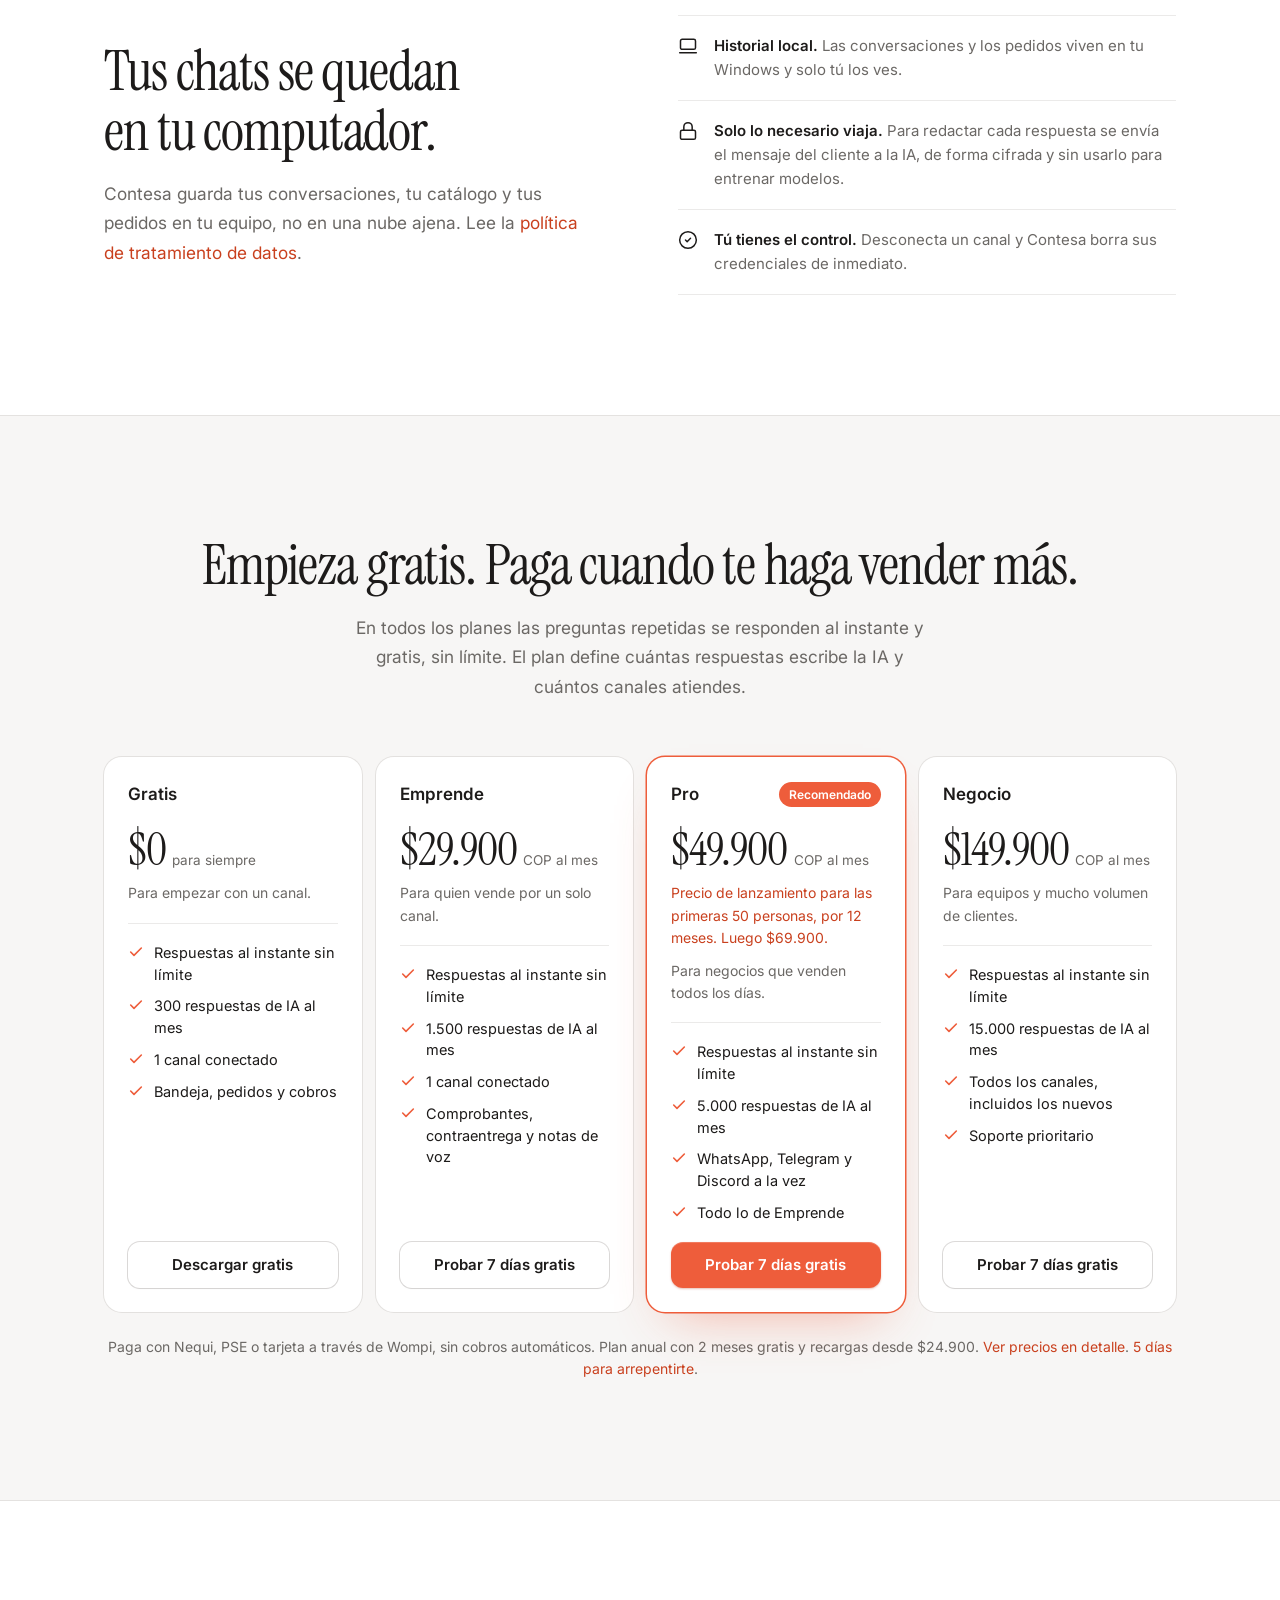
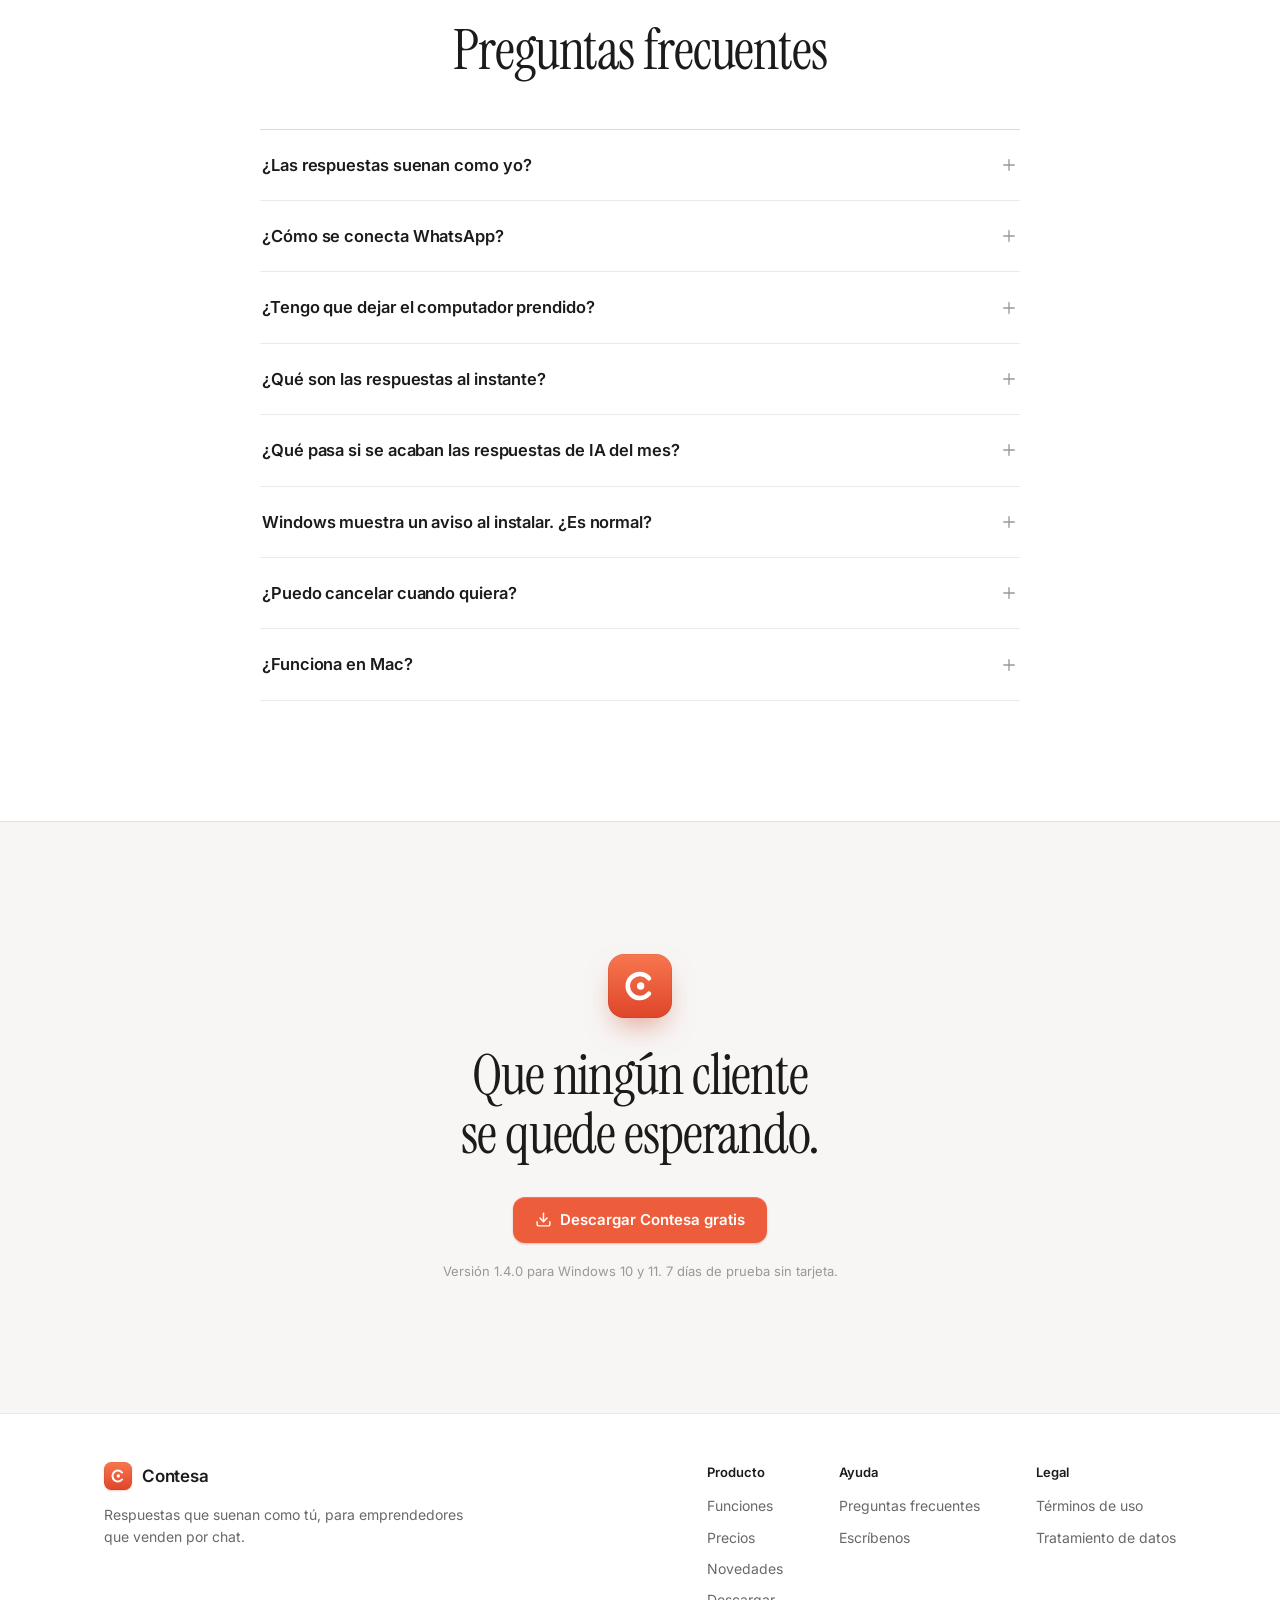
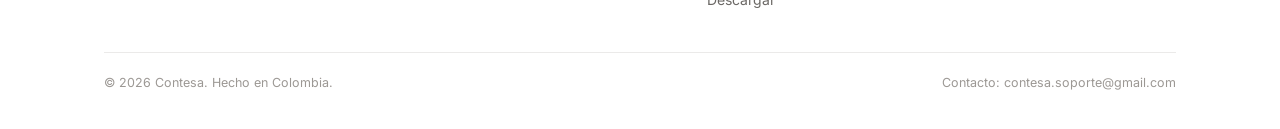
==== commit 8e53ba1a: "Inicio: Contesa Nube y catálogo en línea en las funciones, aviso de novedades al día, texto neutro; " ====
--- a/index.html
+++ b/index.html
@@ -426,7 +426,7 @@
   <section class="hero">
     <div class="wrap">
       <div class="hero-in">
-        <div><a class="hero-pill" href="novedades.html#v1-4"><b>Nuevo en 1.4</b>Fotos del catálogo y avisos a tu celular</a></div>
+        <div><a class="hero-pill" href="novedades.html"><b>Nuevo</b>Tu catálogo en línea y Contesa Nube</a></div>
         <h1>Tus clientes escriben. Contesa contesta como tú.</h1>
         <p class="hero-sub">La app para Windows que atiende tus chats de WhatsApp, Telegram y Discord con tu tono, tu catálogo y tus precios. Tú solo cierras la venta.</p>
         <div class="hero-actions">
@@ -583,7 +583,7 @@
         </article>
         <article class="panel">
           <h3>Te pone al día cuando vuelves</h3>
-          <p>Al abrir la app ves qué pasó mientras dormías o estabas ocupada: quién escribió, qué respondió Contesa y quién quiere comprar.</p>
+          <p>Al abrir la app ves qué pasó mientras dormías o no podías atender: quién escribió, qué respondió Contesa y quién quiere comprar.</p>
           <div class="panel-visual" aria-hidden="true">
             <div class="brief">
               <span class="brief-ic"><svg class="ic"><use href="#i-sunrise"/></svg></span>
@@ -602,10 +602,12 @@
       </div>
 
       <ul class="feat-list">
+        <li><svg class="ic"><use href="#i-moon"/></svg><h3>Responde con el computador apagado</h3><p>Con Contesa Nube tu WhatsApp y tu bot de Telegram siguen atendidos aunque apagues el PC. Viene en Pro y Negocio.</p></li>
+        <li><svg class="ic"><use href="#i-layers"/></svg><h3>Tu catálogo en línea</h3><p>Una página con tus productos, tallas y precios donde el cliente arma el pedido y te lo envía por chat. En Pro y Negocio, tus clientes le preguntan a Contesa ahí mismo.</p></li>
         <li><svg class="ic"><use href="#i-zap"/></svg><h3>Respuestas al instante, gratis</h3><p>Precios, envíos, pagos y horario se responden en un segundo sin gastar respuestas de IA. La IA te propone nuevas con lo que más te preguntan.</p></li>
         <li><svg class="ic"><use href="#i-check-circle"/></svg><h3>Contraentrega confirmada</h3><p>Antes de despachar, el cliente confirma productos, total y dirección. Menos devoluciones y fletes perdidos.</p></li>
         <li><svg class="ic"><use href="#i-package"/></svg><h3>Fotos del catálogo al instante</h3><p>Si el cliente pide «foto del vestido», Contesa se la envía en un segundo, con el precio.</p></li>
-        <li><svg class="ic"><use href="#i-smartphone"/></svg><h3>Avisos a tu celular</h3><p>Cuando alguien quiere comprar o manda un comprobante, Contesa te escribe a tu propio WhatsApp.</p></li>
+        <li><svg class="ic"><use href="#i-smartphone"/></svg><h3>Avisos en tu celular y tu PC</h3><p>Cuando alguien quiere comprar, manda un comprobante o pide hablar con una persona, Contesa te avisa en el escritorio y en tu propio WhatsApp.</p></li>
         <li><svg class="ic"><use href="#i-send"/></svg><h3>Entiende notas de voz</h3><p>Transcribe los audios de tus clientes y les responde como si te hubieran escrito.</p></li>
         <li><svg class="ic"><use href="#i-inbox"/></svg><h3>Una sola bandeja</h3><p>WhatsApp, Telegram y Discord juntos. Responde a todos sin cambiar de aplicación.</p></li>
         <li><svg class="ic"><use href="#i-slash"/></svg><h3>Respuestas rápidas</h3><p>Escribe / y elige un atajo: datos de pago, direcciones o políticas de cambio.</p></li>
@@ -613,7 +615,6 @@
         <li><svg class="ic"><use href="#i-clock"/></svg><h3>Horario de atención</h3><p>Fuera de horario envía tu mensaje de ausencia y te deja las conversaciones listas para la mañana.</p></li>
         <li><svg class="ic"><use href="#i-tag"/></svg><h3>Etiquetas y notas</h3><p>Marca a cada cliente como interesado, mayorista o VIP y guarda lo que necesitas recordar.</p></li>
         <li><svg class="ic"><use href="#i-book"/></svg><h3>Catálogo y preguntas frecuentes</h3><p>Contesa responde con tus precios reales y nunca inventa productos que no tienes.</p></li>
-        <li><svg class="ic"><use href="#i-bell"/></svg><h3>Avisos en el escritorio</h3><p>Te avisa cuando un cliente quiere comprar o pide hablar con una persona.</p></li>
         <li><svg class="ic"><use href="#i-wallet"/></svg><h3>Cobros con Bre-B y Nequi</h3><p>Guarda tu llave, Nequi o cuenta una vez. Contesa la comparte cuando el cliente quiere pagar, sin inventar números.</p></li>
         <li><svg class="ic"><use href="#i-receipt"/></svg><h3>Comprobantes bajo la lupa</h3><p>Lee el monto y la referencia del pantallazo, lo compara con el pedido y te avisa si esa referencia ya la mandó otro cliente.</p></li>
         <li><svg class="ic"><use href="#i-truck"/></svg><h3>Guía de envío en un clic</h3><p>Escribe la transportadora y el número de guía; el cliente recibe el mensaje y el pedido pasa a Enviado.</p></li>
